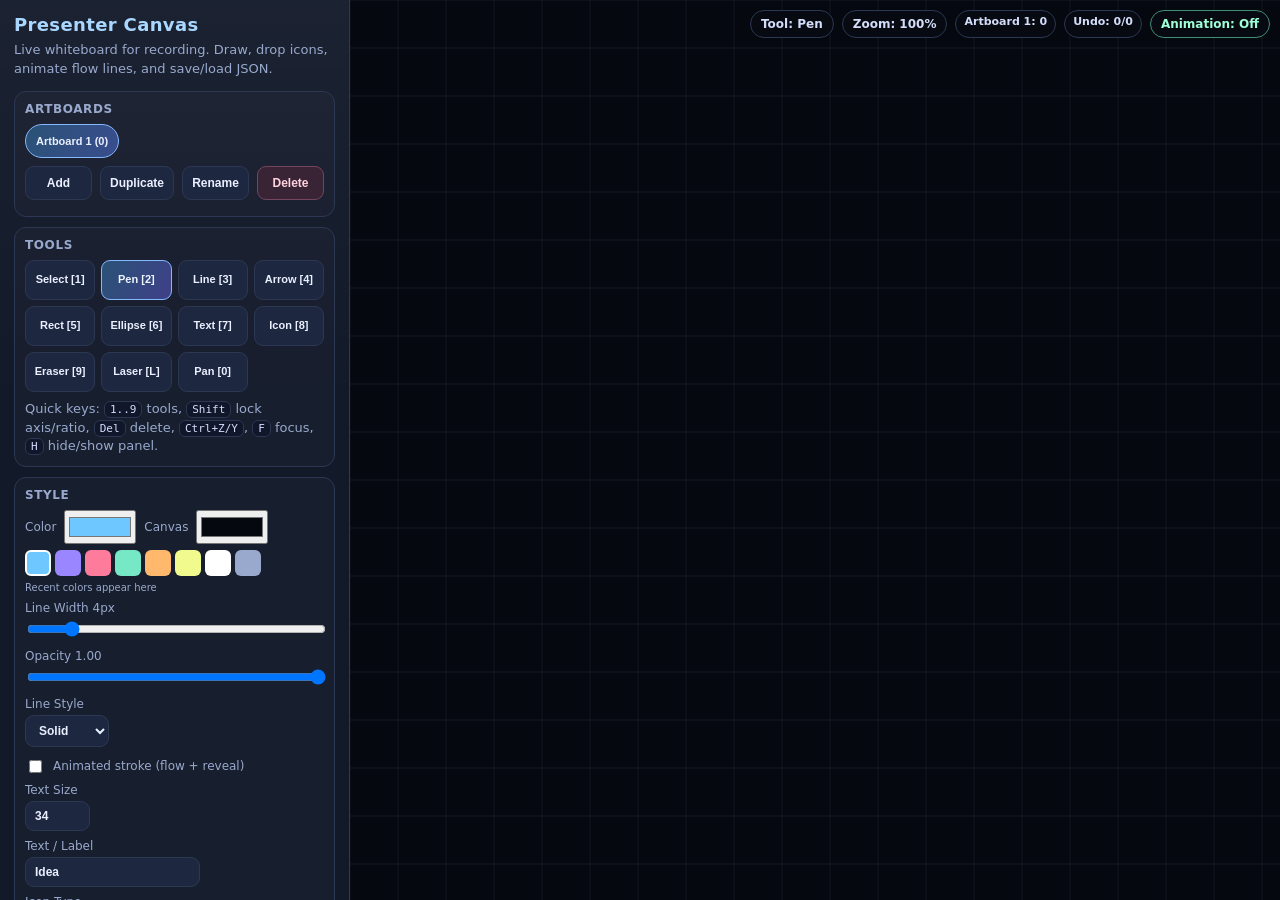
==== presenter_canvas.html @ 488d8e1f "feat(presenter-canvas): add point-handle editing and pathfinder guardrails Changed: - Added single-o" ====
<!doctype html>
<html lang="en">
<head>
  <meta charset="utf-8">
  <meta name="viewport" content="width=device-width, initial-scale=1">
  <title>LinuxUtilities Presenter Canvas</title>
  <style>
    :root {
      --bg: #0b0f17;
      --panel: #121929;
      --panel-2: #1a2336;
      --text: #eaf0ff;
      --muted: #99a9cd;
      --accent: #7ac7ff;
      --accent-2: #9a87ff;
      --border: #2c3853;
      --danger: #ff7b9c;
      --good: #76e8c6;
    }

    * { box-sizing: border-box; }

    body {
      margin: 0;
      min-height: 100vh;
      font-family: "Fira Sans", "Noto Sans", "DejaVu Sans", sans-serif;
      color: var(--text);
      background:
        radial-gradient(1200px 700px at -10% -20%, #273659 0%, transparent 55%),
        radial-gradient(1000px 700px at 115% -10%, #221a46 0%, transparent 55%),
        var(--bg);
      overflow: hidden;
    }

    .app {
      display: grid;
      grid-template-columns: 350px minmax(0, 1fr);
      height: 100vh;
      width: 100%;
    }

    .sidebar {
      border-right: 1px solid var(--border);
      background: linear-gradient(180deg, rgba(255, 255, 255, 0.04), transparent 45%), var(--panel);
      padding: 14px;
      overflow: auto;
    }

    .brand {
      margin: 0;
      font-size: 18px;
      font-weight: 800;
      letter-spacing: 0.02em;
      color: #a9d7ff;
    }

    .sub {
      margin: 6px 0 12px;
      color: var(--muted);
      font-size: 13px;
      line-height: 1.45;
    }

    .group {
      border: 1px solid var(--border);
      background: rgba(255, 255, 255, 0.02);
      border-radius: 12px;
      padding: 10px;
      margin-bottom: 10px;
    }

    .group h3 {
      margin: 0 0 8px;
      font-size: 12px;
      text-transform: uppercase;
      letter-spacing: 0.05em;
      color: var(--muted);
    }

    .tool-grid {
      display: grid;
      grid-template-columns: repeat(4, minmax(0, 1fr));
      gap: 6px;
    }

    button, select, input[type="number"], input[type="text"] {
      border: 1px solid var(--border);
      background: #1d2740;
      color: var(--text);
      border-radius: 9px;
      padding: 7px 9px;
      font-size: 12px;
      font-weight: 600;
    }

    button {
      cursor: pointer;
      min-height: 34px;
    }

    button:hover, select:hover, input[type="number"]:hover, input[type="text"]:hover {
      border-color: #8ebfff;
    }

    button.tool {
      min-height: 40px;
      font-size: 11px;
      padding: 6px;
      line-height: 1.15;
    }

    button.tool.active {
      background: linear-gradient(120deg, #2a5276, #404089);
      border-color: #84b8ff;
      color: #eef6ff;
    }

    button.primary {
      background: linear-gradient(120deg, #2f7a98, #3c5faa);
      border-color: #6ca7df;
    }

    button.warn {
      background: #392436;
      border-color: #74455e;
      color: #ffd2dd;
    }

    .row {
      display: flex;
      gap: 8px;
      align-items: center;
      flex-wrap: wrap;
      margin: 6px 0;
    }

    .row > * { flex: 1; }
    .row.tight > * { flex: initial; }

    .artboard-tabs {
      display: flex;
      gap: 6px;
      flex-wrap: wrap;
      margin-bottom: 8px;
    }

    .art-tab {
      border: 1px solid var(--border);
      background: #1a2440;
      color: var(--text);
      border-radius: 999px;
      padding: 6px 10px;
      font-size: 11px;
      font-weight: 700;
      cursor: pointer;
    }

    .art-tab.active {
      background: linear-gradient(120deg, #2a5276, #3a4d8e);
      border-color: #84b8ff;
    }

    .mini-grid {
      display: grid;
      grid-template-columns: repeat(3, minmax(0, 1fr));
      gap: 6px;
    }

    .mini-grid.cols-2 {
      grid-template-columns: repeat(2, minmax(0, 1fr));
    }

    label {
      font-size: 12px;
      color: var(--muted);
      display: block;
      margin-top: 8px;
      margin-bottom: 4px;
    }

    input[type="range"] { width: 100%; }

    input[type="checkbox"] {
      accent-color: #8ebfff;
      transform: translateY(1px);
    }

    .canvas-wrap {
      position: relative;
      background:
        radial-gradient(1200px 700px at 80% -30%, rgba(133, 107, 255, 0.16), transparent 60%),
        #05070d;
      overflow: hidden;
    }

    canvas {
      position: absolute;
      inset: 0;
      width: 100%;
      height: 100%;
      cursor: crosshair;
      touch-action: none;
    }

    .hud {
      position: absolute;
      top: 10px;
      right: 10px;
      z-index: 9;
      display: flex;
      gap: 8px;
      font-size: 12px;
    }

    .pill {
      border: 1px solid var(--border);
      border-radius: 999px;
      background: rgba(9, 12, 20, 0.82);
      padding: 6px 10px;
      color: #d4defa;
      font-weight: 700;
      backdrop-filter: blur(4px);
    }

    .pill.live {
      color: #9fffd6;
      border-color: #3f8f76;
    }

    .status {
      margin-top: 8px;
      color: var(--muted);
      font-size: 12px;
      line-height: 1.35;
      min-height: 34px;
    }

    .kbd {
      border: 1px solid var(--border);
      border-radius: 6px;
      background: #10172a;
      padding: 1px 5px;
      font-family: "JetBrains Mono", "Fira Mono", monospace;
      font-size: 11px;
      color: #d5defd;
    }

    .focus-toggle {
      position: absolute;
      left: 12px;
      bottom: 12px;
      z-index: 10;
      background: rgba(13, 18, 29, 0.86);
      border: 1px solid var(--border);
      border-radius: 999px;
      padding: 7px 11px;
      font-size: 12px;
      color: var(--text);
      display: none;
    }

    body.focus .app { grid-template-columns: 1fr; }
    body.focus .sidebar { display: none; }
    body.focus .focus-toggle { display: block; }

    @media (max-width: 1024px) {
      .app { grid-template-columns: 1fr; }
      .sidebar {
        position: absolute;
        z-index: 11;
        width: min(360px, 90vw);
        height: 100vh;
        transform: translateX(-100%);
        transition: transform 0.2s ease;
      }
      body.menu-open .sidebar { transform: translateX(0); }
      .menu-btn {
        display: inline-flex;
      }
    }

    .menu-btn { display: none; }

    /* ── Color palette ── */
    .palette { display: flex; gap: 4px; flex-wrap: wrap; margin: 6px 0; }
    .swatch {
      width: 26px; height: 26px; border-radius: 6px; border: 2px solid transparent;
      cursor: pointer; transition: border-color 0.15s, transform 0.1s;
    }
    .swatch:hover { transform: scale(1.15); }
    .swatch.active { border-color: #fff; }

    /* ── Recent colors ── */
    .recent-row { display: flex; gap: 3px; margin-top: 4px; }
    .recent-swatch {
      width: 18px; height: 18px; border-radius: 4px; border: 1px solid var(--border);
      cursor: pointer; transition: border-color 0.15s;
    }
    .recent-swatch:hover { border-color: #8ebfff; }

    /* ── Laser pointer ── */
    .laser-dot {
      position: absolute; pointer-events: none; z-index: 8;
      width: 18px; height: 18px; border-radius: 50%;
      background: radial-gradient(circle, #ff3b3b 0%, rgba(255,60,60,0.6) 40%, transparent 70%);
      box-shadow: 0 0 16px 6px rgba(255,50,50,0.45), 0 0 40px 12px rgba(255,50,50,0.18);
      transform: translate(-50%, -50%);
      opacity: 0; transition: opacity 0.12s;
    }
    .laser-dot.visible { opacity: 1; }
    .laser-trail {
      position: absolute; pointer-events: none; z-index: 7;
      border-radius: 50%;
      background: radial-gradient(circle, rgba(255,80,80,0.35), transparent 70%);
      transform: translate(-50%, -50%);
    }

    /* ── Shortcut overlay ── */
    .shortcut-overlay {
      position: fixed; inset: 0; z-index: 50;
      background: rgba(8,12,22,0.88); backdrop-filter: blur(6px);
      display: none; align-items: center; justify-content: center;
    }
    .shortcut-overlay.open { display: flex; }
    .shortcut-card {
      background: var(--panel); border: 1px solid var(--border); border-radius: 14px;
      padding: 24px 30px; max-width: 480px; width: 90vw;
      max-height: 80vh; overflow-y: auto;
    }
    .shortcut-card h2 { margin: 0 0 14px; font-size: 16px; color: var(--accent); }
    .shortcut-card table { width: 100%; border-collapse: collapse; font-size: 12px; }
    .shortcut-card td { padding: 4px 8px; border-bottom: 1px solid rgba(255,255,255,0.05); }
    .shortcut-card td:first-child { color: var(--muted); white-space: nowrap; }
    .shortcut-card .kbd {
      border: 1px solid var(--border); border-radius: 5px; background: #10172a;
      padding: 1px 5px; font-family: "JetBrains Mono", monospace; font-size: 11px; color: #d5defd;
    }

    /* ── Extra HUD pills ── */
    .pill-sm { font-size: 11px; padding: 4px 8px; }

    /* ── Snap indicator ── */
    .snap-badge {
      position: absolute; top: 10px; left: 10px; z-index: 9;
      font-size: 11px; font-weight: 700; color: var(--accent-2);
      background: rgba(9,12,20,0.82); border: 1px solid var(--border);
      border-radius: 999px; padding: 4px 10px; backdrop-filter: blur(4px);
      display: none;
    }
    .snap-badge.on { display: block; }
  </style>
</head>
<body>
  <div class="app">
    <aside class="sidebar">
      <h1 class="brand">Presenter Canvas</h1>
      <p class="sub">Live whiteboard for recording. Draw, drop icons, animate flow lines, and save/load JSON.</p>

      <section class="group">
        <h3>Artboards</h3>
        <div class="artboard-tabs" id="artboardTabs"></div>
        <div class="row">
          <button id="btnArtboardAdd">Add</button>
          <button id="btnArtboardDup">Duplicate</button>
          <button id="btnArtboardRename">Rename</button>
          <button id="btnArtboardDelete" class="warn">Delete</button>
        </div>
      </section>

      <section class="group">
        <h3>Tools</h3>
        <div class="tool-grid" id="toolGrid"></div>
        <p class="sub" style="margin:8px 0 0">Quick keys: <span class="kbd">1..9</span> tools, <span class="kbd">Shift</span> lock axis/ratio, <span class="kbd">Del</span> delete, <span class="kbd">Ctrl+Z/Y</span>, <span class="kbd">F</span> focus, <span class="kbd">H</span> hide/show panel.</p>
      </section>

      <section class="group">
        <h3>Style</h3>
        <div class="row tight">
          <label for="strokeColor" style="margin:0">Color</label>
          <input id="strokeColor" type="color" value="#6ec8ff" style="flex:initial;width:72px;padding:2px;height:34px">
          <label for="bgColor" style="margin:0">Canvas</label>
          <input id="bgColor" type="color" value="#06080f" style="flex:initial;width:72px;padding:2px;height:34px">
        </div>
        <div class="palette" id="palette"></div>
        <div class="recent-row" id="recentColors"></div>

        <label for="lineWidth">Line Width <span id="lineWidthValue"></span></label>
        <input id="lineWidth" type="range" min="1" max="24" value="4">

        <label for="opacity">Opacity <span id="opacityValue">1.00</span></label>
        <input id="opacity" type="range" min="0.1" max="1" step="0.05" value="1">

        <label for="lineStyle">Line Style</label>
        <select id="lineStyle">
          <option value="solid">Solid</option>
          <option value="dashed">Dashed</option>
          <option value="dotted">Dotted</option>
        </select>

        <div class="row tight" style="margin-top:9px">
          <input id="animated" type="checkbox">
          <label for="animated" style="margin:0">Animated stroke (flow + reveal)</label>
        </div>

        <label for="textSize">Text Size</label>
        <input id="textSize" type="number" min="12" max="128" value="34">

        <label for="textContent">Text / Label</label>
        <input id="textContent" type="text" value="Idea" maxlength="160">

        <label for="iconType">Icon Type</label>
        <select id="iconType">
          <option value="server">Server</option>
          <option value="database">Database</option>
          <option value="cloud">Cloud</option>
          <option value="user">User</option>
          <option value="api">API</option>
          <option value="dataset">Dataset</option>
          <option value="gpu">GPU</option>
          <option value="tensor">Tensor</option>
          <option value="gear">Gear</option>
          <option value="box">Box</option>
          <option value="check">Check</option>
        </select>

        <label for="iconSize">Icon Size</label>
        <input id="iconSize" type="number" min="20" max="240" value="88">
      </section>

      <section class="group">
        <h3>Canvas</h3>
        <div class="row">
          <button id="btnUndo">Undo</button>
          <button id="btnRedo">Redo</button>
          <button id="btnDelete" class="warn">Delete</button>
        </div>
        <div class="row">
          <button id="btnDuplicate">Duplicate</button>
          <button id="btnBringFwd">Bring Fwd</button>
          <button id="btnSendBack">Send Back</button>
        </div>
        <div class="row">
          <button id="btnClear" class="warn">Clear</button>
          <button id="btnCenter">Center View</button>
          <button id="btnFit">Fit Content</button>
        </div>
        <div class="row">
          <button id="btnGrid">Toggle Grid</button>
          <button id="btnSnap">Snap: Off</button>
          <button id="btnFocus">Focus Mode</button>
          <button id="btnFullscreen">Fullscreen</button>
        </div>
      </section>

      <section class="group">
        <h3>Selected Shape</h3>
        <div class="mini-grid">
          <button id="btnLineSolid">Solid</button>
          <button id="btnLineDashed">Dashed</button>
          <button id="btnLineDotted">Dotted</button>
        </div>
        <div class="row">
          <button id="btnToggleArrow">Line ↔ Arrow</button>
          <button id="btnRectRadius">Set Rect Radius</button>
        </div>
        <p class="sub" style="margin:8px 0 0">Tip: Shift+Click or drag to multi-select. Alt+drag subtracts. Select one line/rect to reveal editable points.</p>
      </section>

      <section class="group">
        <h3>Align</h3>
        <div class="mini-grid">
          <button id="btnAlignLeft">Left</button>
          <button id="btnAlignCenter">Center</button>
          <button id="btnAlignRight">Right</button>
          <button id="btnAlignTop">Top</button>
          <button id="btnAlignMiddle">Middle</button>
          <button id="btnAlignBottom">Bottom</button>
        </div>
        <div class="mini-grid cols-2" style="margin-top:6px">
          <button id="btnDistH">Distribute H</button>
          <button id="btnDistV">Distribute V</button>
        </div>
      </section>

      <section class="group">
        <h3>Pathfinder (Objects)</h3>
        <div class="mini-grid cols-2">
          <button id="btnPathUnion">Union</button>
          <button id="btnPathIntersect">Intersect</button>
          <button id="btnPathSubtract">Subtract</button>
        </div>
        <p class="sub" style="margin:8px 0 0">Select overlapping objects (bounds-based). Subtract uses the last selected object as primary; if more than two are selected, the last two are used.</p>
      </section>

      <section class="group">
        <h3>Save / Load</h3>
        <div class="row">
          <button id="btnSaveJson" class="primary">Save JSON</button>
          <button id="btnLoadJson">Load JSON</button>
          <button id="btnExportDsl">Export DSL Starter</button>
          <button id="btnExportPng">Export PNG</button>
        </div>
        <input id="fileLoader" type="file" accept="application/json" style="display:none">
        <p class="sub" style="margin:8px 0 0">Save canvas JSON for edits, or export a storyboard DSL starter for timeline animation in the Storyboard Player.</p>
      </section>

      <section class="group">
        <h3>Recording Notes</h3>
        <p class="sub" style="margin:0">Use this window full-screen on the feed you record. For system-wide overlay over terminal/browser, keep using Gromit-MPX.</p>
      </section>

      <div class="status" id="status"></div>
    </aside>

    <main class="canvas-wrap" id="canvasWrap">
      <button class="focus-toggle" id="focusToggleBtn">Press H to show controls</button>
      <button class="focus-toggle menu-btn" id="menuBtn" style="left:12px;bottom:52px">Menu</button>
      <canvas id="stage" aria-label="Presenter drawing canvas"></canvas>
      <div class="hud">
        <div class="pill" id="toolPill">Tool: Pen</div>
        <div class="pill" id="zoomPill">Zoom: 100%</div>
        <div class="pill pill-sm" id="shapesPill">0 shapes</div>
        <div class="pill pill-sm" id="undoPill">Undo: 0</div>
        <div class="pill live" id="animPill">Animation: Off</div>
      </div>
      <div class="snap-badge" id="snapBadge">▦ Snap to Grid</div>
      <div class="laser-dot" id="laserDot"></div>
    </main>
  </div>

  <!-- Shortcut overlay -->
  <div class="shortcut-overlay" id="shortcutOverlay">
    <div class="shortcut-card">
      <h2>Keyboard Shortcuts</h2>
      <table>
        <tr><td><span class="kbd">1</span>–<span class="kbd">9</span></td><td>Select tool (Select, Pen, Line…)</td></tr>
        <tr><td><span class="kbd">0</span></td><td>Pan tool</td></tr>
        <tr><td><span class="kbd">L</span></td><td>Laser pointer</td></tr>
        <tr><td><span class="kbd">Space</span> hold</td><td>Temporary pan</td></tr>
        <tr><td><span class="kbd">Del</span> / <span class="kbd">Backspace</span></td><td>Delete selected</td></tr>
        <tr><td><span class="kbd">Ctrl+D</span></td><td>Duplicate selected</td></tr>
        <tr><td><span class="kbd">Ctrl+Z</span></td><td>Undo</td></tr>
        <tr><td><span class="kbd">Ctrl+Shift+Z</span> / <span class="kbd">Ctrl+Y</span></td><td>Redo</td></tr>
        <tr><td><span class="kbd">Ctrl+S</span></td><td>Save JSON</td></tr>
        <tr><td><span class="kbd">Ctrl+Shift+S</span></td><td>Export DSL Starter</td></tr>
        <tr><td><span class="kbd">Ctrl+O</span></td><td>Load JSON</td></tr>
        <tr><td><span class="kbd">Drag</span> on empty</td><td>Marquee select shapes that overlap the box</td></tr>
        <tr><td><span class="kbd">Shift+Click</span> / <span class="kbd">Shift+Drag</span></td><td>Add to selection</td></tr>
        <tr><td><span class="kbd">Alt+Drag</span></td><td>Subtract overlapped shapes from selection</td></tr>
        <tr><td><span class="kbd">Drag point handles</span></td><td>Edit selected line/rectangle geometry</td></tr>
        <tr><td>Double-click rect</td><td>Set rectangle corner radius</td></tr>
        <tr><td><span class="kbd">F</span></td><td>Focus mode</td></tr>
        <tr><td><span class="kbd">H</span></td><td>Toggle sidebar</td></tr>
        <tr><td><span class="kbd">G</span></td><td>Toggle grid</td></tr>
        <tr><td><span class="kbd">S</span></td><td>Toggle snap-to-grid</td></tr>
        <tr><td><span class="kbd">+</span> / <span class="kbd">–</span></td><td>Zoom in / out</td></tr>
        <tr><td>Scroll wheel</td><td>Zoom at cursor</td></tr>
        <tr><td>Pinch gesture</td><td>Zoom (touch/trackpad)</td></tr>
        <tr><td><span class="kbd">?</span></td><td>This overlay</td></tr>
      </table>
      <p style="margin:12px 0 0;font-size:11px;color:var(--muted)">Press <span class="kbd">?</span> or click outside to close.</p>
    </div>
  </div>

  <script>
    (function () {
      'use strict';

      const TOOLS = [
        { id: 'select', label: 'Select', hotkey: '1' },
        { id: 'pen', label: 'Pen', hotkey: '2' },
        { id: 'line', label: 'Line', hotkey: '3' },
        { id: 'arrow', label: 'Arrow', hotkey: '4' },
        { id: 'rect', label: 'Rect', hotkey: '5' },
        { id: 'ellipse', label: 'Ellipse', hotkey: '6' },
        { id: 'text', label: 'Text', hotkey: '7' },
        { id: 'icon', label: 'Icon', hotkey: '8' },
        { id: 'eraser', label: 'Eraser', hotkey: '9' },
        { id: 'laser', label: 'Laser', hotkey: 'L' },
        { id: 'pan', label: 'Pan', hotkey: '0' }
      ];

      const STORAGE_KEY = 'linuxutilities.presenter_canvas.v1';

      const PALETTE = [
        '#6ec8ff', '#9a87ff', '#ff7b9c', '#76e8c6',
        '#ffb86c', '#f1fa8c', '#ffffff', '#99a9cd'
      ];

      const DEFAULT_BG = '#06080f';

      function makeArtboard(name, base) {
        const fallback = {
          name: name || 'Artboard',
          bgColor: DEFAULT_BG,
          camera: { x: 0, y: 0, scale: 1 },
          shapes: []
        };
        const source = base || fallback;
        return {
          id: uid(),
          name: source.name || name || 'Artboard',
          bgColor: source.bgColor || DEFAULT_BG,
          camera: source.camera ? {
            x: Number(source.camera.x) || 0,
            y: Number(source.camera.y) || 0,
            scale: clamp(Number(source.camera.scale) || 1, 0.15, 8)
          } : { x: 0, y: 0, scale: 1 },
          shapes: Array.isArray(source.shapes) ? JSON.parse(JSON.stringify(source.shapes)) : []
        };
      }

      const state = {
        tool: 'pen',
        lineWidth: 4,
        strokeColor: '#6ec8ff',
        lineStyle: 'solid',
        animated: false,
        textSize: 34,
        textContent: 'Idea',
        iconType: 'server',
        iconSize: 88,
        grid: true,
        artboards: [makeArtboard('Artboard 1')],
        activeArtboardId: null,
        selectedId: null,
        selectedIds: [],
        pointer: { down: false, drawing: false, start: null, current: null, temp: null, lastWorld: null, marquee: null, handleDrag: null },
        history: [],
        historyIndex: -1,
        dashTick: 0,
        drawAnimDurationMs: 420,
        opacity: 1,
        snapGrid: false,
        recentColors: [],
        laserTrails: []
      };

      const els = {
        stage: document.getElementById('stage'),
        canvasWrap: document.getElementById('canvasWrap'),
        artboardTabs: document.getElementById('artboardTabs'),
        btnArtboardAdd: document.getElementById('btnArtboardAdd'),
        btnArtboardDup: document.getElementById('btnArtboardDup'),
        btnArtboardRename: document.getElementById('btnArtboardRename'),
        btnArtboardDelete: document.getElementById('btnArtboardDelete'),
        toolGrid: document.getElementById('toolGrid'),
        strokeColor: document.getElementById('strokeColor'),
        bgColor: document.getElementById('bgColor'),
        lineWidth: document.getElementById('lineWidth'),
        lineWidthValue: document.getElementById('lineWidthValue'),
        lineStyle: document.getElementById('lineStyle'),
        animated: document.getElementById('animated'),
        textSize: document.getElementById('textSize'),
        textContent: document.getElementById('textContent'),
        iconType: document.getElementById('iconType'),
        iconSize: document.getElementById('iconSize'),
        btnUndo: document.getElementById('btnUndo'),
        btnRedo: document.getElementById('btnRedo'),
        btnDelete: document.getElementById('btnDelete'),
        btnClear: document.getElementById('btnClear'),
        btnCenter: document.getElementById('btnCenter'),
        btnFit: document.getElementById('btnFit'),
        btnGrid: document.getElementById('btnGrid'),
        btnFocus: document.getElementById('btnFocus'),
        btnFullscreen: document.getElementById('btnFullscreen'),
        btnSaveJson: document.getElementById('btnSaveJson'),
        btnLoadJson: document.getElementById('btnLoadJson'),
        btnExportDsl: document.getElementById('btnExportDsl'),
        btnExportPng: document.getElementById('btnExportPng'),
        fileLoader: document.getElementById('fileLoader'),
        status: document.getElementById('status'),
        toolPill: document.getElementById('toolPill'),
        zoomPill: document.getElementById('zoomPill'),
        animPill: document.getElementById('animPill'),
        shapesPill: document.getElementById('shapesPill'),
        undoPill: document.getElementById('undoPill'),
        snapBadge: document.getElementById('snapBadge'),
        laserDot: document.getElementById('laserDot'),
        palette: document.getElementById('palette'),
        recentColors: document.getElementById('recentColors'),
        opacity: document.getElementById('opacity'),
        opacityValue: document.getElementById('opacityValue'),
        btnDuplicate: document.getElementById('btnDuplicate'),
        btnBringFwd: document.getElementById('btnBringFwd'),
        btnSendBack: document.getElementById('btnSendBack'),
        btnSnap: document.getElementById('btnSnap'),
        btnLineSolid: document.getElementById('btnLineSolid'),
        btnLineDashed: document.getElementById('btnLineDashed'),
        btnLineDotted: document.getElementById('btnLineDotted'),
        btnToggleArrow: document.getElementById('btnToggleArrow'),
        btnRectRadius: document.getElementById('btnRectRadius'),
        btnAlignLeft: document.getElementById('btnAlignLeft'),
        btnAlignCenter: document.getElementById('btnAlignCenter'),
        btnAlignRight: document.getElementById('btnAlignRight'),
        btnAlignTop: document.getElementById('btnAlignTop'),
        btnAlignMiddle: document.getElementById('btnAlignMiddle'),
        btnAlignBottom: document.getElementById('btnAlignBottom'),
        btnDistH: document.getElementById('btnDistH'),
        btnDistV: document.getElementById('btnDistV'),
        btnPathUnion: document.getElementById('btnPathUnion'),
        btnPathIntersect: document.getElementById('btnPathIntersect'),
        btnPathSubtract: document.getElementById('btnPathSubtract'),
        shortcutOverlay: document.getElementById('shortcutOverlay'),
        focusToggleBtn: document.getElementById('focusToggleBtn'),
        menuBtn: document.getElementById('menuBtn')
      };

      const ctx = els.stage.getContext('2d');
      const DPR = Math.max(1, Math.min(2, window.devicePixelRatio || 1));

      state.activeArtboardId = state.artboards[0].id;

      function currentArtboard() {
        let board = state.artboards.find((a) => a.id === state.activeArtboardId);
        if (!board) {
          if (!state.artboards.length) {
            state.artboards.push(makeArtboard('Artboard 1'));
          }
          board = state.artboards[0];
          state.activeArtboardId = board.id;
        }
        return board;
      }

      Object.defineProperty(state, 'shapes', {
        configurable: true,
        enumerable: true,
        get() {
          return currentArtboard().shapes;
        },
        set(value) {
          currentArtboard().shapes = Array.isArray(value) ? value : [];
        }
      });

      Object.defineProperty(state, 'bgColor', {
        configurable: true,
        enumerable: true,
        get() {
          return currentArtboard().bgColor;
        },
        set(value) {
          currentArtboard().bgColor = value || DEFAULT_BG;
        }
      });

      Object.defineProperty(state, 'camera', {
        configurable: true,
        enumerable: true,
        get() {
          return currentArtboard().camera;
        },
        set(value) {
          const next = value || {};
          currentArtboard().camera = {
            x: Number(next.x) || 0,
            y: Number(next.y) || 0,
            scale: clamp(Number(next.scale) || 1, 0.15, 8)
          };
        }
      });

      function setStatus(msg) {
        els.status.textContent = msg;
      }

      function clamp(val, min, max) {
        return Math.max(min, Math.min(max, val));
      }

      function uid() {
        return `${Date.now()}-${Math.floor(Math.random() * 1e6)}`;
      }

      const GRID_SNAP = 48;

      function sanitizeArtboards(raw, fallback) {
        if (!Array.isArray(raw) || !raw.length) {
          return [makeArtboard('Artboard 1', fallback)];
        }
        const list = [];
        for (let i = 0; i < raw.length; i += 1) {
          const candidate = raw[i] || {};
          list.push({
            id: candidate.id || uid(),
            name: candidate.name || `Artboard ${i + 1}`,
            bgColor: candidate.bgColor || DEFAULT_BG,
            camera: {
              x: Number(candidate.camera && candidate.camera.x) || 0,
              y: Number(candidate.camera && candidate.camera.y) || 0,
              scale: clamp(Number(candidate.camera && candidate.camera.scale) || 1, 0.15, 8)
            },
            shapes: Array.isArray(candidate.shapes) ? candidate.shapes : []
          });
        }
        return list;
      }

      function setSelection(ids) {
        const safeIds = [];
        for (const id of ids || []) {
          if (!id || safeIds.includes(id)) continue;
          if (state.shapes.some((s) => s.id === id)) {
            safeIds.push(id);
          }
        }
        state.selectedIds = safeIds;
        state.selectedId = safeIds.length ? safeIds[safeIds.length - 1] : null;
      }

      function clearSelection() {
        state.selectedId = null;
        state.selectedIds = [];
      }

      function selectedShapeIds() {
        if (state.selectedIds && state.selectedIds.length) {
          return state.selectedIds.slice();
        }
        return state.selectedId ? [state.selectedId] : [];
      }

      function selectedShapes() {
        const ids = selectedShapeIds();
        return ids.map((id) => state.shapes.find((s) => s.id === id)).filter(Boolean);
      }

      function boxFromPoints(a, b) {
        if (!a || !b) {
          return null;
        }
        const x = Math.min(a.x, b.x);
        const y = Math.min(a.y, b.y);
        return { x, y, w: Math.abs(b.x - a.x), h: Math.abs(b.y - a.y) };
      }

      function boxesOverlap(a, b) {
        if (!a || !b) {
          return false;
        }
        return a.x <= b.x + b.w &&
               a.x + a.w >= b.x &&
               a.y <= b.y + b.h &&
               a.y + a.h >= b.y;
      }

      function selectedIdsInMarquee(box) {
        if (!box) {
          return [];
        }
        const ids = [];
        for (const shape of state.shapes) {
          const bounds = getBounds(shape);
          if (!bounds) {
            continue;
          }
          const pad = Math.max(6 / state.camera.scale, (shape.width || 2) * 0.5);
          const expanded = {
            x: bounds.x - pad,
            y: bounds.y - pad,
            w: bounds.w + pad * 2,
            h: bounds.h + pad * 2
          };
          if (boxesOverlap(expanded, box)) {
            ids.push(shape.id);
          }
        }
        return ids;
      }

      function finalizeMarqueeSelection() {
        const marquee = state.pointer.marquee;
        if (!marquee) {
          return;
        }
        const box = boxFromPoints(marquee.start, marquee.current);
        const clickThreshold = 4 / state.camera.scale;
        const isClick = !box || (box.w < clickThreshold && box.h < clickThreshold);
        const before = selectedShapeIds();
        let next = before.slice();
        let touched = [];

        if (isClick) {
          if (marquee.mode === 'replace') {
            next = [];
            setStatus('Selection cleared.');
          }
        } else {
          touched = selectedIdsInMarquee(box);
          if (marquee.mode === 'add') {
            for (const id of touched) {
              if (!next.includes(id)) {
                next.push(id);
              }
            }
          } else if (marquee.mode === 'subtract') {
            next = next.filter((id) => !touched.includes(id));
          } else {
            next = touched;
          }

          if (marquee.mode === 'add') {
            const added = Math.max(0, next.length - before.length);
            setStatus(`Marquee added ${added} shape(s).`);
          } else if (marquee.mode === 'subtract') {
            const removed = Math.max(0, before.length - next.length);
            setStatus(`Marquee removed ${removed} shape(s).`);
          } else {
            setStatus(`Marquee selected ${touched.length} shape(s).`);
          }
        }

        setSelection(next);
        state.pointer.marquee = null;
      }

      function drawMarqueeOverlay() {
        const marquee = state.pointer.marquee;
        if (!marquee) {
          return;
        }
        const box = boxFromPoints(marquee.start, marquee.current);
        if (!box) {
          return;
        }

        ctx.save();
        ctx.setLineDash([10 / state.camera.scale, 6 / state.camera.scale]);
        ctx.lineWidth = 1.4 / state.camera.scale;

        if (marquee.mode === 'subtract') {
          ctx.strokeStyle = 'rgba(255, 122, 122, 0.95)';
          ctx.fillStyle = 'rgba(255, 96, 96, 0.12)';
        } else if (marquee.mode === 'add') {
          ctx.strokeStyle = 'rgba(132, 214, 255, 0.95)';
          ctx.fillStyle = 'rgba(106, 194, 255, 0.12)';
        } else {
          ctx.strokeStyle = 'rgba(176, 204, 255, 0.95)';
          ctx.fillStyle = 'rgba(125, 166, 255, 0.1)';
        }

        ctx.fillRect(box.x, box.y, box.w, box.h);
        ctx.strokeRect(box.x, box.y, box.w, box.h);
        ctx.restore();
      }

      function activeEditableShape() {
        if (state.tool !== 'select') {
          return null;
        }
        const items = selectedShapes();
        if (items.length !== 1) {
          return null;
        }
        const shape = items[0];
        if (!shape) {
          return null;
        }
        if (shape.type === 'line' || shape.type === 'arrow' || shape.type === 'rect') {
          return shape;
        }
        return null;
      }

      function normalizedRectBounds(shape) {
        if (!shape || typeof shape.x1 !== 'number' || typeof shape.y1 !== 'number' || typeof shape.x2 !== 'number' || typeof shape.y2 !== 'number') {
          return null;
        }
        return {
          x1: Math.min(shape.x1, shape.x2),
          y1: Math.min(shape.y1, shape.y2),
          x2: Math.max(shape.x1, shape.x2),
          y2: Math.max(shape.y1, shape.y2)
        };
      }

      function clampRectRadiusToBounds(shape) {
        if (!shape || shape.type !== 'rect') {
          return;
        }
        const box = normalizedRectBounds(shape);
        if (!box) {
          return;
        }
        const maxRadius = Math.max(0, Math.min((box.x2 - box.x1) / 2, (box.y2 - box.y1) / 2));
        shape.radius = clamp(Number(shape.radius) || 0, 0, maxRadius);
      }

      function editHandlesForShape(shape) {
        if (!shape) {
          return [];
        }
        if (shape.type === 'line' || shape.type === 'arrow') {
          return [
            { id: 'start', kind: 'vertex', x: shape.x1, y: shape.y1 },
            { id: 'end', kind: 'vertex', x: shape.x2, y: shape.y2 }
          ];
        }
        if (shape.type === 'rect') {
          const box = normalizedRectBounds(shape);
          if (!box) {
            return [];
          }
          const maxRadius = Math.max(0, Math.min((box.x2 - box.x1) / 2, (box.y2 - box.y1) / 2));
          const radius = clamp(Number(shape.radius) || 0, 0, maxRadius);
          return [
            { id: 'nw', kind: 'vertex', x: box.x1, y: box.y1 },
            { id: 'ne', kind: 'vertex', x: box.x2, y: box.y1 },
            { id: 'se', kind: 'vertex', x: box.x2, y: box.y2 },
            { id: 'sw', kind: 'vertex', x: box.x1, y: box.y2 },
            { id: 'radius', kind: 'radius', x: box.x1 + radius, y: box.y1 - 16 / state.camera.scale }
          ];
        }
        return [];
      }

      function findEditHandleAt(x, y) {
        const shape = activeEditableShape();
        if (!shape) {
          return null;
        }
        const handles = editHandlesForShape(shape);
        const hitRadius = 10 / state.camera.scale;
        for (let i = handles.length - 1; i >= 0; i -= 1) {
          const handle = handles[i];
          if (Math.hypot(handle.x - x, handle.y - y) <= hitRadius) {
            return { shape, handle };
          }
        }
        return null;
      }

      function drawEditHandlesOverlay() {
        const shape = activeEditableShape();
        if (!shape) {
          return;
        }
        const handles = editHandlesForShape(shape);
        if (!handles.length) {
          return;
        }

        const box = shape.type === 'rect' ? normalizedRectBounds(shape) : null;
        const radiusHandle = handles.find((handle) => handle.id === 'radius');
        ctx.save();
        ctx.setLineDash([]);
        ctx.lineWidth = 1.2 / state.camera.scale;

        if (box && radiusHandle) {
          ctx.strokeStyle = 'rgba(157, 214, 255, 0.75)';
          ctx.beginPath();
          ctx.moveTo(box.x1, radiusHandle.y);
          ctx.lineTo(radiusHandle.x, radiusHandle.y);
          ctx.lineTo(radiusHandle.x, box.y1);
          ctx.stroke();
        }

        for (const handle of handles) {
          const isRadius = handle.kind === 'radius';
          const size = (isRadius ? 6.6 : 5.2) / state.camera.scale;
          ctx.fillStyle = isRadius ? 'rgba(90, 255, 191, 0.95)' : 'rgba(174, 211, 255, 0.95)';
          ctx.strokeStyle = 'rgba(13, 22, 42, 0.95)';
          ctx.beginPath();
          ctx.arc(handle.x, handle.y, size, 0, Math.PI * 2);
          ctx.fill();
          ctx.stroke();
        }
        ctx.restore();
      }

      function beginHandleDrag(hit) {
        if (!hit || !hit.shape || !hit.handle) {
          return;
        }
        const drag = {
          shapeId: hit.shape.id,
          shapeType: hit.shape.type,
          handleId: hit.handle.id,
          didMove: false
        };
        if (hit.shape.type === 'rect') {
          drag.baseBox = normalizedRectBounds(hit.shape);
        }
        state.pointer.handleDrag = drag;
      }

      function applyHandleDrag(world, shiftKey) {
        const drag = state.pointer.handleDrag;
        if (!drag) {
          return false;
        }
        const shape = state.shapes.find((item) => item.id === drag.shapeId);
        if (!shape) {
          state.pointer.handleDrag = null;
          return false;
        }

        if (drag.shapeType === 'line' || drag.shapeType === 'arrow') {
          const snapped = snapPoint(world);
          if (drag.handleId === 'start') {
            const constrained = constrainEndpoint({ type: shape.type, x1: shape.x2, y1: shape.y2 }, snapped, !!shiftKey);
            shape.x1 = constrained.x;
            shape.y1 = constrained.y;
            drag.didMove = true;
            return true;
          }
          if (drag.handleId === 'end') {
            const constrained = constrainEndpoint({ type: shape.type, x1: shape.x1, y1: shape.y1 }, snapped, !!shiftKey);
            shape.x2 = constrained.x;
            shape.y2 = constrained.y;
            drag.didMove = true;
            return true;
          }
          return false;
        }

        if (drag.shapeType === 'rect') {
          if (drag.handleId === 'radius') {
            const box = normalizedRectBounds(shape);
            if (!box) {
              return false;
            }
            const maxRadius = Math.max(0, Math.min((box.x2 - box.x1) / 2, (box.y2 - box.y1) / 2));
            shape.radius = clamp(world.x - box.x1, 0, maxRadius);
            drag.didMove = true;
            return true;
          }

          const base = drag.baseBox;
          if (!base) {
            return false;
          }
          const snapped = snapPoint(world);
          const cornerConfig = {
            nw: { ax: base.x2, ay: base.y2, sx: -1, sy: -1 },
            ne: { ax: base.x1, ay: base.y2, sx: 1, sy: -1 },
            sw: { ax: base.x2, ay: base.y1, sx: -1, sy: 1 },
            se: { ax: base.x1, ay: base.y1, sx: 1, sy: 1 }
          }[drag.handleId];
          if (!cornerConfig) {
            return false;
          }

          let cx = snapped.x;
          let cy = snapped.y;
          if (shiftKey) {
            const dx = cx - cornerConfig.ax;
            const dy = cy - cornerConfig.ay;
            const size = Math.max(Math.abs(dx), Math.abs(dy));
            const sx = Math.sign(dx) || cornerConfig.sx;
            const sy = Math.sign(dy) || cornerConfig.sy;
            cx = cornerConfig.ax + size * sx;
            cy = cornerConfig.ay + size * sy;
          }

          shape.x1 = Math.min(cornerConfig.ax, cx);
          shape.y1 = Math.min(cornerConfig.ay, cy);
          shape.x2 = Math.max(cornerConfig.ax, cx);
          shape.y2 = Math.max(cornerConfig.ay, cy);
          clampRectRadiusToBounds(shape);
          drag.didMove = true;
          return true;
        }

        return false;
      }

      function renderArtboardTabs() {
        if (!els.artboardTabs) return;
        els.artboardTabs.innerHTML = '';
        for (const board of state.artboards) {
          const btn = document.createElement('button');
          btn.type = 'button';
          btn.className = 'art-tab';
          btn.classList.toggle('active', board.id === state.activeArtboardId);
          btn.textContent = `${board.name} (${board.shapes.length})`;
          btn.addEventListener('click', () => switchArtboard(board.id));
          els.artboardTabs.appendChild(btn);
        }
      }

      function switchArtboard(id) {
        if (!id || id === state.activeArtboardId) {
          return;
        }
        const exists = state.artboards.some((a) => a.id === id);
        if (!exists) {
          return;
        }
        state.activeArtboardId = id;
        clearSelection();
        syncControls();
        renderArtboardTabs();
        render();
        saveToLocalStorage();
        setStatus(`Switched to ${currentArtboard().name}.`);
      }

      function addArtboard() {
        const nextNum = state.artboards.length + 1;
        const board = makeArtboard(`Artboard ${nextNum}`);
        state.artboards.push(board);
        state.activeArtboardId = board.id;
        clearSelection();
        pushHistory();
        syncControls();
        renderArtboardTabs();
        render();
        setStatus(`Added ${board.name}.`);
      }

      function duplicateArtboard() {
        const src = currentArtboard();
        const copy = makeArtboard(`${src.name} Copy`, src);
        copy.shapes = copy.shapes.map((shape) => {
          const next = JSON.parse(JSON.stringify(shape));
          next.id = uid();
          return next;
        });
        state.artboards.push(copy);
        state.activeArtboardId = copy.id;
        clearSelection();
        pushHistory();
        syncControls();
        renderArtboardTabs();
        render();
        setStatus(`Duplicated ${src.name}.`);
      }

      function renameArtboard() {
        const board = currentArtboard();
        const raw = window.prompt('Artboard name:', board.name);
        if (raw === null) return;
        const name = raw.trim();
        if (!name) {
          setStatus('Artboard name cannot be empty.');
          return;
        }
        board.name = name;
        pushHistory();
        renderArtboardTabs();
        setStatus('Artboard renamed.');
      }

      function deleteArtboard() {
        if (state.artboards.length <= 1) {
          setStatus('At least one artboard is required.');
          return;
        }
        const idx = state.artboards.findIndex((a) => a.id === state.activeArtboardId);
        if (idx < 0) return;
        const removed = state.artboards[idx];
        state.artboards.splice(idx, 1);
        const nextIdx = Math.max(0, idx - 1);
        state.activeArtboardId = state.artboards[nextIdx].id;
        clearSelection();
        pushHistory();
        syncControls();
        renderArtboardTabs();
        render();
        setStatus(`Deleted ${removed.name}.`);
      }

      function snapPoint(p) {
        if (!state.snapGrid) return p;
        return {
          x: Math.round(p.x / GRID_SNAP) * GRID_SNAP,
          y: Math.round(p.y / GRID_SNAP) * GRID_SNAP
        };
      }

      function toWorld(px, py) {
        const rect = els.stage.getBoundingClientRect();
        const x = (px - rect.left) / state.camera.scale + state.camera.x;
        const y = (py - rect.top) / state.camera.scale + state.camera.y;
        return { x, y };
      }

      function toScreen(x, y) {
        return {
          x: (x - state.camera.x) * state.camera.scale,
          y: (y - state.camera.y) * state.camera.scale
        };
      }

      function styleFromControls() {
        return {
          color: state.strokeColor,
          width: state.lineWidth,
          style: state.lineStyle,
          animated: state.animated,
          opacity: state.opacity
        };
      }

      function getDashPattern(shape) {
        const mode = shape.style || 'solid';
        const width = Math.max(1, shape.width || 2);
        if (mode === 'dashed') {
          return [width * 2.6, width * 1.6];
        }
        if (mode === 'dotted') {
          return [width * 0.5, width * 1.55];
        }
        return [];
      }

      function getRevealProgress(shape) {
        if (!shape || !shape.animated) {
          return 1;
        }
        if (typeof shape.revealStartMs !== 'number' || typeof shape.revealDurationMs !== 'number' || shape.revealDurationMs <= 0) {
          return 1;
        }
        const progress = clamp((Date.now() - shape.revealStartMs) / shape.revealDurationMs, 0, 1);
        if (progress >= 1) {
          delete shape.revealStartMs;
          delete shape.revealDurationMs;
          return 1;
        }
        return progress;
      }

      function constrainEndpoint(tempShape, world, shiftKey) {
        let x = world.x;
        let y = world.y;
        if (!shiftKey || !tempShape) {
          return { x, y };
        }

        const dx = x - tempShape.x1;
        const dy = y - tempShape.y1;
        if (tempShape.type === 'line' || tempShape.type === 'arrow') {
          if (Math.abs(dx) >= Math.abs(dy)) {
            y = tempShape.y1;
          } else {
            x = tempShape.x1;
          }
          return { x, y };
        }

        if (tempShape.type === 'rect' || tempShape.type === 'ellipse') {
          const prevX2 = typeof tempShape.x2 === 'number' ? tempShape.x2 : tempShape.x1;
          const prevY2 = typeof tempShape.y2 === 'number' ? tempShape.y2 : tempShape.y1;
          const prevDx = prevX2 - tempShape.x1;
          const prevDy = prevY2 - tempShape.y1;
          const size = Math.max(Math.abs(dx), Math.abs(dy));
          const sx = Math.sign(dx) || Math.sign(prevDx) || 1;
          const sy = Math.sign(dy) || Math.sign(prevDy) || 1;
          x = tempShape.x1 + size * sx;
          y = tempShape.y1 + size * sy;
          return { x, y };
        }
        return { x, y };
      }

      function shouldRevealShape(shape) {
        if (!shape || !shape.animated) {
          return false;
        }
        return shape.type === 'line' || shape.type === 'arrow' || shape.type === 'rect' || shape.type === 'ellipse';
      }

      function pushHistory() {
        const snapshot = JSON.stringify({
          artboards: state.artboards,
          activeArtboardId: state.activeArtboardId,
          grid: state.grid
        });
        state.history = state.history.slice(0, state.historyIndex + 1);
        state.history.push(snapshot);
        if (state.history.length > 120) {
          state.history.shift();
        }
        state.historyIndex = state.history.length - 1;
        renderArtboardTabs();
        saveToLocalStorage();
      }

      function restoreHistory(index) {
        const snap = state.history[index];
        if (!snap) {
          return;
        }
        try {
          const parsed = JSON.parse(snap);
          if (Array.isArray(parsed.artboards)) {
            state.artboards = sanitizeArtboards(parsed.artboards);
            state.activeArtboardId = parsed.activeArtboardId || state.artboards[0].id;
          } else {
            state.artboards = sanitizeArtboards(null, {
              name: 'Artboard 1',
              bgColor: parsed.bgColor || DEFAULT_BG,
              camera: parsed.camera || { x: 0, y: 0, scale: 1 },
              shapes: Array.isArray(parsed.shapes) ? parsed.shapes : []
            });
            state.activeArtboardId = state.artboards[0].id;
          }
          state.grid = parsed.grid !== false;
          clearSelection();
          renderArtboardTabs();
          render();
          syncControls();
          saveToLocalStorage();
        } catch (err) {
          setStatus('Unable to restore history snapshot.');
        }
      }

      function undo() {
        if (state.historyIndex <= 0) {
          return;
        }
        state.historyIndex -= 1;
        restoreHistory(state.historyIndex);
        setStatus('Undo');
      }

      function redo() {
        if (state.historyIndex >= state.history.length - 1) {
          return;
        }
        state.historyIndex += 1;
        restoreHistory(state.historyIndex);
        setStatus('Redo');
      }

      function drawGrid() {
        if (!state.grid) {
          return;
        }
        const spacing = 48;
        const left = state.camera.x;
        const top = state.camera.y;
        const right = left + els.stage.width / DPR / state.camera.scale;
        const bottom = top + els.stage.height / DPR / state.camera.scale;

        const startX = Math.floor(left / spacing) * spacing;
        const startY = Math.floor(top / spacing) * spacing;

        ctx.save();
        ctx.strokeStyle = 'rgba(190, 206, 255, 0.08)';
        ctx.lineWidth = 1 / state.camera.scale;
        ctx.setLineDash([]);

        for (let x = startX; x < right; x += spacing) {
          ctx.beginPath();
          ctx.moveTo(x, top);
          ctx.lineTo(x, bottom);
          ctx.stroke();
        }
        for (let y = startY; y < bottom; y += spacing) {
          ctx.beginPath();
          ctx.moveTo(left, y);
          ctx.lineTo(right, y);
          ctx.stroke();
        }

        ctx.restore();
      }

      function drawArrowHead(x1, y1, x2, y2, color, width) {
        const angle = Math.atan2(y2 - y1, x2 - x1);
        const size = Math.max(10, width * 3.5);
        const spread = Math.PI / 7;
        ctx.save();
        ctx.fillStyle = color;
        ctx.beginPath();
        ctx.moveTo(x2, y2);
        ctx.lineTo(x2 - size * Math.cos(angle - spread), y2 - size * Math.sin(angle - spread));
        ctx.lineTo(x2 - size * Math.cos(angle + spread), y2 - size * Math.sin(angle + spread));
        ctx.closePath();
        ctx.fill();
        ctx.restore();
      }

      function drawIconShape(shape) {
        const x = shape.x;
        const y = shape.y;
        const size = Math.max(20, shape.size || 80);
        const color = shape.color || '#9fd3ff';
        const w = size;
        const h = size;
        const sx = x - w / 2;
        const sy = y - h / 2;

        ctx.save();
        ctx.strokeStyle = color;
        ctx.fillStyle = 'rgba(126, 186, 255, 0.12)';
        ctx.lineWidth = Math.max(2, size / 18);
        ctx.lineJoin = 'round';
        ctx.lineCap = 'round';

        switch (shape.icon) {
          case 'server': {
            const unitH = h / 3.4;
            for (let i = 0; i < 3; i += 1) {
              const yy = sy + i * (unitH + h * 0.04);
              roundRect(sx + w * 0.12, yy, w * 0.76, unitH, w * 0.08, true, true);
              ctx.fillStyle = color;
              ctx.beginPath();
              ctx.arc(sx + w * 0.22, yy + unitH / 2, Math.max(2, size / 26), 0, Math.PI * 2);
              ctx.fill();
              ctx.fillStyle = 'rgba(126, 186, 255, 0.12)';
            }
            break;
          }
          case 'database': {
            const rx = w * 0.34;
            const ry = h * 0.11;
            const cx = x;
            let cy = sy + h * 0.22;
            for (let i = 0; i < 3; i += 1) {
              ctx.beginPath();
              ctx.ellipse(cx, cy, rx, ry, 0, 0, Math.PI * 2);
              ctx.stroke();
              ctx.beginPath();
              ctx.moveTo(cx - rx, cy);
              ctx.lineTo(cx - rx, cy + h * 0.18);
              ctx.moveTo(cx + rx, cy);
              ctx.lineTo(cx + rx, cy + h * 0.18);
              ctx.stroke();
              cy += h * 0.2;
            }
            ctx.beginPath();
            ctx.ellipse(cx, sy + h * 0.82, rx, ry, 0, 0, Math.PI);
            ctx.stroke();
            break;
          }
          case 'cloud': {
            ctx.beginPath();
            ctx.arc(x - w * 0.16, y + h * 0.03, w * 0.16, Math.PI * 0.9, Math.PI * 1.95);
            ctx.arc(x + w * 0.05, y - h * 0.06, w * 0.2, Math.PI, Math.PI * 2.02);
            ctx.arc(x + w * 0.27, y + h * 0.05, w * 0.14, Math.PI * 1.15, Math.PI * 2.02);
            ctx.lineTo(x + w * 0.3, y + h * 0.23);
            ctx.lineTo(x - w * 0.31, y + h * 0.23);
            ctx.closePath();
            ctx.fill();
            ctx.stroke();
            break;
          }
          case 'user': {
            ctx.beginPath();
            ctx.arc(x, y - h * 0.17, w * 0.15, 0, Math.PI * 2);
            ctx.stroke();
            ctx.beginPath();
            ctx.arc(x, y + h * 0.2, w * 0.28, Math.PI, 0);
            ctx.stroke();
            break;
          }
          case 'api': {
            roundRect(sx + w * 0.08, sy + h * 0.12, w * 0.84, h * 0.72, w * 0.08, true, true);
            ctx.fillStyle = color;
            ctx.font = `${Math.max(12, Math.floor(size * 0.22))}px "JetBrains Mono", monospace`;
            ctx.textAlign = 'center';
            ctx.textBaseline = 'middle';
            ctx.fillText('API', x, y);
            break;
          }
          case 'dataset': {
            for (let i = 0; i < 3; i += 1) {
              const yy = sy + h * (0.18 + i * 0.18);
              roundRect(sx + w * 0.18, yy, w * 0.64, h * 0.15, w * 0.04, true, true);
            }
            break;
          }
          case 'gpu': {
            roundRect(sx + w * 0.16, sy + h * 0.16, w * 0.68, h * 0.68, w * 0.07, true, true);
            for (let i = 0; i < 5; i += 1) {
              const xx = sx + w * (0.1 + i * 0.16);
              ctx.beginPath();
              ctx.moveTo(xx, sy + h * 0.09);
              ctx.lineTo(xx, sy + h * 0.16);
              ctx.moveTo(xx, sy + h * 0.84);
              ctx.lineTo(xx, sy + h * 0.91);
              ctx.stroke();
            }
            ctx.fillStyle = color;
            ctx.font = `${Math.max(10, Math.floor(size * 0.17))}px "JetBrains Mono", monospace`;
            ctx.textAlign = 'center';
            ctx.textBaseline = 'middle';
            ctx.fillText('GPU', x, y);
            break;
          }
          case 'tensor': {
            roundRect(sx + w * 0.18, sy + h * 0.18, w * 0.64, h * 0.64, w * 0.06, false, true);
            for (let i = 1; i <= 3; i += 1) {
              const xx = sx + w * (0.18 + i * 0.16);
              const yy = sy + h * (0.18 + i * 0.16);
              ctx.beginPath();
              ctx.moveTo(xx, sy + h * 0.18);
              ctx.lineTo(xx, sy + h * 0.82);
              ctx.moveTo(sx + w * 0.18, yy);
              ctx.lineTo(sx + w * 0.82, yy);
              ctx.stroke();
            }
            break;
          }
          case 'gear': {
            const cx = x;
            const cy = y;
            const r1 = w * 0.2;
            const r2 = w * 0.34;
            const teeth = 10;
            ctx.beginPath();
            for (let i = 0; i < teeth * 2; i += 1) {
              const a = (Math.PI * i) / teeth;
              const r = i % 2 === 0 ? r2 : r1;
              const px = cx + Math.cos(a) * r;
              const py = cy + Math.sin(a) * r;
              if (i === 0) {
                ctx.moveTo(px, py);
              } else {
                ctx.lineTo(px, py);
              }
            }
            ctx.closePath();
            ctx.stroke();
            ctx.beginPath();
            ctx.arc(cx, cy, w * 0.1, 0, Math.PI * 2);
            ctx.stroke();
            break;
          }
          case 'box': {
            roundRect(sx + w * 0.12, sy + h * 0.12, w * 0.76, h * 0.76, w * 0.06, true, true);
            break;
          }
          case 'check': {
            ctx.beginPath();
            ctx.moveTo(sx + w * 0.2, sy + h * 0.56);
            ctx.lineTo(sx + w * 0.44, sy + h * 0.76);
            ctx.lineTo(sx + w * 0.82, sy + h * 0.28);
            ctx.stroke();
            break;
          }
          default:
            roundRect(sx + w * 0.12, sy + h * 0.12, w * 0.76, h * 0.76, w * 0.06, true, true);
        }
        ctx.restore();
      }

      function roundRect(x, y, width, height, radius, fill, stroke) {
        const r = Math.min(radius, width / 2, height / 2);
        ctx.beginPath();
        ctx.moveTo(x + r, y);
        ctx.arcTo(x + width, y, x + width, y + height, r);
        ctx.arcTo(x + width, y + height, x, y + height, r);
        ctx.arcTo(x, y + height, x, y, r);
        ctx.arcTo(x, y, x + width, y, r);
        ctx.closePath();
        if (fill) {
          ctx.fill();
        }
        if (stroke) {
          ctx.stroke();
        }
      }

      function drawShape(shape, highlight) {
        ctx.save();
        ctx.lineCap = 'round';
        ctx.lineJoin = 'round';
        ctx.globalAlpha = typeof shape.opacity === 'number' ? shape.opacity : 1;
        const color = shape.color || '#7ec8ff';
        const width = Math.max(1, shape.width || 2);
        const dash = getDashPattern(shape);
        const animated = !!shape.animated && dash.length > 0;
        const revealProgress = getRevealProgress(shape);

        ctx.strokeStyle = color;
        ctx.fillStyle = color;
        ctx.lineWidth = width;
        ctx.setLineDash(dash);
        if (animated) {
          ctx.lineDashOffset = -state.dashTick * 1.5;
        }

        if (shape.type === 'pen') {
          const pts = shape.points || [];
          if (pts.length > 1) {
            ctx.beginPath();
            ctx.moveTo(pts[0].x, pts[0].y);
            for (let i = 1; i < pts.length; i += 1) {
              ctx.lineTo(pts[i].x, pts[i].y);
            }
            ctx.stroke();
          }
        } else if (shape.type === 'line' || shape.type === 'arrow') {
          const ex = shape.x1 + (shape.x2 - shape.x1) * revealProgress;
          const ey = shape.y1 + (shape.y2 - shape.y1) * revealProgress;
          ctx.beginPath();
          ctx.moveTo(shape.x1, shape.y1);
          ctx.lineTo(ex, ey);
          ctx.stroke();
          if (shape.type === 'arrow' && Math.hypot(ex - shape.x1, ey - shape.y1) > 0.5 / state.camera.scale) {
            drawArrowHead(shape.x1, shape.y1, ex, ey, color, width);
          }
        } else if (shape.type === 'rect') {
          const x2 = shape.x1 + (shape.x2 - shape.x1) * revealProgress;
          const y2 = shape.y1 + (shape.y2 - shape.y1) * revealProgress;
          const x = Math.min(shape.x1, x2);
          const y = Math.min(shape.y1, y2);
          const w = Math.abs(x2 - shape.x1);
          const h = Math.abs(y2 - shape.y1);
          const radius = Math.max(0, Number(shape.radius) || 0);
          if (radius > 0.1 && w > 0.5 && h > 0.5) {
            roundRect(x, y, w, h, radius, false, true);
          } else {
            ctx.strokeRect(x, y, w, h);
          }
        } else if (shape.type === 'ellipse') {
          const x2 = shape.x1 + (shape.x2 - shape.x1) * revealProgress;
          const y2 = shape.y1 + (shape.y2 - shape.y1) * revealProgress;
          const cx = (shape.x1 + x2) / 2;
          const cy = (shape.y1 + y2) / 2;
          const rx = Math.abs(x2 - shape.x1) / 2;
          const ry = Math.abs(y2 - shape.y1) / 2;
          ctx.beginPath();
          ctx.ellipse(cx, cy, rx, ry, 0, 0, Math.PI * 2);
          ctx.stroke();
        } else if (shape.type === 'text') {
          ctx.setLineDash([]);
          ctx.fillStyle = color;
          ctx.font = `${Math.max(12, shape.size || 28)}px "Fira Sans", "Noto Sans", sans-serif`;
          ctx.textAlign = 'left';
          ctx.textBaseline = 'middle';
          const lines = String(shape.text || 'Text').split('\n');
          const step = Math.max(14, (shape.size || 28) * 1.24);
          for (let i = 0; i < lines.length; i += 1) {
            ctx.fillText(lines[i], shape.x, shape.y + i * step);
          }
        } else if (shape.type === 'icon') {
          drawIconShape(shape);
        }

        if (highlight) {
          const box = getBounds(shape);
          if (box) {
            ctx.setLineDash([8 / state.camera.scale, 6 / state.camera.scale]);
            ctx.lineWidth = 1.4 / state.camera.scale;
            ctx.strokeStyle = 'rgba(176, 204, 255, 0.9)';
            ctx.strokeRect(box.x - 8 / state.camera.scale, box.y - 8 / state.camera.scale, box.w + 16 / state.camera.scale, box.h + 16 / state.camera.scale);
          }
        }

        ctx.restore();
      }

      function getBounds(shape) {
        if (!shape) {
          return null;
        }
        if (shape.type === 'pen') {
          const pts = shape.points || [];
          if (!pts.length) {
            return null;
          }
          let minX = pts[0].x;
          let maxX = pts[0].x;
          let minY = pts[0].y;
          let maxY = pts[0].y;
          for (const p of pts) {
            minX = Math.min(minX, p.x);
            maxX = Math.max(maxX, p.x);
            minY = Math.min(minY, p.y);
            maxY = Math.max(maxY, p.y);
          }
          return { x: minX, y: minY, w: maxX - minX, h: maxY - minY };
        }
        if (shape.type === 'line' || shape.type === 'arrow' || shape.type === 'rect' || shape.type === 'ellipse') {
          const minX = Math.min(shape.x1, shape.x2);
          const minY = Math.min(shape.y1, shape.y2);
          return {
            x: minX,
            y: minY,
            w: Math.abs(shape.x2 - shape.x1),
            h: Math.abs(shape.y2 - shape.y1)
          };
        }
        if (shape.type === 'text') {
          const fontSize = Math.max(12, shape.size || 28);
          const text = String(shape.text || 'Text');
          const lines = text.split('\n');
          ctx.save();
          ctx.font = `${fontSize}px "Fira Sans", "Noto Sans", sans-serif`;
          let maxW = 0;
          for (const line of lines) {
            maxW = Math.max(maxW, ctx.measureText(line).width);
          }
          ctx.restore();
          return { x: shape.x, y: shape.y - fontSize * 0.55, w: maxW, h: lines.length * fontSize * 1.24 };
        }
        if (shape.type === 'icon') {
          const size = Math.max(20, shape.size || 80);
          return { x: shape.x - size / 2, y: shape.y - size / 2, w: size, h: size };
        }
        return null;
      }

      function distToSegment(px, py, x1, y1, x2, y2) {
        const dx = x2 - x1;
        const dy = y2 - y1;
        if (dx === 0 && dy === 0) {
          return Math.hypot(px - x1, py - y1);
        }
        const t = ((px - x1) * dx + (py - y1) * dy) / (dx * dx + dy * dy);
        const clamped = clamp(t, 0, 1);
        const x = x1 + clamped * dx;
        const y = y1 + clamped * dy;
        return Math.hypot(px - x, py - y);
      }

      function hitShape(shape, x, y) {
        const tol = Math.max(8 / state.camera.scale, (shape.width || 3) + 3);
        if (shape.type === 'pen') {
          const pts = shape.points || [];
          for (let i = 1; i < pts.length; i += 1) {
            if (distToSegment(x, y, pts[i - 1].x, pts[i - 1].y, pts[i].x, pts[i].y) <= tol) {
              return true;
            }
          }
          return false;
        }

        if (shape.type === 'line' || shape.type === 'arrow') {
          return distToSegment(x, y, shape.x1, shape.y1, shape.x2, shape.y2) <= tol;
        }

        if (shape.type === 'rect' || shape.type === 'ellipse' || shape.type === 'text' || shape.type === 'icon') {
          const box = getBounds(shape);
          if (!box) {
            return false;
          }
          return x >= box.x - tol && x <= box.x + box.w + tol && y >= box.y - tol && y <= box.y + box.h + tol;
        }
        return false;
      }

      function findShapeAt(x, y) {
        for (let i = state.shapes.length - 1; i >= 0; i -= 1) {
          const shape = state.shapes[i];
          if (hitShape(shape, x, y)) {
            return shape;
          }
        }
        return null;
      }

      function moveShape(shape, dx, dy) {
        if (shape.type === 'pen') {
          for (const p of shape.points || []) {
            p.x += dx;
            p.y += dy;
          }
          return;
        }
        if (shape.type === 'text' || shape.type === 'icon') {
          shape.x += dx;
          shape.y += dy;
          return;
        }
        if (typeof shape.x1 === 'number') {
          shape.x1 += dx;
          shape.y1 += dy;
          shape.x2 += dx;
          shape.y2 += dy;
        }
      }

      function beginDraw(world) {
        const style = styleFromControls();
        const tool = state.tool;
        state.pointer.temp = null;
        const w = snapPoint(world);

        if (tool === 'laser') {
          state.pointer.drawing = false;
          return;
        }

        if (tool === 'pen') {
          state.pointer.temp = {
            id: uid(),
            type: 'pen',
            points: [{ x: w.x, y: w.y }],
            color: style.color,
            width: style.width,
            style: style.style,
            animated: style.animated,
            opacity: style.opacity
          };
          state.pointer.drawing = true;
          return;
        }

        if (tool === 'line' || tool === 'arrow' || tool === 'rect' || tool === 'ellipse') {
          const temp = {
            id: uid(),
            type: tool,
            x1: w.x,
            y1: w.y,
            x2: w.x,
            y2: w.y,
            color: style.color,
            width: style.width,
            style: style.style,
            animated: style.animated,
            opacity: style.opacity
          };
          if (tool === 'rect') {
            temp.radius = 0;
          }
          state.pointer.temp = temp;
          state.pointer.drawing = true;
          return;
        }

        if (tool === 'text') {
          const rawText = (state.textContent || 'Text').trim();
          const payload = rawText ? rawText : 'Text';
          const id = uid();
          state.shapes.push({
            id,
            type: 'text',
            x: w.x,
            y: w.y,
            text: payload,
            size: state.textSize,
            color: style.color,
            opacity: style.opacity
          });
          trackRecentColor(style.color);
          pushHistory();
          setSelection([id]);
          setStatus('Text placed.');
          return;
        }

        if (tool === 'icon') {
          const id = uid();
          state.shapes.push({
            id,
            type: 'icon',
            x: w.x,
            y: w.y,
            size: state.iconSize,
            icon: state.iconType,
            color: style.color,
            opacity: style.opacity
          });
          trackRecentColor(style.color);
          pushHistory();
          setSelection([id]);
          setStatus('Icon placed.');
          return;
        }

        if (tool === 'eraser') {
          const hit = findShapeAt(world.x, world.y);
          if (hit) {
            state.shapes = state.shapes.filter((s) => s.id !== hit.id);
            clearSelection();
            pushHistory();
            setStatus('Shape erased.');
          }
          return;
        }

        if (tool === 'select') {
          const hit = findShapeAt(world.x, world.y);
          setSelection(hit ? [hit.id] : []);
          state.pointer.drawing = false;
          setStatus(hit ? 'Shape selected. Drag to move.' : 'Selection cleared.');
          return;
        }

        if (tool === 'pan') {
          state.pointer.drawing = false;
          return;
        }
      }

      function continueDraw(world, shiftKey) {
        if (!state.pointer.temp) {
          return;
        }
        const t = state.pointer.temp;
        if (t.type === 'pen') {
          const pts = t.points;
          const last = pts[pts.length - 1];
          const d = Math.hypot(world.x - last.x, world.y - last.y);
          if (d > 1.2 / state.camera.scale) {
            pts.push({ x: world.x, y: world.y });
          }
          return;
        }
        const snapped = snapPoint(world);
        const constrained = constrainEndpoint(t, snapped, shiftKey);
        t.x2 = constrained.x;
        t.y2 = constrained.y;
      }

      function finishDraw() {
        if (!state.pointer.temp) {
          return;
        }
        const t = state.pointer.temp;
        state.pointer.temp = null;
        state.pointer.drawing = false;

        if (t.type === 'pen' && (t.points || []).length < 2) {
          return;
        }

        if ((t.type === 'line' || t.type === 'arrow' || t.type === 'rect' || t.type === 'ellipse') &&
            Math.hypot(t.x2 - t.x1, t.y2 - t.y1) < 2 / state.camera.scale) {
          return;
        }

        if (shouldRevealShape(t)) {
          t.revealStartMs = Date.now();
          t.revealDurationMs = state.drawAnimDurationMs;
        }

        state.shapes.push(t);
        setSelection([t.id]);
        trackRecentColor(t.color);
        pushHistory();
      }

      function deleteSelected() {
        const ids = selectedShapeIds();
        if (!ids.length) {
          return;
        }
        const countBefore = state.shapes.length;
        state.shapes = state.shapes.filter((s) => !ids.includes(s.id));
        clearSelection();
        if (state.shapes.length !== countBefore) {
          pushHistory();
          setStatus('Deleted selected shape(s).');
        }
      }

      function clearAll() {
        state.shapes = [];
        clearSelection();
        pushHistory();
        setStatus('Artboard cleared.');
      }

      function saveToLocalStorage() {
        try {
          const payload = {
            version: 2,
            artboards: state.artboards,
            activeArtboardId: state.activeArtboardId,
            grid: state.grid,
            ui: {
              lineWidth: state.lineWidth,
              strokeColor: state.strokeColor,
              lineStyle: state.lineStyle,
              animated: state.animated,
              opacity: state.opacity,
              textSize: state.textSize,
              textContent: state.textContent,
              iconType: state.iconType,
              iconSize: state.iconSize,
              tool: state.tool,
              snapGrid: state.snapGrid,
              recentColors: state.recentColors
            }
          };
          localStorage.setItem(STORAGE_KEY, JSON.stringify(payload));
        } catch (_err) {
        }
      }

      function loadFromLocalStorage() {
        try {
          const raw = localStorage.getItem(STORAGE_KEY);
          if (!raw) {
            return false;
          }
          const payload = JSON.parse(raw);
          if (Array.isArray(payload.artboards) && payload.artboards.length) {
            state.artboards = sanitizeArtboards(payload.artboards);
            state.activeArtboardId = payload.activeArtboardId || state.artboards[0].id;
          } else {
            state.artboards = sanitizeArtboards(null, {
              name: 'Artboard 1',
              bgColor: payload.bgColor || DEFAULT_BG,
              camera: payload.camera || { x: 0, y: 0, scale: 1 },
              shapes: Array.isArray(payload.shapes) ? payload.shapes : []
            });
            state.activeArtboardId = state.artboards[0].id;
          }
          state.grid = payload.grid !== false;
          if (payload.ui) {
            state.lineWidth = payload.ui.lineWidth || state.lineWidth;
            state.strokeColor = payload.ui.strokeColor || state.strokeColor;
            state.lineStyle = payload.ui.lineStyle || state.lineStyle;
            state.animated = !!payload.ui.animated;
            state.textSize = payload.ui.textSize || state.textSize;
            state.textContent = payload.ui.textContent || state.textContent;
            state.iconType = payload.ui.iconType || state.iconType;
            state.iconSize = payload.ui.iconSize || state.iconSize;
            state.tool = payload.ui.tool || state.tool;
            state.opacity = typeof payload.ui.opacity === 'number' ? payload.ui.opacity : 1;
            state.snapGrid = !!payload.ui.snapGrid;
            state.recentColors = Array.isArray(payload.ui.recentColors) ? payload.ui.recentColors : [];
          }
          clearSelection();
          renderArtboardTabs();
          pushHistory();
          setStatus('Restored autosaved canvas.');
          return true;
        } catch (_err) {
          return false;
        }
      }

      function exportJson() {
        const board = currentArtboard();
        const payload = {
          version: 2,
          createdAt: new Date().toISOString(),
          activeArtboardId: state.activeArtboardId,
          artboards: state.artboards,
          bgColor: board.bgColor,
          grid: state.grid,
          camera: board.camera,
          shapes: board.shapes
        };
        const blob = new Blob([JSON.stringify(payload, null, 2)], { type: 'application/json' });
        const url = URL.createObjectURL(blob);
        const a = document.createElement('a');
        a.href = url;
        a.download = `presenter-canvas-${Date.now()}.json`;
        document.body.appendChild(a);
        a.click();
        a.remove();
        URL.revokeObjectURL(url);
        setStatus('Saved JSON.');
      }

      function exportDslStarter() {
        const primitives = state.shapes.map((shape, idx) => {
          const copy = JSON.parse(JSON.stringify(shape));
          if (!copy.id) {
            copy.id = `shape-${idx + 1}`;
          }
          return copy;
        });

        const hasEdges = primitives.some((p) => p.type === 'line' || p.type === 'arrow' || p.type === 'pen');
        const hasIcons = primitives.some((p) => p.type === 'icon');

        const timeline = [
          { at: 0.0, do: 'hide', targets: '*', duration: 0 },
          { at: 0.1, do: 'show', targets: ['type:node', 'type:icon'], duration: 0.55, ease: 'easeOutCubic' }
        ];

        if (hasEdges) {
          timeline.push({ at: 0.85, do: 'draw', targets: 'type:edge', duration: 0.95, ease: 'easeInOutCubic' });
        }
        if (hasIcons) {
          timeline.push({ at: 2.0, do: 'pulse', targets: 'type:icon', duration: 0.75, scale: 1.12, ease: 'easeInOutCubic' });
        }

        timeline.push({ at: 3.0, do: 'zoom', duration: 0.65, to: 1.15, ease: 'easeInOutCubic' });
        timeline.push({ at: 3.8, do: 'pan', duration: 0.65, x: state.camera.x - 80, y: state.camera.y - 20, ease: 'easeInOutCubic' });

        const payload = {
          version: 1,
          meta: {
            title: `${currentArtboard().name} Storyboard`,
            bg: state.bgColor,
            duration: 5.5,
            camera: {
              x: state.camera.x,
              y: state.camera.y,
              scale: state.camera.scale
            }
          },
          scene: { primitives },
          timeline
        };

        const blob = new Blob([JSON.stringify(payload, null, 2)], { type: 'application/json' });
        const url = URL.createObjectURL(blob);
        const a = document.createElement('a');
        a.href = url;
        a.download = `storyboard-starter-${Date.now()}.json`;
        document.body.appendChild(a);
        a.click();
        a.remove();
        URL.revokeObjectURL(url);
        setStatus('Exported DSL starter JSON.');
      }

      function importJson(file) {
        if (!file) {
          return;
        }
        const reader = new FileReader();
        reader.onload = () => {
          try {
            const payload = JSON.parse(String(reader.result || '{}'));
            if (Array.isArray(payload.artboards) && payload.artboards.length) {
              state.artboards = sanitizeArtboards(payload.artboards);
              state.activeArtboardId = payload.activeArtboardId || state.artboards[0].id;
            } else if (Array.isArray(payload.shapes)) {
              state.artboards = sanitizeArtboards(null, {
                name: 'Artboard 1',
                bgColor: payload.bgColor || DEFAULT_BG,
                camera: payload.camera || { x: 0, y: 0, scale: 1 },
                shapes: payload.shapes
              });
              state.activeArtboardId = state.artboards[0].id;
            } else {
              throw new Error('Missing shapes/artboards');
            }
            state.grid = payload.grid !== false;
            clearSelection();
            pushHistory();
            renderArtboardTabs();
            syncControls();
            setStatus(`Loaded ${state.shapes.length} shapes in ${currentArtboard().name}.`);
          } catch (err) {
            setStatus('Invalid JSON file.');
          }
        };
        reader.readAsText(file);
      }

      function exportPng() {
        const previousIds = selectedShapeIds();
        clearSelection();
        render();
        const url = els.stage.toDataURL('image/png');
        const a = document.createElement('a');
        a.href = url;
        a.download = `presenter-canvas-${Date.now()}.png`;
        document.body.appendChild(a);
        a.click();
        a.remove();
        setSelection(previousIds);
        render();
        setStatus('Exported PNG.');
      }

      function centerView() {
        state.camera.x = 0;
        state.camera.y = 0;
        state.camera.scale = 1;
        saveToLocalStorage();
        render();
        setStatus('View reset to center.');
      }

      function fitContent() {
        if (!state.shapes.length) {
          centerView();
          return;
        }
        let minX = Infinity;
        let minY = Infinity;
        let maxX = -Infinity;
        let maxY = -Infinity;

        for (const shape of state.shapes) {
          const b = getBounds(shape);
          if (!b) {
            continue;
          }
          minX = Math.min(minX, b.x);
          minY = Math.min(minY, b.y);
          maxX = Math.max(maxX, b.x + b.w);
          maxY = Math.max(maxY, b.y + b.h);
        }

        if (!isFinite(minX)) {
          centerView();
          return;
        }

        const padding = 80;
        minX -= padding;
        minY -= padding;
        maxX += padding;
        maxY += padding;

        const worldW = Math.max(1, maxX - minX);
        const worldH = Math.max(1, maxY - minY);
        const screenW = els.stage.width / DPR;
        const screenH = els.stage.height / DPR;

        const scale = clamp(Math.min(screenW / worldW, screenH / worldH), 0.2, 5);
        state.camera.scale = scale;
        state.camera.x = minX - (screenW / scale - worldW) / 2;
        state.camera.y = minY - (screenH / scale - worldH) / 2;
        render();
        saveToLocalStorage();
        setStatus('Fitted content to viewport.');
      }

      function applyPointerDown(event) {
        const isMiddle = event.button === 1;
        const panWithSpace = state.spacePan;
        const shouldPan = isMiddle || panWithSpace || state.tool === 'pan';

        state.pointer.down = true;
        state.pointer.start = { x: event.clientX, y: event.clientY };
        state.pointer.current = { x: event.clientX, y: event.clientY };

        const world = toWorld(event.clientX, event.clientY);

        if (state.tool === 'select' && !shouldPan) {
          const handleHit = findEditHandleAt(world.x, world.y);
          if (handleHit) {
            setSelection([handleHit.shape.id]);
            state.draggingSelected = false;
            state.pointer.lastWorld = null;
            state.pointer.marquee = null;
            beginHandleDrag(handleHit);
            render();
            return;
          }
          state.pointer.handleDrag = null;

          const hit = findShapeAt(world.x, world.y);
          const shift = !!event.shiftKey;
          const alt = !!event.altKey;
          if (hit) {
            const selected = selectedShapeIds();
            if (shift) {
              if (selected.includes(hit.id)) {
                setSelection(selected.filter((id) => id !== hit.id));
              } else {
                setSelection(selected.concat(hit.id));
              }
            } else if (alt) {
              if (selected.includes(hit.id)) {
                setSelection(selected.filter((id) => id !== hit.id));
              }
            } else {
              setSelection([hit.id]);
            }

            if (selectedShapeIds().includes(hit.id) && !alt) {
              state.draggingSelected = true;
              state.pointer.lastWorld = world;
            } else {
              state.draggingSelected = false;
              state.pointer.lastWorld = null;
            }

            state.pointer.marquee = null;
          } else {
            state.draggingSelected = false;
            state.pointer.lastWorld = null;
            state.pointer.marquee = {
              start: world,
              current: world,
              mode: alt ? 'subtract' : shift ? 'add' : 'replace'
            };
            if (!shift && !alt) {
              clearSelection();
            }
          }
          render();
          return;
        }

        if (shouldPan) {
          state.pointer.handleDrag = null;
          state.panning = true;
          els.stage.style.cursor = 'grabbing';
          return;
        }

        state.pointer.handleDrag = null;
        beginDraw(world);
        render();
      }

      function applyPointerMove(event) {
        // Laser pointer: always track, even when not "down"
        if (state.tool === 'laser') {
          showLaser(event.clientX, event.clientY);
        }

        if (!state.pointer.down) {
          return;
        }

        const dxScreen = event.clientX - state.pointer.current.x;
        const dyScreen = event.clientY - state.pointer.current.y;
        state.pointer.current = { x: event.clientX, y: event.clientY };

        if (state.panning) {
          state.camera.x -= dxScreen / state.camera.scale;
          state.camera.y -= dyScreen / state.camera.scale;
          render();
          return;
        }

        const world = toWorld(event.clientX, event.clientY);

        if (state.pointer.handleDrag) {
          applyHandleDrag(world, event.shiftKey);
          render();
          return;
        }

        if (state.pointer.marquee) {
          state.pointer.marquee.current = world;
          render();
          return;
        }

        if (state.draggingSelected && selectedShapeIds().length) {
          const selected = selectedShapes();
          if (selected.length && state.pointer.lastWorld) {
            const dx = world.x - state.pointer.lastWorld.x;
            const dy = world.y - state.pointer.lastWorld.y;
            for (const shape of selected) {
              moveShape(shape, dx, dy);
            }
            state.pointer.lastWorld = world;
            render();
            return;
          }
        }

        continueDraw(world, event.shiftKey);
        render();
      }

      function applyPointerUp() {
        if (!state.pointer.down) {
          return;
        }

        if (state.pointer.marquee) {
          finalizeMarqueeSelection();
        }

        if (state.pointer.handleDrag) {
          const drag = state.pointer.handleDrag;
          state.pointer.handleDrag = null;
          if (drag.didMove) {
            pushHistory();
            if (drag.handleId === 'radius') {
              setStatus('Adjusted rectangle corner radius.');
            } else {
              setStatus('Edited selected shape points.');
            }
          }
        }

        if (state.draggingSelected && selectedShapeIds().length) {
          state.draggingSelected = false;
          pushHistory();
          setStatus('Moved selected shape(s).');
        }

        finishDraw();

        state.pointer.down = false;
        state.panning = false;
        state.draggingSelected = false;
        state.pointer.start = null;
        state.pointer.current = null;
        state.pointer.lastWorld = null;
        state.pointer.marquee = null;
        state.pointer.handleDrag = null;
        if (state.tool === 'pan') {
          els.stage.style.cursor = 'grab';
        } else if (state.tool === 'select') {
          els.stage.style.cursor = 'default';
        } else if (state.tool === 'eraser') {
          els.stage.style.cursor = 'not-allowed';
        } else if (state.tool === 'laser') {
          els.stage.style.cursor = 'none';
        } else {
          els.stage.style.cursor = 'crosshair';
        }
        render();
      }

      function resizeCanvas() {
        const rect = els.canvasWrap.getBoundingClientRect();
        els.stage.width = Math.max(1, Math.floor(rect.width * DPR));
        els.stage.height = Math.max(1, Math.floor(rect.height * DPR));
        ctx.setTransform(DPR, 0, 0, DPR, 0, 0);
        render();
      }

      function render() {
        const width = els.stage.width / DPR;
        const height = els.stage.height / DPR;

        ctx.save();
        ctx.setTransform(DPR, 0, 0, DPR, 0, 0);
        ctx.clearRect(0, 0, width, height);
        ctx.fillStyle = state.bgColor;
        ctx.fillRect(0, 0, width, height);

        ctx.translate(-state.camera.x * state.camera.scale, -state.camera.y * state.camera.scale);
        ctx.scale(state.camera.scale, state.camera.scale);

        drawGrid();

        const selected = new Set(selectedShapeIds());
        for (const shape of state.shapes) {
          drawShape(shape, selected.has(shape.id));
        }
        if (state.pointer.temp) {
          drawShape(state.pointer.temp, false);
        }
        drawMarqueeOverlay();
        drawEditHandlesOverlay();

        ctx.restore();

        const activeTool = TOOLS.find((t) => t.id === state.tool);
        const board = currentArtboard();
        els.toolPill.textContent = `Tool: ${activeTool ? activeTool.label : state.tool}`;
        els.zoomPill.textContent = `Zoom: ${Math.round(state.camera.scale * 100)}%`;
        els.animPill.textContent = `Animation: ${state.animated ? 'On' : 'Off'}`;
        els.shapesPill.textContent = `${board.name}: ${state.shapes.length}`;
        els.undoPill.textContent = `Undo: ${state.historyIndex}/${state.history.length - 1}`;
        els.snapBadge.classList.toggle('on', state.snapGrid);
      }

      function setTool(tool) {
        state.tool = tool;
        if (tool === 'pan') {
          els.stage.style.cursor = 'grab';
        } else if (tool === 'select') {
          els.stage.style.cursor = 'default';
        } else if (tool === 'eraser') {
          els.stage.style.cursor = 'not-allowed';
        } else if (tool === 'laser') {
          els.stage.style.cursor = 'none';
        } else {
          els.stage.style.cursor = 'crosshair';
        }

        // Hide laser dot when switching away from laser
        if (tool !== 'laser' && els.laserDot) {
          els.laserDot.classList.remove('visible');
        }

        for (const btn of els.toolGrid.querySelectorAll('button.tool')) {
          btn.classList.toggle('active', btn.dataset.tool === tool);
        }
        saveToLocalStorage();
        render();
      }

      function toggleFocusMode(force) {
        const willFocus = typeof force === 'boolean' ? force : !document.body.classList.contains('focus');
        document.body.classList.toggle('focus', willFocus);
        if (!willFocus) {
          document.body.classList.remove('menu-open');
        }
      }

      function toggleFullscreen() {
        if (!document.fullscreenElement) {
          document.documentElement.requestFullscreen().catch(() => {});
        } else {
          document.exitFullscreen().catch(() => {});
        }
      }

      function initTools() {
        for (const tool of TOOLS) {
          const btn = document.createElement('button');
          btn.type = 'button';
          btn.className = 'tool';
          btn.dataset.tool = tool.id;
          btn.textContent = `${tool.label}\n[${tool.hotkey}]`;
          btn.addEventListener('click', () => setTool(tool.id));
          els.toolGrid.appendChild(btn);
        }
      }

      function syncControls() {
        els.strokeColor.value = state.strokeColor;
        els.bgColor.value = state.bgColor;
        els.lineWidth.value = String(state.lineWidth);
        els.lineWidthValue.textContent = `${state.lineWidth}px`;
        els.lineStyle.value = state.lineStyle;
        els.animated.checked = state.animated;
        els.opacity.value = String(state.opacity);
        els.opacityValue.textContent = state.opacity.toFixed(2);
        els.textSize.value = String(state.textSize);
        els.textContent.value = state.textContent;
        els.iconType.value = state.iconType;
        els.iconSize.value = String(state.iconSize);
        els.btnSnap.textContent = state.snapGrid ? 'Snap: On' : 'Snap: Off';
        renderArtboardTabs();
        updatePalette();
        renderRecentColors();
        setTool(state.tool);
      }

      function animate() {
        state.dashTick += 1;
        render();
        requestAnimationFrame(animate);
      }

      function setupBindings() {
        els.strokeColor.addEventListener('input', () => {
          state.strokeColor = els.strokeColor.value;
          saveToLocalStorage();
        });
        els.bgColor.addEventListener('input', () => {
          state.bgColor = els.bgColor.value;
          saveToLocalStorage();
          render();
        });
        els.lineWidth.addEventListener('input', () => {
          state.lineWidth = Number(els.lineWidth.value) || 4;
          els.lineWidthValue.textContent = `${state.lineWidth}px`;
          saveToLocalStorage();
        });
        els.lineStyle.addEventListener('change', () => {
          state.lineStyle = els.lineStyle.value;
          saveToLocalStorage();
        });
        els.animated.addEventListener('change', () => {
          state.animated = els.animated.checked;
          saveToLocalStorage();
          render();
        });
        els.textSize.addEventListener('change', () => {
          state.textSize = clamp(Number(els.textSize.value) || 32, 12, 128);
          els.textSize.value = String(state.textSize);
          saveToLocalStorage();
        });
        els.textContent.addEventListener('change', () => {
          state.textContent = els.textContent.value || 'Idea';
          saveToLocalStorage();
        });
        els.iconType.addEventListener('change', () => {
          state.iconType = els.iconType.value;
          saveToLocalStorage();
        });
        els.iconSize.addEventListener('change', () => {
          state.iconSize = clamp(Number(els.iconSize.value) || 88, 20, 240);
          els.iconSize.value = String(state.iconSize);
          saveToLocalStorage();
        });

        els.btnUndo.addEventListener('click', undo);
        els.btnRedo.addEventListener('click', redo);
        els.btnDelete.addEventListener('click', deleteSelected);
        els.btnClear.addEventListener('click', clearAll);
        els.btnCenter.addEventListener('click', centerView);
        els.btnFit.addEventListener('click', fitContent);
        els.btnArtboardAdd.addEventListener('click', addArtboard);
        els.btnArtboardDup.addEventListener('click', duplicateArtboard);
        els.btnArtboardRename.addEventListener('click', renameArtboard);
        els.btnArtboardDelete.addEventListener('click', deleteArtboard);
        els.btnGrid.addEventListener('click', () => {
          state.grid = !state.grid;
          saveToLocalStorage();
          render();
          setStatus(state.grid ? 'Grid enabled.' : 'Grid hidden.');
        });
        els.btnFocus.addEventListener('click', () => toggleFocusMode());
        els.btnFullscreen.addEventListener('click', toggleFullscreen);
        els.focusToggleBtn.addEventListener('click', () => toggleFocusMode(false));
        els.menuBtn.addEventListener('click', () => {
          document.body.classList.toggle('menu-open');
        });

        els.btnSaveJson.addEventListener('click', exportJson);
        els.btnLoadJson.addEventListener('click', () => els.fileLoader.click());
        els.fileLoader.addEventListener('change', () => {
          importJson(els.fileLoader.files[0]);
          els.fileLoader.value = '';
        });
        els.btnExportDsl.addEventListener('click', exportDslStarter);
        els.btnExportPng.addEventListener('click', exportPng);

        // Opacity slider
        els.opacity.addEventListener('input', () => {
          state.opacity = parseFloat(els.opacity.value) || 1;
          els.opacityValue.textContent = state.opacity.toFixed(2);
          saveToLocalStorage();
        });

        // Duplicate
        els.btnDuplicate.addEventListener('click', duplicateSelected);

        // Z-order
        els.btnBringFwd.addEventListener('click', bringForward);
        els.btnSendBack.addEventListener('click', sendBackward);

        // Selected-shape quick style edits
        els.btnLineSolid.addEventListener('click', () => setSelectedLineStyle('solid'));
        els.btnLineDashed.addEventListener('click', () => setSelectedLineStyle('dashed'));
        els.btnLineDotted.addEventListener('click', () => setSelectedLineStyle('dotted'));
        els.btnToggleArrow.addEventListener('click', toggleLineArrowSelection);
        els.btnRectRadius.addEventListener('click', editSelectedRectRadius);

        // Alignment
        els.btnAlignLeft.addEventListener('click', () => alignSelected('left'));
        els.btnAlignCenter.addEventListener('click', () => alignSelected('center'));
        els.btnAlignRight.addEventListener('click', () => alignSelected('right'));
        els.btnAlignTop.addEventListener('click', () => alignSelected('top'));
        els.btnAlignMiddle.addEventListener('click', () => alignSelected('middle'));
        els.btnAlignBottom.addEventListener('click', () => alignSelected('bottom'));
        els.btnDistH.addEventListener('click', () => distributeSelected('x'));
        els.btnDistV.addEventListener('click', () => distributeSelected('y'));

        // Pathfinder
        els.btnPathUnion.addEventListener('click', () => applyPathfinder('union'));
        els.btnPathIntersect.addEventListener('click', () => applyPathfinder('intersect'));
        els.btnPathSubtract.addEventListener('click', () => applyPathfinder('subtract'));

        // Snap toggle
        els.btnSnap.addEventListener('click', () => {
          state.snapGrid = !state.snapGrid;
          els.btnSnap.textContent = state.snapGrid ? 'Snap: On' : 'Snap: Off';
          saveToLocalStorage();
          render();
          setStatus(state.snapGrid ? 'Snap to grid enabled.' : 'Snap to grid disabled.');
        });

        // Shortcut overlay
        els.shortcutOverlay.addEventListener('click', (e) => {
          if (e.target === els.shortcutOverlay) toggleShortcutOverlay(false);
        });

        els.stage.addEventListener('pointerdown', (event) => {
          event.preventDefault();
          els.stage.setPointerCapture(event.pointerId);
          applyPointerDown(event);
        });
        els.stage.addEventListener('pointermove', (event) => {
          event.preventDefault();
          applyPointerMove(event);
        });
        els.stage.addEventListener('pointerup', (event) => {
          event.preventDefault();
          applyPointerUp();
          if (els.stage.hasPointerCapture(event.pointerId)) {
            els.stage.releasePointerCapture(event.pointerId);
          }
        });
        els.stage.addEventListener('pointercancel', applyPointerUp);
        els.stage.addEventListener('dblclick', (event) => {
          const world = toWorld(event.clientX, event.clientY);
          const hit = findShapeAt(world.x, world.y);
          if (!hit || hit.type !== 'rect') {
            return;
          }
          setSelection([hit.id]);
          editRectRadiusForShape(hit);
        });

        els.stage.addEventListener('wheel', (event) => {
          event.preventDefault();
          const factor = event.deltaY < 0 ? 1.1 : 0.9;
          const oldScale = state.camera.scale;
          const newScale = clamp(oldScale * factor, 0.15, 8);
          if (Math.abs(newScale - oldScale) < 0.0001) {
            return;
          }

          const worldBefore = toWorld(event.clientX, event.clientY);
          state.camera.scale = newScale;
          const worldAfter = toWorld(event.clientX, event.clientY);
          state.camera.x += worldBefore.x - worldAfter.x;
          state.camera.y += worldBefore.y - worldAfter.y;
          saveToLocalStorage();
          render();
        }, { passive: false });

        window.addEventListener('resize', resizeCanvas);
        window.addEventListener('keydown', (event) => {
          if ((event.ctrlKey || event.metaKey) && event.key.toLowerCase() === 'z') {
            event.preventDefault();
            if (event.shiftKey) {
              redo();
            } else {
              undo();
            }
            return;
          }
          if ((event.ctrlKey || event.metaKey) && event.key.toLowerCase() === 'y') {
            event.preventDefault();
            redo();
            return;
          }
          if ((event.ctrlKey || event.metaKey) && event.shiftKey && event.key.toLowerCase() === 's') {
            event.preventDefault();
            exportDslStarter();
            return;
          }
          if ((event.ctrlKey || event.metaKey) && event.key.toLowerCase() === 's') {
            event.preventDefault();
            exportJson();
            return;
          }
          if ((event.ctrlKey || event.metaKey) && event.key.toLowerCase() === 'o') {
            event.preventDefault();
            els.fileLoader.click();
            return;
          }
          if ((event.ctrlKey || event.metaKey) && event.key.toLowerCase() === 'd') {
            event.preventDefault();
            duplicateSelected();
            return;
          }

          if (event.key === 'Delete' || event.key === 'Backspace') {
            if (event.target && (event.target.tagName === 'INPUT' || event.target.tagName === 'TEXTAREA')) {
              return;
            }
            event.preventDefault();
            deleteSelected();
            return;
          }

          if (event.key === ' ') {
            if (!event.repeat) {
              state.spacePan = true;
              if (!state.pointer.down) {
                els.stage.style.cursor = 'grab';
              }
            }
            return;
          }

          if (event.key.toLowerCase() === 'f') {
            if (event.target && (event.target.tagName === 'INPUT' || event.target.tagName === 'TEXTAREA' || event.target.tagName === 'SELECT')) {
              return;
            }
            event.preventDefault();
            toggleFocusMode();
            return;
          }

          if (event.key.toLowerCase() === 'h') {
            if (event.target && (event.target.tagName === 'INPUT' || event.target.tagName === 'TEXTAREA' || event.target.tagName === 'SELECT')) {
              return;
            }
            event.preventDefault();
            if (window.matchMedia('(max-width: 1024px)').matches) {
              document.body.classList.toggle('menu-open');
            } else {
              toggleFocusMode();
            }
            return;
          }

          if (event.key.toLowerCase() === 'g') {
            event.preventDefault();
            state.grid = !state.grid;
            saveToLocalStorage();
            render();
            return;
          }

          if (event.key.toLowerCase() === 's') {
            if (event.target && (event.target.tagName === 'INPUT' || event.target.tagName === 'TEXTAREA' || event.target.tagName === 'SELECT')) return;
            event.preventDefault();
            state.snapGrid = !state.snapGrid;
            els.btnSnap.textContent = state.snapGrid ? 'Snap: On' : 'Snap: Off';
            saveToLocalStorage();
            render();
            setStatus(state.snapGrid ? 'Snap enabled.' : 'Snap disabled.');
            return;
          }

          if (event.key.toLowerCase() === 'l') {
            if (event.target && (event.target.tagName === 'INPUT' || event.target.tagName === 'TEXTAREA' || event.target.tagName === 'SELECT')) return;
            event.preventDefault();
            setTool('laser');
            return;
          }

          if (event.key === '?') {
            event.preventDefault();
            toggleShortcutOverlay();
            return;
          }

          if (event.key === '+' || event.key === '=') {
            state.camera.scale = clamp(state.camera.scale * 1.1, 0.15, 8);
            render();
            saveToLocalStorage();
            return;
          }

          if (event.key === '-') {
            state.camera.scale = clamp(state.camera.scale * 0.9, 0.15, 8);
            render();
            saveToLocalStorage();
            return;
          }

          if (event.key === '0') {
            setTool('pan');
            return;
          }

          const numeric = Number(event.key);
          if (!Number.isNaN(numeric) && numeric >= 1 && numeric <= 9) {
            const tool = TOOLS[numeric - 1];
            if (tool) {
              setTool(tool.id);
            }
          }
        });

        window.addEventListener('keyup', (event) => {
          if (event.key === ' ') {
            state.spacePan = false;
            if (!state.pointer.down) {
              setTool(state.tool);
            }
          }
        });

        // Pinch-to-zoom (trackpad / touch)
        let lastPinchDist = 0;
        els.stage.addEventListener('touchstart', (e) => {
          if (e.touches.length === 2) {
            lastPinchDist = Math.hypot(
              e.touches[0].clientX - e.touches[1].clientX,
              e.touches[0].clientY - e.touches[1].clientY
            );
          }
        }, { passive: true });
        els.stage.addEventListener('touchmove', (e) => {
          if (e.touches.length === 2) {
            e.preventDefault();
            const dist = Math.hypot(
              e.touches[0].clientX - e.touches[1].clientX,
              e.touches[0].clientY - e.touches[1].clientY
            );
            if (lastPinchDist > 0) {
              const factor = dist / lastPinchDist;
              const midX = (e.touches[0].clientX + e.touches[1].clientX) / 2;
              const midY = (e.touches[0].clientY + e.touches[1].clientY) / 2;
              const worldBefore = toWorld(midX, midY);
              state.camera.scale = clamp(state.camera.scale * factor, 0.15, 8);
              const worldAfter = toWorld(midX, midY);
              state.camera.x += worldBefore.x - worldAfter.x;
              state.camera.y += worldBefore.y - worldAfter.y;
              render();
            }
            lastPinchDist = dist;
          }
        }, { passive: false });
        els.stage.addEventListener('touchend', () => { lastPinchDist = 0; }, { passive: true });

        // Canvas leave — hide laser
        els.canvasWrap.addEventListener('mouseleave', () => {
          if (els.laserDot) els.laserDot.classList.remove('visible');
        });
      }

      /* ═══════════════════════════════
         New feature functions
         ═══════════════════════════════ */

      // ── Color palette ──
      function initPalette() {
        els.palette.innerHTML = '';
        PALETTE.forEach((c) => {
          const s = document.createElement('div');
          s.className = 'swatch';
          s.style.background = c;
          s.dataset.color = c;
          if (c === state.strokeColor) s.classList.add('active');
          s.addEventListener('click', () => {
            state.strokeColor = c;
            els.strokeColor.value = c;
            updatePalette();
            saveToLocalStorage();
          });
          els.palette.appendChild(s);
        });
      }

      function updatePalette() {
        els.palette.querySelectorAll('.swatch').forEach((s) => {
          s.classList.toggle('active', s.dataset.color === state.strokeColor);
        });
      }

      // ── Recent colors ──
      function initRecentColors() {
        renderRecentColors();
      }

      function trackRecentColor(color) {
        if (!color) return;
        state.recentColors = state.recentColors.filter((c) => c !== color);
        state.recentColors.unshift(color);
        if (state.recentColors.length > 6) state.recentColors.length = 6;
        renderRecentColors();
        saveToLocalStorage();
      }

      function renderRecentColors() {
        if (!els.recentColors) return;
        els.recentColors.innerHTML = '';
        if (!state.recentColors.length) {
          els.recentColors.innerHTML = '<span style="font-size:10px;color:var(--muted)">Recent colors appear here</span>';
          return;
        }
        state.recentColors.forEach((c) => {
          const s = document.createElement('div');
          s.className = 'recent-swatch';
          s.style.background = c;
          s.title = c;
          s.addEventListener('click', () => {
            state.strokeColor = c;
            els.strokeColor.value = c;
            updatePalette();
            saveToLocalStorage();
          });
          els.recentColors.appendChild(s);
        });
      }

      function setSelectedLineStyle(style) {
        const targets = selectedShapes().filter((shape) => shape.type === 'line' || shape.type === 'arrow');
        if (!targets.length) {
          setStatus('Select at least one line/arrow first.');
          return;
        }
        for (const shape of targets) {
          shape.style = style;
        }
        pushHistory();
        render();
        setStatus(`Applied ${style} style.`);
      }

      function toggleLineArrowSelection() {
        const targets = selectedShapes().filter((shape) => shape.type === 'line' || shape.type === 'arrow');
        if (!targets.length) {
          setStatus('Select at least one line/arrow first.');
          return;
        }
        for (const shape of targets) {
          shape.type = shape.type === 'line' ? 'arrow' : 'line';
        }
        pushHistory();
        render();
        setStatus('Toggled line/arrow style.');
      }

      function editRectRadiusForShape(shape) {
        if (!shape || shape.type !== 'rect') {
          setStatus('Select a rectangle first.');
          return;
        }
        const current = Math.max(0, Number(shape.radius) || 0);
        const raw = window.prompt('Rectangle corner radius (px):', String(Math.round(current)));
        if (raw === null) {
          return;
        }
        const value = Number(raw);
        if (!Number.isFinite(value) || value < 0) {
          setStatus('Radius must be a number >= 0.');
          return;
        }
        shape.radius = clamp(value, 0, 2000);
        clampRectRadiusToBounds(shape);
        pushHistory();
        render();
        setStatus(`Rectangle radius set to ${Math.round(shape.radius)}px.`);
      }

      function editSelectedRectRadius() {
        const rect = selectedShapes().find((shape) => shape.type === 'rect');
        editRectRadiusForShape(rect || null);
      }

      function alignSelected(mode) {
        const validModes = new Set(['left', 'center', 'right', 'top', 'middle', 'bottom']);
        if (!validModes.has(mode)) {
          setStatus('Unknown align mode.');
          return;
        }

        const items = selectedShapes();
        if (items.length < 2) {
          setStatus('Select at least two shapes to align.');
          return;
        }

        const records = items.map((shape) => ({ shape, bounds: getBounds(shape) })).filter((r) => r.bounds);
        if (records.length < 2) {
          setStatus('Selected shapes are not alignable.');
          return;
        }

        const minX = Math.min(...records.map((r) => r.bounds.x));
        const minY = Math.min(...records.map((r) => r.bounds.y));
        const maxX = Math.max(...records.map((r) => r.bounds.x + r.bounds.w));
        const maxY = Math.max(...records.map((r) => r.bounds.y + r.bounds.h));
        const centerX = (minX + maxX) / 2;
        const centerY = (minY + maxY) / 2;

        for (const rec of records) {
          let dx = 0;
          let dy = 0;
          if (mode === 'left') dx = minX - rec.bounds.x;
          if (mode === 'center') dx = centerX - (rec.bounds.x + rec.bounds.w / 2);
          if (mode === 'right') dx = maxX - (rec.bounds.x + rec.bounds.w);
          if (mode === 'top') dy = minY - rec.bounds.y;
          if (mode === 'middle') dy = centerY - (rec.bounds.y + rec.bounds.h / 2);
          if (mode === 'bottom') dy = maxY - (rec.bounds.y + rec.bounds.h);
          moveShape(rec.shape, dx, dy);
        }

        pushHistory();
        render();
        const skipped = items.length - records.length;
        setStatus(skipped > 0
          ? `Aligned ${records.length} shape(s), skipped ${skipped}.`
          : `Aligned ${records.length} shapes (${mode}).`);
      }

      function distributeSelected(axis) {
        if (axis !== 'x' && axis !== 'y') {
          setStatus('Unknown distribute axis.');
          return;
        }

        const items = selectedShapes();
        if (items.length < 3) {
          setStatus('Select at least three shapes to distribute.');
          return;
        }

        const records = items.map((shape) => ({ shape, bounds: getBounds(shape) })).filter((r) => r.bounds);
        if (records.length < 3) {
          setStatus('Selected shapes are not distributable.');
          return;
        }

        if (axis === 'x') {
          records.sort((a, b) => (a.bounds.x + a.bounds.w / 2) - (b.bounds.x + b.bounds.w / 2));
        } else {
          records.sort((a, b) => (a.bounds.y + a.bounds.h / 2) - (b.bounds.y + b.bounds.h / 2));
        }

        const first = records[0].bounds;
        const last = records[records.length - 1].bounds;
        const firstCenter = axis === 'x' ? first.x + first.w / 2 : first.y + first.h / 2;
        const lastCenter = axis === 'x' ? last.x + last.w / 2 : last.y + last.h / 2;
        const step = (lastCenter - firstCenter) / (records.length - 1);

        for (let i = 1; i < records.length - 1; i += 1) {
          const rec = records[i];
          const center = axis === 'x' ? rec.bounds.x + rec.bounds.w / 2 : rec.bounds.y + rec.bounds.h / 2;
          const target = firstCenter + step * i;
          const delta = target - center;
          moveShape(rec.shape, axis === 'x' ? delta : 0, axis === 'y' ? delta : 0);
        }

        pushHistory();
        render();
        const skipped = items.length - records.length;
        const base = axis === 'x' ? 'Distributed horizontally.' : 'Distributed vertically.';
        setStatus(skipped > 0 ? `${base} Skipped ${skipped} shape(s).` : base);
      }

      function normalizeRectFromShape(shape) {
        if (!shape || shape.type !== 'rect') return null;
        const x1 = Math.min(shape.x1, shape.x2);
        const y1 = Math.min(shape.y1, shape.y2);
        const x2 = Math.max(shape.x1, shape.x2);
        const y2 = Math.max(shape.y1, shape.y2);
        return { x1, y1, x2, y2 };
      }

      function pathfinderBoxFromShape(shape) {
        if (!shape) {
          return null;
        }
        if (shape.type === 'rect') {
          return normalizeRectFromShape(shape);
        }
        const bounds = getBounds(shape);
        if (!bounds) {
          return null;
        }
        const strokePad = Math.max(0.5, (shape.width || 1) * 0.5);
        return {
          x1: bounds.x - strokePad,
          y1: bounds.y - strokePad,
          x2: bounds.x + bounds.w + strokePad,
          y2: bounds.y + bounds.h + strokePad
        };
      }

      function rectArea(box) {
        return Math.max(0, box.x2 - box.x1) * Math.max(0, box.y2 - box.y1);
      }

      function makeRectFromBox(box, styleSource, options) {
        const opts = options || {};
        return {
          id: uid(),
          type: 'rect',
          x1: box.x1,
          y1: box.y1,
          x2: box.x2,
          y2: box.y2,
          color: styleSource.color || state.strokeColor,
          width: styleSource.width || state.lineWidth,
          style: styleSource.style || state.lineStyle,
          animated: !!styleSource.animated,
          opacity: typeof styleSource.opacity === 'number' ? styleSource.opacity : 1,
          radius: opts.keepRadius ? Number(styleSource.radius) || 0 : 0
        };
      }

      function selectedPathfinderPair() {
        const ids = selectedShapeIds();
        if (ids.length < 2) {
          return { error: 'Select two objects first.' };
        }
        const existing = ids.filter((id) => state.shapes.some((shape) => shape.id === id));
        if (existing.length < 2) {
          return { error: 'Select two objects first.' };
        }

        const preferredPrimaryId = existing.includes(state.selectedId) ? state.selectedId : existing[existing.length - 1];
        let secondaryId = null;
        for (let i = existing.length - 1; i >= 0; i -= 1) {
          if (existing[i] !== preferredPrimaryId) {
            secondaryId = existing[i];
            break;
          }
        }
        if (!secondaryId) {
          return { error: 'Select two different objects first.' };
        }

        const primary = state.shapes.find((shape) => shape.id === preferredPrimaryId);
        const secondary = state.shapes.find((shape) => shape.id === secondaryId);
        if (!primary || !secondary) {
          return { error: 'Select two objects first.' };
        }
        return { primary, secondary, ignoredCount: Math.max(0, existing.length - 2) };
      }

      function applyPathfinder(mode) {
        const pair = selectedPathfinderPair();
        if (!pair || pair.error) {
          setStatus((pair && pair.error) || 'Select two objects first.');
          return;
        }
        if (mode !== 'union' && mode !== 'intersect' && mode !== 'subtract') {
          setStatus('Unknown pathfinder mode.');
          return;
        }
        const topShape = pair.primary;
        const other = pair.secondary;
        const shapeA = topShape;
        const shapeB = other;
        const approximate = topShape.type !== 'rect' || other.type !== 'rect';
        const a = pathfinderBoxFromShape(topShape);
        const b = pathfinderBoxFromShape(other);
        if (!a || !b || rectArea(a) <= 0.0001 || rectArea(b) <= 0.0001) {
          setStatus('Pathfinder needs two area-based objects.');
          return;
        }
        const overlap = {
          x1: Math.max(a.x1, b.x1),
          y1: Math.max(a.y1, b.y1),
          x2: Math.min(a.x2, b.x2),
          y2: Math.min(a.y2, b.y2)
        };
        const hasOverlap = rectArea(overlap) > 0.0001;

        const toAdd = [];
        if (mode === 'union') {
          toAdd.push(makeRectFromBox({
            x1: Math.min(a.x1, b.x1),
            y1: Math.min(a.y1, b.y1),
            x2: Math.max(a.x2, b.x2),
            y2: Math.max(a.y2, b.y2)
          }, topShape));
        } else if (mode === 'intersect') {
          if (!hasOverlap) {
            setStatus('No overlap to intersect.');
            return;
          }
          toAdd.push(makeRectFromBox(overlap, topShape));
        } else if (mode === 'subtract') {
          if (!hasOverlap) {
            setStatus('No overlap to subtract.');
            return;
          }
          const parts = [
            { x1: a.x1, y1: a.y1, x2: a.x2, y2: overlap.y1 },
            { x1: a.x1, y1: overlap.y2, x2: a.x2, y2: a.y2 },
            { x1: a.x1, y1: overlap.y1, x2: overlap.x1, y2: overlap.y2 },
            { x1: overlap.x2, y1: overlap.y1, x2: a.x2, y2: overlap.y2 }
          ].filter((box) => rectArea(box) > 0.0001);
          if (!parts.length) {
            setStatus('Subtract removed the primary object completely.');
            return;
          }
          for (const box of parts) {
            toAdd.push(makeRectFromBox(box, topShape));
          }
        }

        state.shapes = state.shapes.filter((shape) => shape.id !== shapeA.id && shape.id !== shapeB.id);
        state.shapes.push(...toAdd);
        setSelection(toAdd.map((shape) => shape.id));
        pushHistory();
        render();
        const approxMsg = approximate ? ' (bounds approximation)' : '';
        const ignoredMsg = pair.ignoredCount > 0 ? `; used last 2 of ${pair.ignoredCount + 2} selected` : '';
        setStatus(`Pathfinder ${mode} complete: ${toAdd.length} result shape(s)${approxMsg}${ignoredMsg}.`);
      }

      // ── Duplicate selected ──
      function duplicateSelected() {
        const originals = selectedShapes();
        if (!originals.length) {
          setStatus('Nothing selected to duplicate.');
          return;
        }
        const selectedCloneIds = [];
        const offset = 24 / state.camera.scale;
        for (const original of originals) {
          const clone = JSON.parse(JSON.stringify(original));
          clone.id = uid();
          if (clone.type === 'pen') {
            for (const p of clone.points || []) { p.x += offset; p.y += offset; }
          } else if (typeof clone.x1 === 'number') {
            clone.x1 += offset; clone.y1 += offset;
            clone.x2 += offset; clone.y2 += offset;
          } else if (typeof clone.x === 'number') {
            clone.x += offset; clone.y += offset;
          }
          state.shapes.push(clone);
          selectedCloneIds.push(clone.id);
        }
        setSelection(selectedCloneIds);
        pushHistory();
        setStatus(`Duplicated ${selectedCloneIds.length} shape(s).`);
      }

      // ── Z-order ──
      function bringForward() {
        const ids = selectedShapeIds();
        if (!ids.length) {
          setStatus('Select at least one shape first.');
          return;
        }
        const selectedSet = new Set(ids);
        let moved = false;
        for (let i = state.shapes.length - 2; i >= 0; i -= 1) {
          const curr = state.shapes[i];
          const next = state.shapes[i + 1];
          if (selectedSet.has(curr.id) && !selectedSet.has(next.id)) {
            [state.shapes[i], state.shapes[i + 1]] = [state.shapes[i + 1], state.shapes[i]];
            moved = true;
          }
        }
        if (!moved) {
          setStatus('Selection is already at the front.');
          return;
        }
        pushHistory();
        render();
        setStatus(`Brought ${ids.length} shape(s) forward.`);
      }

      function sendBackward() {
        const ids = selectedShapeIds();
        if (!ids.length) {
          setStatus('Select at least one shape first.');
          return;
        }
        const selectedSet = new Set(ids);
        let moved = false;
        for (let i = 1; i < state.shapes.length; i += 1) {
          const prev = state.shapes[i - 1];
          const curr = state.shapes[i];
          if (!selectedSet.has(prev.id) && selectedSet.has(curr.id)) {
            [state.shapes[i - 1], state.shapes[i]] = [state.shapes[i], state.shapes[i - 1]];
            moved = true;
          }
        }
        if (!moved) {
          setStatus('Selection is already at the back.');
          return;
        }
        pushHistory();
        render();
        setStatus(`Sent ${ids.length} shape(s) backward.`);
      }

      // ── Laser pointer ──
      function showLaser(clientX, clientY) {
        const rect = els.canvasWrap.getBoundingClientRect();
        const x = clientX - rect.left;
        const y = clientY - rect.top;
        els.laserDot.style.left = x + 'px';
        els.laserDot.style.top = y + 'px';
        els.laserDot.classList.add('visible');

        // Spawn a fading trail dot
        const trail = document.createElement('div');
        trail.className = 'laser-trail';
        trail.style.left = x + 'px';
        trail.style.top = y + 'px';
        trail.style.width = '12px';
        trail.style.height = '12px';
        trail.style.opacity = '0.6';
        els.canvasWrap.appendChild(trail);
        requestAnimationFrame(() => {
          trail.style.transition = 'opacity 0.5s ease-out';
          trail.style.opacity = '0';
        });
        setTimeout(() => { trail.remove(); }, 550);
      }

      // ── Shortcut overlay ──
      function toggleShortcutOverlay(force) {
        const open = typeof force === 'boolean' ? force : !els.shortcutOverlay.classList.contains('open');
        els.shortcutOverlay.classList.toggle('open', open);
      }

      function init() {
        initPalette();
        initRecentColors();
        initTools();
        const restored = loadFromLocalStorage();
        if (!restored) {
          pushHistory();
          setStatus('New canvas ready.');
        }
        syncControls();
        setupBindings();
        resizeCanvas();
        requestAnimationFrame(animate);
      }

      init();
    })();
  </script>
</body>
</html>
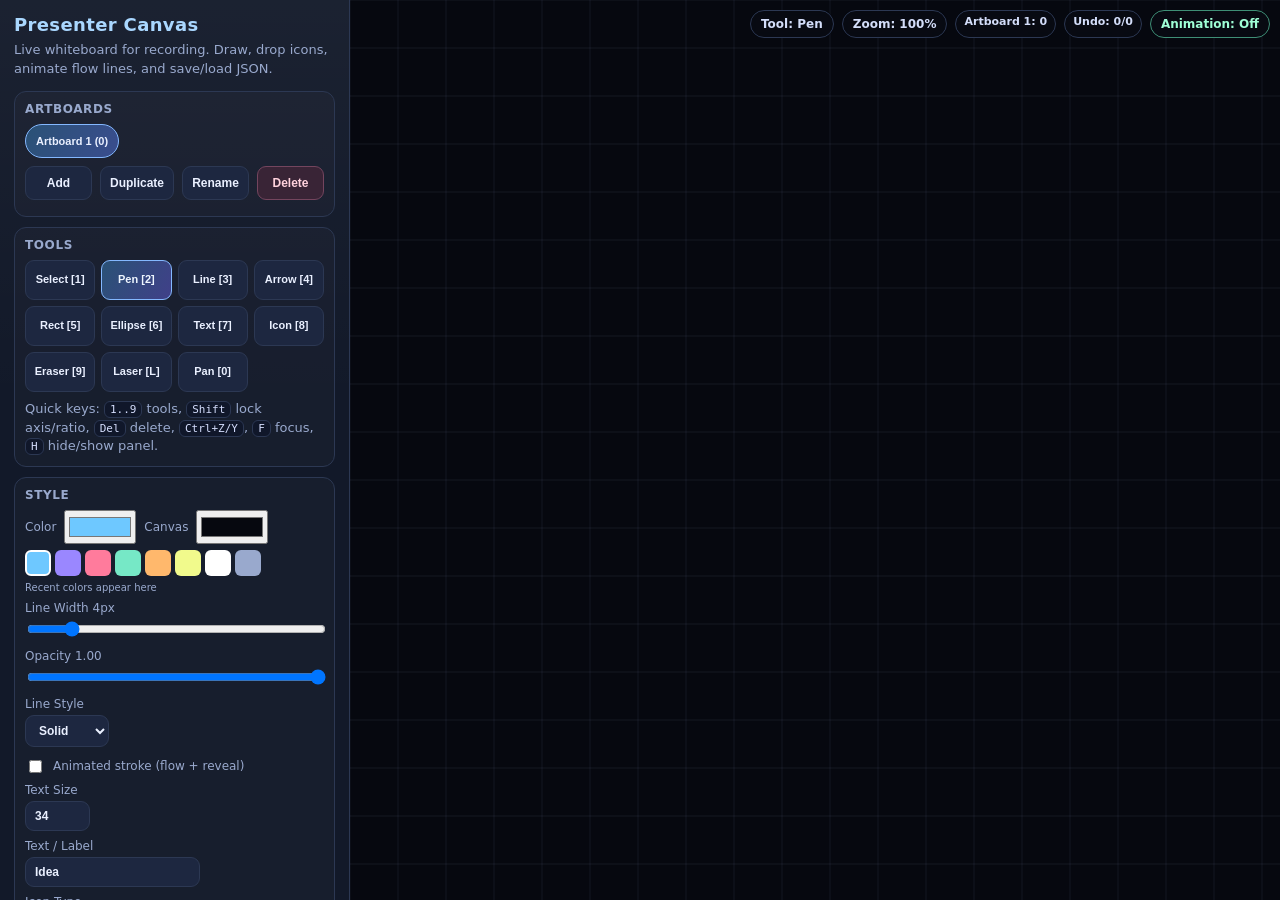
==== commit a78de039: "refactor(presenter-canvas): migrate runtime to ES module architecture Changed: - Moved Presenter Can" ====
--- a/presenter_canvas.html
+++ b/presenter_canvas.html
@@ -562,2908 +562,6 @@
     </div>
   </div>
 
-  <script>
-    (function () {
-      'use strict';
-
-      const TOOLS = [
-        { id: 'select', label: 'Select', hotkey: '1' },
-        { id: 'pen', label: 'Pen', hotkey: '2' },
-        { id: 'line', label: 'Line', hotkey: '3' },
-        { id: 'arrow', label: 'Arrow', hotkey: '4' },
-        { id: 'rect', label: 'Rect', hotkey: '5' },
-        { id: 'ellipse', label: 'Ellipse', hotkey: '6' },
-        { id: 'text', label: 'Text', hotkey: '7' },
-        { id: 'icon', label: 'Icon', hotkey: '8' },
-        { id: 'eraser', label: 'Eraser', hotkey: '9' },
-        { id: 'laser', label: 'Laser', hotkey: 'L' },
-        { id: 'pan', label: 'Pan', hotkey: '0' }
-      ];
-
-      const STORAGE_KEY = 'linuxutilities.presenter_canvas.v1';
-
-      const PALETTE = [
-        '#6ec8ff', '#9a87ff', '#ff7b9c', '#76e8c6',
-        '#ffb86c', '#f1fa8c', '#ffffff', '#99a9cd'
-      ];
-
-      const DEFAULT_BG = '#06080f';
-
-      function makeArtboard(name, base) {
-        const fallback = {
-          name: name || 'Artboard',
-          bgColor: DEFAULT_BG,
-          camera: { x: 0, y: 0, scale: 1 },
-          shapes: []
-        };
-        const source = base || fallback;
-        return {
-          id: uid(),
-          name: source.name || name || 'Artboard',
-          bgColor: source.bgColor || DEFAULT_BG,
-          camera: source.camera ? {
-            x: Number(source.camera.x) || 0,
-            y: Number(source.camera.y) || 0,
-            scale: clamp(Number(source.camera.scale) || 1, 0.15, 8)
-          } : { x: 0, y: 0, scale: 1 },
-          shapes: Array.isArray(source.shapes) ? JSON.parse(JSON.stringify(source.shapes)) : []
-        };
-      }
-
-      const state = {
-        tool: 'pen',
-        lineWidth: 4,
-        strokeColor: '#6ec8ff',
-        lineStyle: 'solid',
-        animated: false,
-        textSize: 34,
-        textContent: 'Idea',
-        iconType: 'server',
-        iconSize: 88,
-        grid: true,
-        artboards: [makeArtboard('Artboard 1')],
-        activeArtboardId: null,
-        selectedId: null,
-        selectedIds: [],
-        pointer: { down: false, drawing: false, start: null, current: null, temp: null, lastWorld: null, marquee: null, handleDrag: null },
-        history: [],
-        historyIndex: -1,
-        dashTick: 0,
-        drawAnimDurationMs: 420,
-        opacity: 1,
-        snapGrid: false,
-        recentColors: [],
-        laserTrails: []
-      };
-
-      const els = {
-        stage: document.getElementById('stage'),
-        canvasWrap: document.getElementById('canvasWrap'),
-        artboardTabs: document.getElementById('artboardTabs'),
-        btnArtboardAdd: document.getElementById('btnArtboardAdd'),
-        btnArtboardDup: document.getElementById('btnArtboardDup'),
-        btnArtboardRename: document.getElementById('btnArtboardRename'),
-        btnArtboardDelete: document.getElementById('btnArtboardDelete'),
-        toolGrid: document.getElementById('toolGrid'),
-        strokeColor: document.getElementById('strokeColor'),
-        bgColor: document.getElementById('bgColor'),
-        lineWidth: document.getElementById('lineWidth'),
-        lineWidthValue: document.getElementById('lineWidthValue'),
-        lineStyle: document.getElementById('lineStyle'),
-        animated: document.getElementById('animated'),
-        textSize: document.getElementById('textSize'),
-        textContent: document.getElementById('textContent'),
-        iconType: document.getElementById('iconType'),
-        iconSize: document.getElementById('iconSize'),
-        btnUndo: document.getElementById('btnUndo'),
-        btnRedo: document.getElementById('btnRedo'),
-        btnDelete: document.getElementById('btnDelete'),
-        btnClear: document.getElementById('btnClear'),
-        btnCenter: document.getElementById('btnCenter'),
-        btnFit: document.getElementById('btnFit'),
-        btnGrid: document.getElementById('btnGrid'),
-        btnFocus: document.getElementById('btnFocus'),
-        btnFullscreen: document.getElementById('btnFullscreen'),
-        btnSaveJson: document.getElementById('btnSaveJson'),
-        btnLoadJson: document.getElementById('btnLoadJson'),
-        btnExportDsl: document.getElementById('btnExportDsl'),
-        btnExportPng: document.getElementById('btnExportPng'),
-        fileLoader: document.getElementById('fileLoader'),
-        status: document.getElementById('status'),
-        toolPill: document.getElementById('toolPill'),
-        zoomPill: document.getElementById('zoomPill'),
-        animPill: document.getElementById('animPill'),
-        shapesPill: document.getElementById('shapesPill'),
-        undoPill: document.getElementById('undoPill'),
-        snapBadge: document.getElementById('snapBadge'),
-        laserDot: document.getElementById('laserDot'),
-        palette: document.getElementById('palette'),
-        recentColors: document.getElementById('recentColors'),
-        opacity: document.getElementById('opacity'),
-        opacityValue: document.getElementById('opacityValue'),
-        btnDuplicate: document.getElementById('btnDuplicate'),
-        btnBringFwd: document.getElementById('btnBringFwd'),
-        btnSendBack: document.getElementById('btnSendBack'),
-        btnSnap: document.getElementById('btnSnap'),
-        btnLineSolid: document.getElementById('btnLineSolid'),
-        btnLineDashed: document.getElementById('btnLineDashed'),
-        btnLineDotted: document.getElementById('btnLineDotted'),
-        btnToggleArrow: document.getElementById('btnToggleArrow'),
-        btnRectRadius: document.getElementById('btnRectRadius'),
-        btnAlignLeft: document.getElementById('btnAlignLeft'),
-        btnAlignCenter: document.getElementById('btnAlignCenter'),
-        btnAlignRight: document.getElementById('btnAlignRight'),
-        btnAlignTop: document.getElementById('btnAlignTop'),
-        btnAlignMiddle: document.getElementById('btnAlignMiddle'),
-        btnAlignBottom: document.getElementById('btnAlignBottom'),
-        btnDistH: document.getElementById('btnDistH'),
-        btnDistV: document.getElementById('btnDistV'),
-        btnPathUnion: document.getElementById('btnPathUnion'),
-        btnPathIntersect: document.getElementById('btnPathIntersect'),
-        btnPathSubtract: document.getElementById('btnPathSubtract'),
-        shortcutOverlay: document.getElementById('shortcutOverlay'),
-        focusToggleBtn: document.getElementById('focusToggleBtn'),
-        menuBtn: document.getElementById('menuBtn')
-      };
-
-      const ctx = els.stage.getContext('2d');
-      const DPR = Math.max(1, Math.min(2, window.devicePixelRatio || 1));
-
-      state.activeArtboardId = state.artboards[0].id;
-
-      function currentArtboard() {
-        let board = state.artboards.find((a) => a.id === state.activeArtboardId);
-        if (!board) {
-          if (!state.artboards.length) {
-            state.artboards.push(makeArtboard('Artboard 1'));
-          }
-          board = state.artboards[0];
-          state.activeArtboardId = board.id;
-        }
-        return board;
-      }
-
-      Object.defineProperty(state, 'shapes', {
-        configurable: true,
-        enumerable: true,
-        get() {
-          return currentArtboard().shapes;
-        },
-        set(value) {
-          currentArtboard().shapes = Array.isArray(value) ? value : [];
-        }
-      });
-
-      Object.defineProperty(state, 'bgColor', {
-        configurable: true,
-        enumerable: true,
-        get() {
-          return currentArtboard().bgColor;
-        },
-        set(value) {
-          currentArtboard().bgColor = value || DEFAULT_BG;
-        }
-      });
-
-      Object.defineProperty(state, 'camera', {
-        configurable: true,
-        enumerable: true,
-        get() {
-          return currentArtboard().camera;
-        },
-        set(value) {
-          const next = value || {};
-          currentArtboard().camera = {
-            x: Number(next.x) || 0,
-            y: Number(next.y) || 0,
-            scale: clamp(Number(next.scale) || 1, 0.15, 8)
-          };
-        }
-      });
-
-      function setStatus(msg) {
-        els.status.textContent = msg;
-      }
-
-      function clamp(val, min, max) {
-        return Math.max(min, Math.min(max, val));
-      }
-
-      function uid() {
-        return `${Date.now()}-${Math.floor(Math.random() * 1e6)}`;
-      }
-
-      const GRID_SNAP = 48;
-
-      function sanitizeArtboards(raw, fallback) {
-        if (!Array.isArray(raw) || !raw.length) {
-          return [makeArtboard('Artboard 1', fallback)];
-        }
-        const list = [];
-        for (let i = 0; i < raw.length; i += 1) {
-          const candidate = raw[i] || {};
-          list.push({
-            id: candidate.id || uid(),
-            name: candidate.name || `Artboard ${i + 1}`,
-            bgColor: candidate.bgColor || DEFAULT_BG,
-            camera: {
-              x: Number(candidate.camera && candidate.camera.x) || 0,
-              y: Number(candidate.camera && candidate.camera.y) || 0,
-              scale: clamp(Number(candidate.camera && candidate.camera.scale) || 1, 0.15, 8)
-            },
-            shapes: Array.isArray(candidate.shapes) ? candidate.shapes : []
-          });
-        }
-        return list;
-      }
-
-      function setSelection(ids) {
-        const safeIds = [];
-        for (const id of ids || []) {
-          if (!id || safeIds.includes(id)) continue;
-          if (state.shapes.some((s) => s.id === id)) {
-            safeIds.push(id);
-          }
-        }
-        state.selectedIds = safeIds;
-        state.selectedId = safeIds.length ? safeIds[safeIds.length - 1] : null;
-      }
-
-      function clearSelection() {
-        state.selectedId = null;
-        state.selectedIds = [];
-      }
-
-      function selectedShapeIds() {
-        if (state.selectedIds && state.selectedIds.length) {
-          return state.selectedIds.slice();
-        }
-        return state.selectedId ? [state.selectedId] : [];
-      }
-
-      function selectedShapes() {
-        const ids = selectedShapeIds();
-        return ids.map((id) => state.shapes.find((s) => s.id === id)).filter(Boolean);
-      }
-
-      function boxFromPoints(a, b) {
-        if (!a || !b) {
-          return null;
-        }
-        const x = Math.min(a.x, b.x);
-        const y = Math.min(a.y, b.y);
-        return { x, y, w: Math.abs(b.x - a.x), h: Math.abs(b.y - a.y) };
-      }
-
-      function boxesOverlap(a, b) {
-        if (!a || !b) {
-          return false;
-        }
-        return a.x <= b.x + b.w &&
-               a.x + a.w >= b.x &&
-               a.y <= b.y + b.h &&
-               a.y + a.h >= b.y;
-      }
-
-      function selectedIdsInMarquee(box) {
-        if (!box) {
-          return [];
-        }
-        const ids = [];
-        for (const shape of state.shapes) {
-          const bounds = getBounds(shape);
-          if (!bounds) {
-            continue;
-          }
-          const pad = Math.max(6 / state.camera.scale, (shape.width || 2) * 0.5);
-          const expanded = {
-            x: bounds.x - pad,
-            y: bounds.y - pad,
-            w: bounds.w + pad * 2,
-            h: bounds.h + pad * 2
-          };
-          if (boxesOverlap(expanded, box)) {
-            ids.push(shape.id);
-          }
-        }
-        return ids;
-      }
-
-      function finalizeMarqueeSelection() {
-        const marquee = state.pointer.marquee;
-        if (!marquee) {
-          return;
-        }
-        const box = boxFromPoints(marquee.start, marquee.current);
-        const clickThreshold = 4 / state.camera.scale;
-        const isClick = !box || (box.w < clickThreshold && box.h < clickThreshold);
-        const before = selectedShapeIds();
-        let next = before.slice();
-        let touched = [];
-
-        if (isClick) {
-          if (marquee.mode === 'replace') {
-            next = [];
-            setStatus('Selection cleared.');
-          }
-        } else {
-          touched = selectedIdsInMarquee(box);
-          if (marquee.mode === 'add') {
-            for (const id of touched) {
-              if (!next.includes(id)) {
-                next.push(id);
-              }
-            }
-          } else if (marquee.mode === 'subtract') {
-            next = next.filter((id) => !touched.includes(id));
-          } else {
-            next = touched;
-          }
-
-          if (marquee.mode === 'add') {
-            const added = Math.max(0, next.length - before.length);
-            setStatus(`Marquee added ${added} shape(s).`);
-          } else if (marquee.mode === 'subtract') {
-            const removed = Math.max(0, before.length - next.length);
-            setStatus(`Marquee removed ${removed} shape(s).`);
-          } else {
-            setStatus(`Marquee selected ${touched.length} shape(s).`);
-          }
-        }
-
-        setSelection(next);
-        state.pointer.marquee = null;
-      }
-
-      function drawMarqueeOverlay() {
-        const marquee = state.pointer.marquee;
-        if (!marquee) {
-          return;
-        }
-        const box = boxFromPoints(marquee.start, marquee.current);
-        if (!box) {
-          return;
-        }
-
-        ctx.save();
-        ctx.setLineDash([10 / state.camera.scale, 6 / state.camera.scale]);
-        ctx.lineWidth = 1.4 / state.camera.scale;
-
-        if (marquee.mode === 'subtract') {
-          ctx.strokeStyle = 'rgba(255, 122, 122, 0.95)';
-          ctx.fillStyle = 'rgba(255, 96, 96, 0.12)';
-        } else if (marquee.mode === 'add') {
-          ctx.strokeStyle = 'rgba(132, 214, 255, 0.95)';
-          ctx.fillStyle = 'rgba(106, 194, 255, 0.12)';
-        } else {
-          ctx.strokeStyle = 'rgba(176, 204, 255, 0.95)';
-          ctx.fillStyle = 'rgba(125, 166, 255, 0.1)';
-        }
-
-        ctx.fillRect(box.x, box.y, box.w, box.h);
-        ctx.strokeRect(box.x, box.y, box.w, box.h);
-        ctx.restore();
-      }
-
-      function activeEditableShape() {
-        if (state.tool !== 'select') {
-          return null;
-        }
-        const items = selectedShapes();
-        if (items.length !== 1) {
-          return null;
-        }
-        const shape = items[0];
-        if (!shape) {
-          return null;
-        }
-        if (shape.type === 'line' || shape.type === 'arrow' || shape.type === 'rect') {
-          return shape;
-        }
-        return null;
-      }
-
-      function normalizedRectBounds(shape) {
-        if (!shape || typeof shape.x1 !== 'number' || typeof shape.y1 !== 'number' || typeof shape.x2 !== 'number' || typeof shape.y2 !== 'number') {
-          return null;
-        }
-        return {
-          x1: Math.min(shape.x1, shape.x2),
-          y1: Math.min(shape.y1, shape.y2),
-          x2: Math.max(shape.x1, shape.x2),
-          y2: Math.max(shape.y1, shape.y2)
-        };
-      }
-
-      function clampRectRadiusToBounds(shape) {
-        if (!shape || shape.type !== 'rect') {
-          return;
-        }
-        const box = normalizedRectBounds(shape);
-        if (!box) {
-          return;
-        }
-        const maxRadius = Math.max(0, Math.min((box.x2 - box.x1) / 2, (box.y2 - box.y1) / 2));
-        shape.radius = clamp(Number(shape.radius) || 0, 0, maxRadius);
-      }
-
-      function editHandlesForShape(shape) {
-        if (!shape) {
-          return [];
-        }
-        if (shape.type === 'line' || shape.type === 'arrow') {
-          return [
-            { id: 'start', kind: 'vertex', x: shape.x1, y: shape.y1 },
-            { id: 'end', kind: 'vertex', x: shape.x2, y: shape.y2 }
-          ];
-        }
-        if (shape.type === 'rect') {
-          const box = normalizedRectBounds(shape);
-          if (!box) {
-            return [];
-          }
-          const maxRadius = Math.max(0, Math.min((box.x2 - box.x1) / 2, (box.y2 - box.y1) / 2));
-          const radius = clamp(Number(shape.radius) || 0, 0, maxRadius);
-          return [
-            { id: 'nw', kind: 'vertex', x: box.x1, y: box.y1 },
-            { id: 'ne', kind: 'vertex', x: box.x2, y: box.y1 },
-            { id: 'se', kind: 'vertex', x: box.x2, y: box.y2 },
-            { id: 'sw', kind: 'vertex', x: box.x1, y: box.y2 },
-            { id: 'radius', kind: 'radius', x: box.x1 + radius, y: box.y1 - 16 / state.camera.scale }
-          ];
-        }
-        return [];
-      }
-
-      function findEditHandleAt(x, y) {
-        const shape = activeEditableShape();
-        if (!shape) {
-          return null;
-        }
-        const handles = editHandlesForShape(shape);
-        const hitRadius = 10 / state.camera.scale;
-        for (let i = handles.length - 1; i >= 0; i -= 1) {
-          const handle = handles[i];
-          if (Math.hypot(handle.x - x, handle.y - y) <= hitRadius) {
-            return { shape, handle };
-          }
-        }
-        return null;
-      }
-
-      function drawEditHandlesOverlay() {
-        const shape = activeEditableShape();
-        if (!shape) {
-          return;
-        }
-        const handles = editHandlesForShape(shape);
-        if (!handles.length) {
-          return;
-        }
-
-        const box = shape.type === 'rect' ? normalizedRectBounds(shape) : null;
-        const radiusHandle = handles.find((handle) => handle.id === 'radius');
-        ctx.save();
-        ctx.setLineDash([]);
-        ctx.lineWidth = 1.2 / state.camera.scale;
-
-        if (box && radiusHandle) {
-          ctx.strokeStyle = 'rgba(157, 214, 255, 0.75)';
-          ctx.beginPath();
-          ctx.moveTo(box.x1, radiusHandle.y);
-          ctx.lineTo(radiusHandle.x, radiusHandle.y);
-          ctx.lineTo(radiusHandle.x, box.y1);
-          ctx.stroke();
-        }
-
-        for (const handle of handles) {
-          const isRadius = handle.kind === 'radius';
-          const size = (isRadius ? 6.6 : 5.2) / state.camera.scale;
-          ctx.fillStyle = isRadius ? 'rgba(90, 255, 191, 0.95)' : 'rgba(174, 211, 255, 0.95)';
-          ctx.strokeStyle = 'rgba(13, 22, 42, 0.95)';
-          ctx.beginPath();
-          ctx.arc(handle.x, handle.y, size, 0, Math.PI * 2);
-          ctx.fill();
-          ctx.stroke();
-        }
-        ctx.restore();
-      }
-
-      function beginHandleDrag(hit) {
-        if (!hit || !hit.shape || !hit.handle) {
-          return;
-        }
-        const drag = {
-          shapeId: hit.shape.id,
-          shapeType: hit.shape.type,
-          handleId: hit.handle.id,
-          didMove: false
-        };
-        if (hit.shape.type === 'rect') {
-          drag.baseBox = normalizedRectBounds(hit.shape);
-        }
-        state.pointer.handleDrag = drag;
-      }
-
-      function applyHandleDrag(world, shiftKey) {
-        const drag = state.pointer.handleDrag;
-        if (!drag) {
-          return false;
-        }
-        const shape = state.shapes.find((item) => item.id === drag.shapeId);
-        if (!shape) {
-          state.pointer.handleDrag = null;
-          return false;
-        }
-
-        if (drag.shapeType === 'line' || drag.shapeType === 'arrow') {
-          const snapped = snapPoint(world);
-          if (drag.handleId === 'start') {
-            const constrained = constrainEndpoint({ type: shape.type, x1: shape.x2, y1: shape.y2 }, snapped, !!shiftKey);
-            shape.x1 = constrained.x;
-            shape.y1 = constrained.y;
-            drag.didMove = true;
-            return true;
-          }
-          if (drag.handleId === 'end') {
-            const constrained = constrainEndpoint({ type: shape.type, x1: shape.x1, y1: shape.y1 }, snapped, !!shiftKey);
-            shape.x2 = constrained.x;
-            shape.y2 = constrained.y;
-            drag.didMove = true;
-            return true;
-          }
-          return false;
-        }
-
-        if (drag.shapeType === 'rect') {
-          if (drag.handleId === 'radius') {
-            const box = normalizedRectBounds(shape);
-            if (!box) {
-              return false;
-            }
-            const maxRadius = Math.max(0, Math.min((box.x2 - box.x1) / 2, (box.y2 - box.y1) / 2));
-            shape.radius = clamp(world.x - box.x1, 0, maxRadius);
-            drag.didMove = true;
-            return true;
-          }
-
-          const base = drag.baseBox;
-          if (!base) {
-            return false;
-          }
-          const snapped = snapPoint(world);
-          const cornerConfig = {
-            nw: { ax: base.x2, ay: base.y2, sx: -1, sy: -1 },
-            ne: { ax: base.x1, ay: base.y2, sx: 1, sy: -1 },
-            sw: { ax: base.x2, ay: base.y1, sx: -1, sy: 1 },
-            se: { ax: base.x1, ay: base.y1, sx: 1, sy: 1 }
-          }[drag.handleId];
-          if (!cornerConfig) {
-            return false;
-          }
-
-          let cx = snapped.x;
-          let cy = snapped.y;
-          if (shiftKey) {
-            const dx = cx - cornerConfig.ax;
-            const dy = cy - cornerConfig.ay;
-            const size = Math.max(Math.abs(dx), Math.abs(dy));
-            const sx = Math.sign(dx) || cornerConfig.sx;
-            const sy = Math.sign(dy) || cornerConfig.sy;
-            cx = cornerConfig.ax + size * sx;
-            cy = cornerConfig.ay + size * sy;
-          }
-
-          shape.x1 = Math.min(cornerConfig.ax, cx);
-          shape.y1 = Math.min(cornerConfig.ay, cy);
-          shape.x2 = Math.max(cornerConfig.ax, cx);
-          shape.y2 = Math.max(cornerConfig.ay, cy);
-          clampRectRadiusToBounds(shape);
-          drag.didMove = true;
-          return true;
-        }
-
-        return false;
-      }
-
-      function renderArtboardTabs() {
-        if (!els.artboardTabs) return;
-        els.artboardTabs.innerHTML = '';
-        for (const board of state.artboards) {
-          const btn = document.createElement('button');
-          btn.type = 'button';
-          btn.className = 'art-tab';
-          btn.classList.toggle('active', board.id === state.activeArtboardId);
-          btn.textContent = `${board.name} (${board.shapes.length})`;
-          btn.addEventListener('click', () => switchArtboard(board.id));
-          els.artboardTabs.appendChild(btn);
-        }
-      }
-
-      function switchArtboard(id) {
-        if (!id || id === state.activeArtboardId) {
-          return;
-        }
-        const exists = state.artboards.some((a) => a.id === id);
-        if (!exists) {
-          return;
-        }
-        state.activeArtboardId = id;
-        clearSelection();
-        syncControls();
-        renderArtboardTabs();
-        render();
-        saveToLocalStorage();
-        setStatus(`Switched to ${currentArtboard().name}.`);
-      }
-
-      function addArtboard() {
-        const nextNum = state.artboards.length + 1;
-        const board = makeArtboard(`Artboard ${nextNum}`);
-        state.artboards.push(board);
-        state.activeArtboardId = board.id;
-        clearSelection();
-        pushHistory();
-        syncControls();
-        renderArtboardTabs();
-        render();
-        setStatus(`Added ${board.name}.`);
-      }
-
-      function duplicateArtboard() {
-        const src = currentArtboard();
-        const copy = makeArtboard(`${src.name} Copy`, src);
-        copy.shapes = copy.shapes.map((shape) => {
-          const next = JSON.parse(JSON.stringify(shape));
-          next.id = uid();
-          return next;
-        });
-        state.artboards.push(copy);
-        state.activeArtboardId = copy.id;
-        clearSelection();
-        pushHistory();
-        syncControls();
-        renderArtboardTabs();
-        render();
-        setStatus(`Duplicated ${src.name}.`);
-      }
-
-      function renameArtboard() {
-        const board = currentArtboard();
-        const raw = window.prompt('Artboard name:', board.name);
-        if (raw === null) return;
-        const name = raw.trim();
-        if (!name) {
-          setStatus('Artboard name cannot be empty.');
-          return;
-        }
-        board.name = name;
-        pushHistory();
-        renderArtboardTabs();
-        setStatus('Artboard renamed.');
-      }
-
-      function deleteArtboard() {
-        if (state.artboards.length <= 1) {
-          setStatus('At least one artboard is required.');
-          return;
-        }
-        const idx = state.artboards.findIndex((a) => a.id === state.activeArtboardId);
-        if (idx < 0) return;
-        const removed = state.artboards[idx];
-        state.artboards.splice(idx, 1);
-        const nextIdx = Math.max(0, idx - 1);
-        state.activeArtboardId = state.artboards[nextIdx].id;
-        clearSelection();
-        pushHistory();
-        syncControls();
-        renderArtboardTabs();
-        render();
-        setStatus(`Deleted ${removed.name}.`);
-      }
-
-      function snapPoint(p) {
-        if (!state.snapGrid) return p;
-        return {
-          x: Math.round(p.x / GRID_SNAP) * GRID_SNAP,
-          y: Math.round(p.y / GRID_SNAP) * GRID_SNAP
-        };
-      }
-
-      function toWorld(px, py) {
-        const rect = els.stage.getBoundingClientRect();
-        const x = (px - rect.left) / state.camera.scale + state.camera.x;
-        const y = (py - rect.top) / state.camera.scale + state.camera.y;
-        return { x, y };
-      }
-
-      function toScreen(x, y) {
-        return {
-          x: (x - state.camera.x) * state.camera.scale,
-          y: (y - state.camera.y) * state.camera.scale
-        };
-      }
-
-      function styleFromControls() {
-        return {
-          color: state.strokeColor,
-          width: state.lineWidth,
-          style: state.lineStyle,
-          animated: state.animated,
-          opacity: state.opacity
-        };
-      }
-
-      function getDashPattern(shape) {
-        const mode = shape.style || 'solid';
-        const width = Math.max(1, shape.width || 2);
-        if (mode === 'dashed') {
-          return [width * 2.6, width * 1.6];
-        }
-        if (mode === 'dotted') {
-          return [width * 0.5, width * 1.55];
-        }
-        return [];
-      }
-
-      function getRevealProgress(shape) {
-        if (!shape || !shape.animated) {
-          return 1;
-        }
-        if (typeof shape.revealStartMs !== 'number' || typeof shape.revealDurationMs !== 'number' || shape.revealDurationMs <= 0) {
-          return 1;
-        }
-        const progress = clamp((Date.now() - shape.revealStartMs) / shape.revealDurationMs, 0, 1);
-        if (progress >= 1) {
-          delete shape.revealStartMs;
-          delete shape.revealDurationMs;
-          return 1;
-        }
-        return progress;
-      }
-
-      function constrainEndpoint(tempShape, world, shiftKey) {
-        let x = world.x;
-        let y = world.y;
-        if (!shiftKey || !tempShape) {
-          return { x, y };
-        }
-
-        const dx = x - tempShape.x1;
-        const dy = y - tempShape.y1;
-        if (tempShape.type === 'line' || tempShape.type === 'arrow') {
-          if (Math.abs(dx) >= Math.abs(dy)) {
-            y = tempShape.y1;
-          } else {
-            x = tempShape.x1;
-          }
-          return { x, y };
-        }
-
-        if (tempShape.type === 'rect' || tempShape.type === 'ellipse') {
-          const prevX2 = typeof tempShape.x2 === 'number' ? tempShape.x2 : tempShape.x1;
-          const prevY2 = typeof tempShape.y2 === 'number' ? tempShape.y2 : tempShape.y1;
-          const prevDx = prevX2 - tempShape.x1;
-          const prevDy = prevY2 - tempShape.y1;
-          const size = Math.max(Math.abs(dx), Math.abs(dy));
-          const sx = Math.sign(dx) || Math.sign(prevDx) || 1;
-          const sy = Math.sign(dy) || Math.sign(prevDy) || 1;
-          x = tempShape.x1 + size * sx;
-          y = tempShape.y1 + size * sy;
-          return { x, y };
-        }
-        return { x, y };
-      }
-
-      function shouldRevealShape(shape) {
-        if (!shape || !shape.animated) {
-          return false;
-        }
-        return shape.type === 'line' || shape.type === 'arrow' || shape.type === 'rect' || shape.type === 'ellipse';
-      }
-
-      function pushHistory() {
-        const snapshot = JSON.stringify({
-          artboards: state.artboards,
-          activeArtboardId: state.activeArtboardId,
-          grid: state.grid
-        });
-        state.history = state.history.slice(0, state.historyIndex + 1);
-        state.history.push(snapshot);
-        if (state.history.length > 120) {
-          state.history.shift();
-        }
-        state.historyIndex = state.history.length - 1;
-        renderArtboardTabs();
-        saveToLocalStorage();
-      }
-
-      function restoreHistory(index) {
-        const snap = state.history[index];
-        if (!snap) {
-          return;
-        }
-        try {
-          const parsed = JSON.parse(snap);
-          if (Array.isArray(parsed.artboards)) {
-            state.artboards = sanitizeArtboards(parsed.artboards);
-            state.activeArtboardId = parsed.activeArtboardId || state.artboards[0].id;
-          } else {
-            state.artboards = sanitizeArtboards(null, {
-              name: 'Artboard 1',
-              bgColor: parsed.bgColor || DEFAULT_BG,
-              camera: parsed.camera || { x: 0, y: 0, scale: 1 },
-              shapes: Array.isArray(parsed.shapes) ? parsed.shapes : []
-            });
-            state.activeArtboardId = state.artboards[0].id;
-          }
-          state.grid = parsed.grid !== false;
-          clearSelection();
-          renderArtboardTabs();
-          render();
-          syncControls();
-          saveToLocalStorage();
-        } catch (err) {
-          setStatus('Unable to restore history snapshot.');
-        }
-      }
-
-      function undo() {
-        if (state.historyIndex <= 0) {
-          return;
-        }
-        state.historyIndex -= 1;
-        restoreHistory(state.historyIndex);
-        setStatus('Undo');
-      }
-
-      function redo() {
-        if (state.historyIndex >= state.history.length - 1) {
-          return;
-        }
-        state.historyIndex += 1;
-        restoreHistory(state.historyIndex);
-        setStatus('Redo');
-      }
-
-      function drawGrid() {
-        if (!state.grid) {
-          return;
-        }
-        const spacing = 48;
-        const left = state.camera.x;
-        const top = state.camera.y;
-        const right = left + els.stage.width / DPR / state.camera.scale;
-        const bottom = top + els.stage.height / DPR / state.camera.scale;
-
-        const startX = Math.floor(left / spacing) * spacing;
-        const startY = Math.floor(top / spacing) * spacing;
-
-        ctx.save();
-        ctx.strokeStyle = 'rgba(190, 206, 255, 0.08)';
-        ctx.lineWidth = 1 / state.camera.scale;
-        ctx.setLineDash([]);
-
-        for (let x = startX; x < right; x += spacing) {
-          ctx.beginPath();
-          ctx.moveTo(x, top);
-          ctx.lineTo(x, bottom);
-          ctx.stroke();
-        }
-        for (let y = startY; y < bottom; y += spacing) {
-          ctx.beginPath();
-          ctx.moveTo(left, y);
-          ctx.lineTo(right, y);
-          ctx.stroke();
-        }
-
-        ctx.restore();
-      }
-
-      function drawArrowHead(x1, y1, x2, y2, color, width) {
-        const angle = Math.atan2(y2 - y1, x2 - x1);
-        const size = Math.max(10, width * 3.5);
-        const spread = Math.PI / 7;
-        ctx.save();
-        ctx.fillStyle = color;
-        ctx.beginPath();
-        ctx.moveTo(x2, y2);
-        ctx.lineTo(x2 - size * Math.cos(angle - spread), y2 - size * Math.sin(angle - spread));
-        ctx.lineTo(x2 - size * Math.cos(angle + spread), y2 - size * Math.sin(angle + spread));
-        ctx.closePath();
-        ctx.fill();
-        ctx.restore();
-      }
-
-      function drawIconShape(shape) {
-        const x = shape.x;
-        const y = shape.y;
-        const size = Math.max(20, shape.size || 80);
-        const color = shape.color || '#9fd3ff';
-        const w = size;
-        const h = size;
-        const sx = x - w / 2;
-        const sy = y - h / 2;
-
-        ctx.save();
-        ctx.strokeStyle = color;
-        ctx.fillStyle = 'rgba(126, 186, 255, 0.12)';
-        ctx.lineWidth = Math.max(2, size / 18);
-        ctx.lineJoin = 'round';
-        ctx.lineCap = 'round';
-
-        switch (shape.icon) {
-          case 'server': {
-            const unitH = h / 3.4;
-            for (let i = 0; i < 3; i += 1) {
-              const yy = sy + i * (unitH + h * 0.04);
-              roundRect(sx + w * 0.12, yy, w * 0.76, unitH, w * 0.08, true, true);
-              ctx.fillStyle = color;
-              ctx.beginPath();
-              ctx.arc(sx + w * 0.22, yy + unitH / 2, Math.max(2, size / 26), 0, Math.PI * 2);
-              ctx.fill();
-              ctx.fillStyle = 'rgba(126, 186, 255, 0.12)';
-            }
-            break;
-          }
-          case 'database': {
-            const rx = w * 0.34;
-            const ry = h * 0.11;
-            const cx = x;
-            let cy = sy + h * 0.22;
-            for (let i = 0; i < 3; i += 1) {
-              ctx.beginPath();
-              ctx.ellipse(cx, cy, rx, ry, 0, 0, Math.PI * 2);
-              ctx.stroke();
-              ctx.beginPath();
-              ctx.moveTo(cx - rx, cy);
-              ctx.lineTo(cx - rx, cy + h * 0.18);
-              ctx.moveTo(cx + rx, cy);
-              ctx.lineTo(cx + rx, cy + h * 0.18);
-              ctx.stroke();
-              cy += h * 0.2;
-            }
-            ctx.beginPath();
-            ctx.ellipse(cx, sy + h * 0.82, rx, ry, 0, 0, Math.PI);
-            ctx.stroke();
-            break;
-          }
-          case 'cloud': {
-            ctx.beginPath();
-            ctx.arc(x - w * 0.16, y + h * 0.03, w * 0.16, Math.PI * 0.9, Math.PI * 1.95);
-            ctx.arc(x + w * 0.05, y - h * 0.06, w * 0.2, Math.PI, Math.PI * 2.02);
-            ctx.arc(x + w * 0.27, y + h * 0.05, w * 0.14, Math.PI * 1.15, Math.PI * 2.02);
-            ctx.lineTo(x + w * 0.3, y + h * 0.23);
-            ctx.lineTo(x - w * 0.31, y + h * 0.23);
-            ctx.closePath();
-            ctx.fill();
-            ctx.stroke();
-            break;
-          }
-          case 'user': {
-            ctx.beginPath();
-            ctx.arc(x, y - h * 0.17, w * 0.15, 0, Math.PI * 2);
-            ctx.stroke();
-            ctx.beginPath();
-            ctx.arc(x, y + h * 0.2, w * 0.28, Math.PI, 0);
-            ctx.stroke();
-            break;
-          }
-          case 'api': {
-            roundRect(sx + w * 0.08, sy + h * 0.12, w * 0.84, h * 0.72, w * 0.08, true, true);
-            ctx.fillStyle = color;
-            ctx.font = `${Math.max(12, Math.floor(size * 0.22))}px "JetBrains Mono", monospace`;
-            ctx.textAlign = 'center';
-            ctx.textBaseline = 'middle';
-            ctx.fillText('API', x, y);
-            break;
-          }
-          case 'dataset': {
-            for (let i = 0; i < 3; i += 1) {
-              const yy = sy + h * (0.18 + i * 0.18);
-              roundRect(sx + w * 0.18, yy, w * 0.64, h * 0.15, w * 0.04, true, true);
-            }
-            break;
-          }
-          case 'gpu': {
-            roundRect(sx + w * 0.16, sy + h * 0.16, w * 0.68, h * 0.68, w * 0.07, true, true);
-            for (let i = 0; i < 5; i += 1) {
-              const xx = sx + w * (0.1 + i * 0.16);
-              ctx.beginPath();
-              ctx.moveTo(xx, sy + h * 0.09);
-              ctx.lineTo(xx, sy + h * 0.16);
-              ctx.moveTo(xx, sy + h * 0.84);
-              ctx.lineTo(xx, sy + h * 0.91);
-              ctx.stroke();
-            }
-            ctx.fillStyle = color;
-            ctx.font = `${Math.max(10, Math.floor(size * 0.17))}px "JetBrains Mono", monospace`;
-            ctx.textAlign = 'center';
-            ctx.textBaseline = 'middle';
-            ctx.fillText('GPU', x, y);
-            break;
-          }
-          case 'tensor': {
-            roundRect(sx + w * 0.18, sy + h * 0.18, w * 0.64, h * 0.64, w * 0.06, false, true);
-            for (let i = 1; i <= 3; i += 1) {
-              const xx = sx + w * (0.18 + i * 0.16);
-              const yy = sy + h * (0.18 + i * 0.16);
-              ctx.beginPath();
-              ctx.moveTo(xx, sy + h * 0.18);
-              ctx.lineTo(xx, sy + h * 0.82);
-              ctx.moveTo(sx + w * 0.18, yy);
-              ctx.lineTo(sx + w * 0.82, yy);
-              ctx.stroke();
-            }
-            break;
-          }
-          case 'gear': {
-            const cx = x;
-            const cy = y;
-            const r1 = w * 0.2;
-            const r2 = w * 0.34;
-            const teeth = 10;
-            ctx.beginPath();
-            for (let i = 0; i < teeth * 2; i += 1) {
-              const a = (Math.PI * i) / teeth;
-              const r = i % 2 === 0 ? r2 : r1;
-              const px = cx + Math.cos(a) * r;
-              const py = cy + Math.sin(a) * r;
-              if (i === 0) {
-                ctx.moveTo(px, py);
-              } else {
-                ctx.lineTo(px, py);
-              }
-            }
-            ctx.closePath();
-            ctx.stroke();
-            ctx.beginPath();
-            ctx.arc(cx, cy, w * 0.1, 0, Math.PI * 2);
-            ctx.stroke();
-            break;
-          }
-          case 'box': {
-            roundRect(sx + w * 0.12, sy + h * 0.12, w * 0.76, h * 0.76, w * 0.06, true, true);
-            break;
-          }
-          case 'check': {
-            ctx.beginPath();
-            ctx.moveTo(sx + w * 0.2, sy + h * 0.56);
-            ctx.lineTo(sx + w * 0.44, sy + h * 0.76);
-            ctx.lineTo(sx + w * 0.82, sy + h * 0.28);
-            ctx.stroke();
-            break;
-          }
-          default:
-            roundRect(sx + w * 0.12, sy + h * 0.12, w * 0.76, h * 0.76, w * 0.06, true, true);
-        }
-        ctx.restore();
-      }
-
-      function roundRect(x, y, width, height, radius, fill, stroke) {
-        const r = Math.min(radius, width / 2, height / 2);
-        ctx.beginPath();
-        ctx.moveTo(x + r, y);
-        ctx.arcTo(x + width, y, x + width, y + height, r);
-        ctx.arcTo(x + width, y + height, x, y + height, r);
-        ctx.arcTo(x, y + height, x, y, r);
-        ctx.arcTo(x, y, x + width, y, r);
-        ctx.closePath();
-        if (fill) {
-          ctx.fill();
-        }
-        if (stroke) {
-          ctx.stroke();
-        }
-      }
-
-      function drawShape(shape, highlight) {
-        ctx.save();
-        ctx.lineCap = 'round';
-        ctx.lineJoin = 'round';
-        ctx.globalAlpha = typeof shape.opacity === 'number' ? shape.opacity : 1;
-        const color = shape.color || '#7ec8ff';
-        const width = Math.max(1, shape.width || 2);
-        const dash = getDashPattern(shape);
-        const animated = !!shape.animated && dash.length > 0;
-        const revealProgress = getRevealProgress(shape);
-
-        ctx.strokeStyle = color;
-        ctx.fillStyle = color;
-        ctx.lineWidth = width;
-        ctx.setLineDash(dash);
-        if (animated) {
-          ctx.lineDashOffset = -state.dashTick * 1.5;
-        }
-
-        if (shape.type === 'pen') {
-          const pts = shape.points || [];
-          if (pts.length > 1) {
-            ctx.beginPath();
-            ctx.moveTo(pts[0].x, pts[0].y);
-            for (let i = 1; i < pts.length; i += 1) {
-              ctx.lineTo(pts[i].x, pts[i].y);
-            }
-            ctx.stroke();
-          }
-        } else if (shape.type === 'line' || shape.type === 'arrow') {
-          const ex = shape.x1 + (shape.x2 - shape.x1) * revealProgress;
-          const ey = shape.y1 + (shape.y2 - shape.y1) * revealProgress;
-          ctx.beginPath();
-          ctx.moveTo(shape.x1, shape.y1);
-          ctx.lineTo(ex, ey);
-          ctx.stroke();
-          if (shape.type === 'arrow' && Math.hypot(ex - shape.x1, ey - shape.y1) > 0.5 / state.camera.scale) {
-            drawArrowHead(shape.x1, shape.y1, ex, ey, color, width);
-          }
-        } else if (shape.type === 'rect') {
-          const x2 = shape.x1 + (shape.x2 - shape.x1) * revealProgress;
-          const y2 = shape.y1 + (shape.y2 - shape.y1) * revealProgress;
-          const x = Math.min(shape.x1, x2);
-          const y = Math.min(shape.y1, y2);
-          const w = Math.abs(x2 - shape.x1);
-          const h = Math.abs(y2 - shape.y1);
-          const radius = Math.max(0, Number(shape.radius) || 0);
-          if (radius > 0.1 && w > 0.5 && h > 0.5) {
-            roundRect(x, y, w, h, radius, false, true);
-          } else {
-            ctx.strokeRect(x, y, w, h);
-          }
-        } else if (shape.type === 'ellipse') {
-          const x2 = shape.x1 + (shape.x2 - shape.x1) * revealProgress;
-          const y2 = shape.y1 + (shape.y2 - shape.y1) * revealProgress;
-          const cx = (shape.x1 + x2) / 2;
-          const cy = (shape.y1 + y2) / 2;
-          const rx = Math.abs(x2 - shape.x1) / 2;
-          const ry = Math.abs(y2 - shape.y1) / 2;
-          ctx.beginPath();
-          ctx.ellipse(cx, cy, rx, ry, 0, 0, Math.PI * 2);
-          ctx.stroke();
-        } else if (shape.type === 'text') {
-          ctx.setLineDash([]);
-          ctx.fillStyle = color;
-          ctx.font = `${Math.max(12, shape.size || 28)}px "Fira Sans", "Noto Sans", sans-serif`;
-          ctx.textAlign = 'left';
-          ctx.textBaseline = 'middle';
-          const lines = String(shape.text || 'Text').split('\n');
-          const step = Math.max(14, (shape.size || 28) * 1.24);
-          for (let i = 0; i < lines.length; i += 1) {
-            ctx.fillText(lines[i], shape.x, shape.y + i * step);
-          }
-        } else if (shape.type === 'icon') {
-          drawIconShape(shape);
-        }
-
-        if (highlight) {
-          const box = getBounds(shape);
-          if (box) {
-            ctx.setLineDash([8 / state.camera.scale, 6 / state.camera.scale]);
-            ctx.lineWidth = 1.4 / state.camera.scale;
-            ctx.strokeStyle = 'rgba(176, 204, 255, 0.9)';
-            ctx.strokeRect(box.x - 8 / state.camera.scale, box.y - 8 / state.camera.scale, box.w + 16 / state.camera.scale, box.h + 16 / state.camera.scale);
-          }
-        }
-
-        ctx.restore();
-      }
-
-      function getBounds(shape) {
-        if (!shape) {
-          return null;
-        }
-        if (shape.type === 'pen') {
-          const pts = shape.points || [];
-          if (!pts.length) {
-            return null;
-          }
-          let minX = pts[0].x;
-          let maxX = pts[0].x;
-          let minY = pts[0].y;
-          let maxY = pts[0].y;
-          for (const p of pts) {
-            minX = Math.min(minX, p.x);
-            maxX = Math.max(maxX, p.x);
-            minY = Math.min(minY, p.y);
-            maxY = Math.max(maxY, p.y);
-          }
-          return { x: minX, y: minY, w: maxX - minX, h: maxY - minY };
-        }
-        if (shape.type === 'line' || shape.type === 'arrow' || shape.type === 'rect' || shape.type === 'ellipse') {
-          const minX = Math.min(shape.x1, shape.x2);
-          const minY = Math.min(shape.y1, shape.y2);
-          return {
-            x: minX,
-            y: minY,
-            w: Math.abs(shape.x2 - shape.x1),
-            h: Math.abs(shape.y2 - shape.y1)
-          };
-        }
-        if (shape.type === 'text') {
-          const fontSize = Math.max(12, shape.size || 28);
-          const text = String(shape.text || 'Text');
-          const lines = text.split('\n');
-          ctx.save();
-          ctx.font = `${fontSize}px "Fira Sans", "Noto Sans", sans-serif`;
-          let maxW = 0;
-          for (const line of lines) {
-            maxW = Math.max(maxW, ctx.measureText(line).width);
-          }
-          ctx.restore();
-          return { x: shape.x, y: shape.y - fontSize * 0.55, w: maxW, h: lines.length * fontSize * 1.24 };
-        }
-        if (shape.type === 'icon') {
-          const size = Math.max(20, shape.size || 80);
-          return { x: shape.x - size / 2, y: shape.y - size / 2, w: size, h: size };
-        }
-        return null;
-      }
-
-      function distToSegment(px, py, x1, y1, x2, y2) {
-        const dx = x2 - x1;
-        const dy = y2 - y1;
-        if (dx === 0 && dy === 0) {
-          return Math.hypot(px - x1, py - y1);
-        }
-        const t = ((px - x1) * dx + (py - y1) * dy) / (dx * dx + dy * dy);
-        const clamped = clamp(t, 0, 1);
-        const x = x1 + clamped * dx;
-        const y = y1 + clamped * dy;
-        return Math.hypot(px - x, py - y);
-      }
-
-      function hitShape(shape, x, y) {
-        const tol = Math.max(8 / state.camera.scale, (shape.width || 3) + 3);
-        if (shape.type === 'pen') {
-          const pts = shape.points || [];
-          for (let i = 1; i < pts.length; i += 1) {
-            if (distToSegment(x, y, pts[i - 1].x, pts[i - 1].y, pts[i].x, pts[i].y) <= tol) {
-              return true;
-            }
-          }
-          return false;
-        }
-
-        if (shape.type === 'line' || shape.type === 'arrow') {
-          return distToSegment(x, y, shape.x1, shape.y1, shape.x2, shape.y2) <= tol;
-        }
-
-        if (shape.type === 'rect' || shape.type === 'ellipse' || shape.type === 'text' || shape.type === 'icon') {
-          const box = getBounds(shape);
-          if (!box) {
-            return false;
-          }
-          return x >= box.x - tol && x <= box.x + box.w + tol && y >= box.y - tol && y <= box.y + box.h + tol;
-        }
-        return false;
-      }
-
-      function findShapeAt(x, y) {
-        for (let i = state.shapes.length - 1; i >= 0; i -= 1) {
-          const shape = state.shapes[i];
-          if (hitShape(shape, x, y)) {
-            return shape;
-          }
-        }
-        return null;
-      }
-
-      function moveShape(shape, dx, dy) {
-        if (shape.type === 'pen') {
-          for (const p of shape.points || []) {
-            p.x += dx;
-            p.y += dy;
-          }
-          return;
-        }
-        if (shape.type === 'text' || shape.type === 'icon') {
-          shape.x += dx;
-          shape.y += dy;
-          return;
-        }
-        if (typeof shape.x1 === 'number') {
-          shape.x1 += dx;
-          shape.y1 += dy;
-          shape.x2 += dx;
-          shape.y2 += dy;
-        }
-      }
-
-      function beginDraw(world) {
-        const style = styleFromControls();
-        const tool = state.tool;
-        state.pointer.temp = null;
-        const w = snapPoint(world);
-
-        if (tool === 'laser') {
-          state.pointer.drawing = false;
-          return;
-        }
-
-        if (tool === 'pen') {
-          state.pointer.temp = {
-            id: uid(),
-            type: 'pen',
-            points: [{ x: w.x, y: w.y }],
-            color: style.color,
-            width: style.width,
-            style: style.style,
-            animated: style.animated,
-            opacity: style.opacity
-          };
-          state.pointer.drawing = true;
-          return;
-        }
-
-        if (tool === 'line' || tool === 'arrow' || tool === 'rect' || tool === 'ellipse') {
-          const temp = {
-            id: uid(),
-            type: tool,
-            x1: w.x,
-            y1: w.y,
-            x2: w.x,
-            y2: w.y,
-            color: style.color,
-            width: style.width,
-            style: style.style,
-            animated: style.animated,
-            opacity: style.opacity
-          };
-          if (tool === 'rect') {
-            temp.radius = 0;
-          }
-          state.pointer.temp = temp;
-          state.pointer.drawing = true;
-          return;
-        }
-
-        if (tool === 'text') {
-          const rawText = (state.textContent || 'Text').trim();
-          const payload = rawText ? rawText : 'Text';
-          const id = uid();
-          state.shapes.push({
-            id,
-            type: 'text',
-            x: w.x,
-            y: w.y,
-            text: payload,
-            size: state.textSize,
-            color: style.color,
-            opacity: style.opacity
-          });
-          trackRecentColor(style.color);
-          pushHistory();
-          setSelection([id]);
-          setStatus('Text placed.');
-          return;
-        }
-
-        if (tool === 'icon') {
-          const id = uid();
-          state.shapes.push({
-            id,
-            type: 'icon',
-            x: w.x,
-            y: w.y,
-            size: state.iconSize,
-            icon: state.iconType,
-            color: style.color,
-            opacity: style.opacity
-          });
-          trackRecentColor(style.color);
-          pushHistory();
-          setSelection([id]);
-          setStatus('Icon placed.');
-          return;
-        }
-
-        if (tool === 'eraser') {
-          const hit = findShapeAt(world.x, world.y);
-          if (hit) {
-            state.shapes = state.shapes.filter((s) => s.id !== hit.id);
-            clearSelection();
-            pushHistory();
-            setStatus('Shape erased.');
-          }
-          return;
-        }
-
-        if (tool === 'select') {
-          const hit = findShapeAt(world.x, world.y);
-          setSelection(hit ? [hit.id] : []);
-          state.pointer.drawing = false;
-          setStatus(hit ? 'Shape selected. Drag to move.' : 'Selection cleared.');
-          return;
-        }
-
-        if (tool === 'pan') {
-          state.pointer.drawing = false;
-          return;
-        }
-      }
-
-      function continueDraw(world, shiftKey) {
-        if (!state.pointer.temp) {
-          return;
-        }
-        const t = state.pointer.temp;
-        if (t.type === 'pen') {
-          const pts = t.points;
-          const last = pts[pts.length - 1];
-          const d = Math.hypot(world.x - last.x, world.y - last.y);
-          if (d > 1.2 / state.camera.scale) {
-            pts.push({ x: world.x, y: world.y });
-          }
-          return;
-        }
-        const snapped = snapPoint(world);
-        const constrained = constrainEndpoint(t, snapped, shiftKey);
-        t.x2 = constrained.x;
-        t.y2 = constrained.y;
-      }
-
-      function finishDraw() {
-        if (!state.pointer.temp) {
-          return;
-        }
-        const t = state.pointer.temp;
-        state.pointer.temp = null;
-        state.pointer.drawing = false;
-
-        if (t.type === 'pen' && (t.points || []).length < 2) {
-          return;
-        }
-
-        if ((t.type === 'line' || t.type === 'arrow' || t.type === 'rect' || t.type === 'ellipse') &&
-            Math.hypot(t.x2 - t.x1, t.y2 - t.y1) < 2 / state.camera.scale) {
-          return;
-        }
-
-        if (shouldRevealShape(t)) {
-          t.revealStartMs = Date.now();
-          t.revealDurationMs = state.drawAnimDurationMs;
-        }
-
-        state.shapes.push(t);
-        setSelection([t.id]);
-        trackRecentColor(t.color);
-        pushHistory();
-      }
-
-      function deleteSelected() {
-        const ids = selectedShapeIds();
-        if (!ids.length) {
-          return;
-        }
-        const countBefore = state.shapes.length;
-        state.shapes = state.shapes.filter((s) => !ids.includes(s.id));
-        clearSelection();
-        if (state.shapes.length !== countBefore) {
-          pushHistory();
-          setStatus('Deleted selected shape(s).');
-        }
-      }
-
-      function clearAll() {
-        state.shapes = [];
-        clearSelection();
-        pushHistory();
-        setStatus('Artboard cleared.');
-      }
-
-      function saveToLocalStorage() {
-        try {
-          const payload = {
-            version: 2,
-            artboards: state.artboards,
-            activeArtboardId: state.activeArtboardId,
-            grid: state.grid,
-            ui: {
-              lineWidth: state.lineWidth,
-              strokeColor: state.strokeColor,
-              lineStyle: state.lineStyle,
-              animated: state.animated,
-              opacity: state.opacity,
-              textSize: state.textSize,
-              textContent: state.textContent,
-              iconType: state.iconType,
-              iconSize: state.iconSize,
-              tool: state.tool,
-              snapGrid: state.snapGrid,
-              recentColors: state.recentColors
-            }
-          };
-          localStorage.setItem(STORAGE_KEY, JSON.stringify(payload));
-        } catch (_err) {
-        }
-      }
-
-      function loadFromLocalStorage() {
-        try {
-          const raw = localStorage.getItem(STORAGE_KEY);
-          if (!raw) {
-            return false;
-          }
-          const payload = JSON.parse(raw);
-          if (Array.isArray(payload.artboards) && payload.artboards.length) {
-            state.artboards = sanitizeArtboards(payload.artboards);
-            state.activeArtboardId = payload.activeArtboardId || state.artboards[0].id;
-          } else {
-            state.artboards = sanitizeArtboards(null, {
-              name: 'Artboard 1',
-              bgColor: payload.bgColor || DEFAULT_BG,
-              camera: payload.camera || { x: 0, y: 0, scale: 1 },
-              shapes: Array.isArray(payload.shapes) ? payload.shapes : []
-            });
-            state.activeArtboardId = state.artboards[0].id;
-          }
-          state.grid = payload.grid !== false;
-          if (payload.ui) {
-            state.lineWidth = payload.ui.lineWidth || state.lineWidth;
-            state.strokeColor = payload.ui.strokeColor || state.strokeColor;
-            state.lineStyle = payload.ui.lineStyle || state.lineStyle;
-            state.animated = !!payload.ui.animated;
-            state.textSize = payload.ui.textSize || state.textSize;
-            state.textContent = payload.ui.textContent || state.textContent;
-            state.iconType = payload.ui.iconType || state.iconType;
-            state.iconSize = payload.ui.iconSize || state.iconSize;
-            state.tool = payload.ui.tool || state.tool;
-            state.opacity = typeof payload.ui.opacity === 'number' ? payload.ui.opacity : 1;
-            state.snapGrid = !!payload.ui.snapGrid;
-            state.recentColors = Array.isArray(payload.ui.recentColors) ? payload.ui.recentColors : [];
-          }
-          clearSelection();
-          renderArtboardTabs();
-          pushHistory();
-          setStatus('Restored autosaved canvas.');
-          return true;
-        } catch (_err) {
-          return false;
-        }
-      }
-
-      function exportJson() {
-        const board = currentArtboard();
-        const payload = {
-          version: 2,
-          createdAt: new Date().toISOString(),
-          activeArtboardId: state.activeArtboardId,
-          artboards: state.artboards,
-          bgColor: board.bgColor,
-          grid: state.grid,
-          camera: board.camera,
-          shapes: board.shapes
-        };
-        const blob = new Blob([JSON.stringify(payload, null, 2)], { type: 'application/json' });
-        const url = URL.createObjectURL(blob);
-        const a = document.createElement('a');
-        a.href = url;
-        a.download = `presenter-canvas-${Date.now()}.json`;
-        document.body.appendChild(a);
-        a.click();
-        a.remove();
-        URL.revokeObjectURL(url);
-        setStatus('Saved JSON.');
-      }
-
-      function exportDslStarter() {
-        const primitives = state.shapes.map((shape, idx) => {
-          const copy = JSON.parse(JSON.stringify(shape));
-          if (!copy.id) {
-            copy.id = `shape-${idx + 1}`;
-          }
-          return copy;
-        });
-
-        const hasEdges = primitives.some((p) => p.type === 'line' || p.type === 'arrow' || p.type === 'pen');
-        const hasIcons = primitives.some((p) => p.type === 'icon');
-
-        const timeline = [
-          { at: 0.0, do: 'hide', targets: '*', duration: 0 },
-          { at: 0.1, do: 'show', targets: ['type:node', 'type:icon'], duration: 0.55, ease: 'easeOutCubic' }
-        ];
-
-        if (hasEdges) {
-          timeline.push({ at: 0.85, do: 'draw', targets: 'type:edge', duration: 0.95, ease: 'easeInOutCubic' });
-        }
-        if (hasIcons) {
-          timeline.push({ at: 2.0, do: 'pulse', targets: 'type:icon', duration: 0.75, scale: 1.12, ease: 'easeInOutCubic' });
-        }
-
-        timeline.push({ at: 3.0, do: 'zoom', duration: 0.65, to: 1.15, ease: 'easeInOutCubic' });
-        timeline.push({ at: 3.8, do: 'pan', duration: 0.65, x: state.camera.x - 80, y: state.camera.y - 20, ease: 'easeInOutCubic' });
-
-        const payload = {
-          version: 1,
-          meta: {
-            title: `${currentArtboard().name} Storyboard`,
-            bg: state.bgColor,
-            duration: 5.5,
-            camera: {
-              x: state.camera.x,
-              y: state.camera.y,
-              scale: state.camera.scale
-            }
-          },
-          scene: { primitives },
-          timeline
-        };
-
-        const blob = new Blob([JSON.stringify(payload, null, 2)], { type: 'application/json' });
-        const url = URL.createObjectURL(blob);
-        const a = document.createElement('a');
-        a.href = url;
-        a.download = `storyboard-starter-${Date.now()}.json`;
-        document.body.appendChild(a);
-        a.click();
-        a.remove();
-        URL.revokeObjectURL(url);
-        setStatus('Exported DSL starter JSON.');
-      }
-
-      function importJson(file) {
-        if (!file) {
-          return;
-        }
-        const reader = new FileReader();
-        reader.onload = () => {
-          try {
-            const payload = JSON.parse(String(reader.result || '{}'));
-            if (Array.isArray(payload.artboards) && payload.artboards.length) {
-              state.artboards = sanitizeArtboards(payload.artboards);
-              state.activeArtboardId = payload.activeArtboardId || state.artboards[0].id;
-            } else if (Array.isArray(payload.shapes)) {
-              state.artboards = sanitizeArtboards(null, {
-                name: 'Artboard 1',
-                bgColor: payload.bgColor || DEFAULT_BG,
-                camera: payload.camera || { x: 0, y: 0, scale: 1 },
-                shapes: payload.shapes
-              });
-              state.activeArtboardId = state.artboards[0].id;
-            } else {
-              throw new Error('Missing shapes/artboards');
-            }
-            state.grid = payload.grid !== false;
-            clearSelection();
-            pushHistory();
-            renderArtboardTabs();
-            syncControls();
-            setStatus(`Loaded ${state.shapes.length} shapes in ${currentArtboard().name}.`);
-          } catch (err) {
-            setStatus('Invalid JSON file.');
-          }
-        };
-        reader.readAsText(file);
-      }
-
-      function exportPng() {
-        const previousIds = selectedShapeIds();
-        clearSelection();
-        render();
-        const url = els.stage.toDataURL('image/png');
-        const a = document.createElement('a');
-        a.href = url;
-        a.download = `presenter-canvas-${Date.now()}.png`;
-        document.body.appendChild(a);
-        a.click();
-        a.remove();
-        setSelection(previousIds);
-        render();
-        setStatus('Exported PNG.');
-      }
-
-      function centerView() {
-        state.camera.x = 0;
-        state.camera.y = 0;
-        state.camera.scale = 1;
-        saveToLocalStorage();
-        render();
-        setStatus('View reset to center.');
-      }
-
-      function fitContent() {
-        if (!state.shapes.length) {
-          centerView();
-          return;
-        }
-        let minX = Infinity;
-        let minY = Infinity;
-        let maxX = -Infinity;
-        let maxY = -Infinity;
-
-        for (const shape of state.shapes) {
-          const b = getBounds(shape);
-          if (!b) {
-            continue;
-          }
-          minX = Math.min(minX, b.x);
-          minY = Math.min(minY, b.y);
-          maxX = Math.max(maxX, b.x + b.w);
-          maxY = Math.max(maxY, b.y + b.h);
-        }
-
-        if (!isFinite(minX)) {
-          centerView();
-          return;
-        }
-
-        const padding = 80;
-        minX -= padding;
-        minY -= padding;
-        maxX += padding;
-        maxY += padding;
-
-        const worldW = Math.max(1, maxX - minX);
-        const worldH = Math.max(1, maxY - minY);
-        const screenW = els.stage.width / DPR;
-        const screenH = els.stage.height / DPR;
-
-        const scale = clamp(Math.min(screenW / worldW, screenH / worldH), 0.2, 5);
-        state.camera.scale = scale;
-        state.camera.x = minX - (screenW / scale - worldW) / 2;
-        state.camera.y = minY - (screenH / scale - worldH) / 2;
-        render();
-        saveToLocalStorage();
-        setStatus('Fitted content to viewport.');
-      }
-
-      function applyPointerDown(event) {
-        const isMiddle = event.button === 1;
-        const panWithSpace = state.spacePan;
-        const shouldPan = isMiddle || panWithSpace || state.tool === 'pan';
-
-        state.pointer.down = true;
-        state.pointer.start = { x: event.clientX, y: event.clientY };
-        state.pointer.current = { x: event.clientX, y: event.clientY };
-
-        const world = toWorld(event.clientX, event.clientY);
-
-        if (state.tool === 'select' && !shouldPan) {
-          const handleHit = findEditHandleAt(world.x, world.y);
-          if (handleHit) {
-            setSelection([handleHit.shape.id]);
-            state.draggingSelected = false;
-            state.pointer.lastWorld = null;
-            state.pointer.marquee = null;
-            beginHandleDrag(handleHit);
-            render();
-            return;
-          }
-          state.pointer.handleDrag = null;
-
-          const hit = findShapeAt(world.x, world.y);
-          const shift = !!event.shiftKey;
-          const alt = !!event.altKey;
-          if (hit) {
-            const selected = selectedShapeIds();
-            if (shift) {
-              if (selected.includes(hit.id)) {
-                setSelection(selected.filter((id) => id !== hit.id));
-              } else {
-                setSelection(selected.concat(hit.id));
-              }
-            } else if (alt) {
-              if (selected.includes(hit.id)) {
-                setSelection(selected.filter((id) => id !== hit.id));
-              }
-            } else {
-              setSelection([hit.id]);
-            }
-
-            if (selectedShapeIds().includes(hit.id) && !alt) {
-              state.draggingSelected = true;
-              state.pointer.lastWorld = world;
-            } else {
-              state.draggingSelected = false;
-              state.pointer.lastWorld = null;
-            }
-
-            state.pointer.marquee = null;
-          } else {
-            state.draggingSelected = false;
-            state.pointer.lastWorld = null;
-            state.pointer.marquee = {
-              start: world,
-              current: world,
-              mode: alt ? 'subtract' : shift ? 'add' : 'replace'
-            };
-            if (!shift && !alt) {
-              clearSelection();
-            }
-          }
-          render();
-          return;
-        }
-
-        if (shouldPan) {
-          state.pointer.handleDrag = null;
-          state.panning = true;
-          els.stage.style.cursor = 'grabbing';
-          return;
-        }
-
-        state.pointer.handleDrag = null;
-        beginDraw(world);
-        render();
-      }
-
-      function applyPointerMove(event) {
-        // Laser pointer: always track, even when not "down"
-        if (state.tool === 'laser') {
-          showLaser(event.clientX, event.clientY);
-        }
-
-        if (!state.pointer.down) {
-          return;
-        }
-
-        const dxScreen = event.clientX - state.pointer.current.x;
-        const dyScreen = event.clientY - state.pointer.current.y;
-        state.pointer.current = { x: event.clientX, y: event.clientY };
-
-        if (state.panning) {
-          state.camera.x -= dxScreen / state.camera.scale;
-          state.camera.y -= dyScreen / state.camera.scale;
-          render();
-          return;
-        }
-
-        const world = toWorld(event.clientX, event.clientY);
-
-        if (state.pointer.handleDrag) {
-          applyHandleDrag(world, event.shiftKey);
-          render();
-          return;
-        }
-
-        if (state.pointer.marquee) {
-          state.pointer.marquee.current = world;
-          render();
-          return;
-        }
-
-        if (state.draggingSelected && selectedShapeIds().length) {
-          const selected = selectedShapes();
-          if (selected.length && state.pointer.lastWorld) {
-            const dx = world.x - state.pointer.lastWorld.x;
-            const dy = world.y - state.pointer.lastWorld.y;
-            for (const shape of selected) {
-              moveShape(shape, dx, dy);
-            }
-            state.pointer.lastWorld = world;
-            render();
-            return;
-          }
-        }
-
-        continueDraw(world, event.shiftKey);
-        render();
-      }
-
-      function applyPointerUp() {
-        if (!state.pointer.down) {
-          return;
-        }
-
-        if (state.pointer.marquee) {
-          finalizeMarqueeSelection();
-        }
-
-        if (state.pointer.handleDrag) {
-          const drag = state.pointer.handleDrag;
-          state.pointer.handleDrag = null;
-          if (drag.didMove) {
-            pushHistory();
-            if (drag.handleId === 'radius') {
-              setStatus('Adjusted rectangle corner radius.');
-            } else {
-              setStatus('Edited selected shape points.');
-            }
-          }
-        }
-
-        if (state.draggingSelected && selectedShapeIds().length) {
-          state.draggingSelected = false;
-          pushHistory();
-          setStatus('Moved selected shape(s).');
-        }
-
-        finishDraw();
-
-        state.pointer.down = false;
-        state.panning = false;
-        state.draggingSelected = false;
-        state.pointer.start = null;
-        state.pointer.current = null;
-        state.pointer.lastWorld = null;
-        state.pointer.marquee = null;
-        state.pointer.handleDrag = null;
-        if (state.tool === 'pan') {
-          els.stage.style.cursor = 'grab';
-        } else if (state.tool === 'select') {
-          els.stage.style.cursor = 'default';
-        } else if (state.tool === 'eraser') {
-          els.stage.style.cursor = 'not-allowed';
-        } else if (state.tool === 'laser') {
-          els.stage.style.cursor = 'none';
-        } else {
-          els.stage.style.cursor = 'crosshair';
-        }
-        render();
-      }
-
-      function resizeCanvas() {
-        const rect = els.canvasWrap.getBoundingClientRect();
-        els.stage.width = Math.max(1, Math.floor(rect.width * DPR));
-        els.stage.height = Math.max(1, Math.floor(rect.height * DPR));
-        ctx.setTransform(DPR, 0, 0, DPR, 0, 0);
-        render();
-      }
-
-      function render() {
-        const width = els.stage.width / DPR;
-        const height = els.stage.height / DPR;
-
-        ctx.save();
-        ctx.setTransform(DPR, 0, 0, DPR, 0, 0);
-        ctx.clearRect(0, 0, width, height);
-        ctx.fillStyle = state.bgColor;
-        ctx.fillRect(0, 0, width, height);
-
-        ctx.translate(-state.camera.x * state.camera.scale, -state.camera.y * state.camera.scale);
-        ctx.scale(state.camera.scale, state.camera.scale);
-
-        drawGrid();
-
-        const selected = new Set(selectedShapeIds());
-        for (const shape of state.shapes) {
-          drawShape(shape, selected.has(shape.id));
-        }
-        if (state.pointer.temp) {
-          drawShape(state.pointer.temp, false);
-        }
-        drawMarqueeOverlay();
-        drawEditHandlesOverlay();
-
-        ctx.restore();
-
-        const activeTool = TOOLS.find((t) => t.id === state.tool);
-        const board = currentArtboard();
-        els.toolPill.textContent = `Tool: ${activeTool ? activeTool.label : state.tool}`;
-        els.zoomPill.textContent = `Zoom: ${Math.round(state.camera.scale * 100)}%`;
-        els.animPill.textContent = `Animation: ${state.animated ? 'On' : 'Off'}`;
-        els.shapesPill.textContent = `${board.name}: ${state.shapes.length}`;
-        els.undoPill.textContent = `Undo: ${state.historyIndex}/${state.history.length - 1}`;
-        els.snapBadge.classList.toggle('on', state.snapGrid);
-      }
-
-      function setTool(tool) {
-        state.tool = tool;
-        if (tool === 'pan') {
-          els.stage.style.cursor = 'grab';
-        } else if (tool === 'select') {
-          els.stage.style.cursor = 'default';
-        } else if (tool === 'eraser') {
-          els.stage.style.cursor = 'not-allowed';
-        } else if (tool === 'laser') {
-          els.stage.style.cursor = 'none';
-        } else {
-          els.stage.style.cursor = 'crosshair';
-        }
-
-        // Hide laser dot when switching away from laser
-        if (tool !== 'laser' && els.laserDot) {
-          els.laserDot.classList.remove('visible');
-        }
-
-        for (const btn of els.toolGrid.querySelectorAll('button.tool')) {
-          btn.classList.toggle('active', btn.dataset.tool === tool);
-        }
-        saveToLocalStorage();
-        render();
-      }
-
-      function toggleFocusMode(force) {
-        const willFocus = typeof force === 'boolean' ? force : !document.body.classList.contains('focus');
-        document.body.classList.toggle('focus', willFocus);
-        if (!willFocus) {
-          document.body.classList.remove('menu-open');
-        }
-      }
-
-      function toggleFullscreen() {
-        if (!document.fullscreenElement) {
-          document.documentElement.requestFullscreen().catch(() => {});
-        } else {
-          document.exitFullscreen().catch(() => {});
-        }
-      }
-
-      function initTools() {
-        for (const tool of TOOLS) {
-          const btn = document.createElement('button');
-          btn.type = 'button';
-          btn.className = 'tool';
-          btn.dataset.tool = tool.id;
-          btn.textContent = `${tool.label}\n[${tool.hotkey}]`;
-          btn.addEventListener('click', () => setTool(tool.id));
-          els.toolGrid.appendChild(btn);
-        }
-      }
-
-      function syncControls() {
-        els.strokeColor.value = state.strokeColor;
-        els.bgColor.value = state.bgColor;
-        els.lineWidth.value = String(state.lineWidth);
-        els.lineWidthValue.textContent = `${state.lineWidth}px`;
-        els.lineStyle.value = state.lineStyle;
-        els.animated.checked = state.animated;
-        els.opacity.value = String(state.opacity);
-        els.opacityValue.textContent = state.opacity.toFixed(2);
-        els.textSize.value = String(state.textSize);
-        els.textContent.value = state.textContent;
-        els.iconType.value = state.iconType;
-        els.iconSize.value = String(state.iconSize);
-        els.btnSnap.textContent = state.snapGrid ? 'Snap: On' : 'Snap: Off';
-        renderArtboardTabs();
-        updatePalette();
-        renderRecentColors();
-        setTool(state.tool);
-      }
-
-      function animate() {
-        state.dashTick += 1;
-        render();
-        requestAnimationFrame(animate);
-      }
-
-      function setupBindings() {
-        els.strokeColor.addEventListener('input', () => {
-          state.strokeColor = els.strokeColor.value;
-          saveToLocalStorage();
-        });
-        els.bgColor.addEventListener('input', () => {
-          state.bgColor = els.bgColor.value;
-          saveToLocalStorage();
-          render();
-        });
-        els.lineWidth.addEventListener('input', () => {
-          state.lineWidth = Number(els.lineWidth.value) || 4;
-          els.lineWidthValue.textContent = `${state.lineWidth}px`;
-          saveToLocalStorage();
-        });
-        els.lineStyle.addEventListener('change', () => {
-          state.lineStyle = els.lineStyle.value;
-          saveToLocalStorage();
-        });
-        els.animated.addEventListener('change', () => {
-          state.animated = els.animated.checked;
-          saveToLocalStorage();
-          render();
-        });
-        els.textSize.addEventListener('change', () => {
-          state.textSize = clamp(Number(els.textSize.value) || 32, 12, 128);
-          els.textSize.value = String(state.textSize);
-          saveToLocalStorage();
-        });
-        els.textContent.addEventListener('change', () => {
-          state.textContent = els.textContent.value || 'Idea';
-          saveToLocalStorage();
-        });
-        els.iconType.addEventListener('change', () => {
-          state.iconType = els.iconType.value;
-          saveToLocalStorage();
-        });
-        els.iconSize.addEventListener('change', () => {
-          state.iconSize = clamp(Number(els.iconSize.value) || 88, 20, 240);
-          els.iconSize.value = String(state.iconSize);
-          saveToLocalStorage();
-        });
-
-        els.btnUndo.addEventListener('click', undo);
-        els.btnRedo.addEventListener('click', redo);
-        els.btnDelete.addEventListener('click', deleteSelected);
-        els.btnClear.addEventListener('click', clearAll);
-        els.btnCenter.addEventListener('click', centerView);
-        els.btnFit.addEventListener('click', fitContent);
-        els.btnArtboardAdd.addEventListener('click', addArtboard);
-        els.btnArtboardDup.addEventListener('click', duplicateArtboard);
-        els.btnArtboardRename.addEventListener('click', renameArtboard);
-        els.btnArtboardDelete.addEventListener('click', deleteArtboard);
-        els.btnGrid.addEventListener('click', () => {
-          state.grid = !state.grid;
-          saveToLocalStorage();
-          render();
-          setStatus(state.grid ? 'Grid enabled.' : 'Grid hidden.');
-        });
-        els.btnFocus.addEventListener('click', () => toggleFocusMode());
-        els.btnFullscreen.addEventListener('click', toggleFullscreen);
-        els.focusToggleBtn.addEventListener('click', () => toggleFocusMode(false));
-        els.menuBtn.addEventListener('click', () => {
-          document.body.classList.toggle('menu-open');
-        });
-
-        els.btnSaveJson.addEventListener('click', exportJson);
-        els.btnLoadJson.addEventListener('click', () => els.fileLoader.click());
-        els.fileLoader.addEventListener('change', () => {
-          importJson(els.fileLoader.files[0]);
-          els.fileLoader.value = '';
-        });
-        els.btnExportDsl.addEventListener('click', exportDslStarter);
-        els.btnExportPng.addEventListener('click', exportPng);
-
-        // Opacity slider
-        els.opacity.addEventListener('input', () => {
-          state.opacity = parseFloat(els.opacity.value) || 1;
-          els.opacityValue.textContent = state.opacity.toFixed(2);
-          saveToLocalStorage();
-        });
-
-        // Duplicate
-        els.btnDuplicate.addEventListener('click', duplicateSelected);
-
-        // Z-order
-        els.btnBringFwd.addEventListener('click', bringForward);
-        els.btnSendBack.addEventListener('click', sendBackward);
-
-        // Selected-shape quick style edits
-        els.btnLineSolid.addEventListener('click', () => setSelectedLineStyle('solid'));
-        els.btnLineDashed.addEventListener('click', () => setSelectedLineStyle('dashed'));
-        els.btnLineDotted.addEventListener('click', () => setSelectedLineStyle('dotted'));
-        els.btnToggleArrow.addEventListener('click', toggleLineArrowSelection);
-        els.btnRectRadius.addEventListener('click', editSelectedRectRadius);
-
-        // Alignment
-        els.btnAlignLeft.addEventListener('click', () => alignSelected('left'));
-        els.btnAlignCenter.addEventListener('click', () => alignSelected('center'));
-        els.btnAlignRight.addEventListener('click', () => alignSelected('right'));
-        els.btnAlignTop.addEventListener('click', () => alignSelected('top'));
-        els.btnAlignMiddle.addEventListener('click', () => alignSelected('middle'));
-        els.btnAlignBottom.addEventListener('click', () => alignSelected('bottom'));
-        els.btnDistH.addEventListener('click', () => distributeSelected('x'));
-        els.btnDistV.addEventListener('click', () => distributeSelected('y'));
-
-        // Pathfinder
-        els.btnPathUnion.addEventListener('click', () => applyPathfinder('union'));
-        els.btnPathIntersect.addEventListener('click', () => applyPathfinder('intersect'));
-        els.btnPathSubtract.addEventListener('click', () => applyPathfinder('subtract'));
-
-        // Snap toggle
-        els.btnSnap.addEventListener('click', () => {
-          state.snapGrid = !state.snapGrid;
-          els.btnSnap.textContent = state.snapGrid ? 'Snap: On' : 'Snap: Off';
-          saveToLocalStorage();
-          render();
-          setStatus(state.snapGrid ? 'Snap to grid enabled.' : 'Snap to grid disabled.');
-        });
-
-        // Shortcut overlay
-        els.shortcutOverlay.addEventListener('click', (e) => {
-          if (e.target === els.shortcutOverlay) toggleShortcutOverlay(false);
-        });
-
-        els.stage.addEventListener('pointerdown', (event) => {
-          event.preventDefault();
-          els.stage.setPointerCapture(event.pointerId);
-          applyPointerDown(event);
-        });
-        els.stage.addEventListener('pointermove', (event) => {
-          event.preventDefault();
-          applyPointerMove(event);
-        });
-        els.stage.addEventListener('pointerup', (event) => {
-          event.preventDefault();
-          applyPointerUp();
-          if (els.stage.hasPointerCapture(event.pointerId)) {
-            els.stage.releasePointerCapture(event.pointerId);
-          }
-        });
-        els.stage.addEventListener('pointercancel', applyPointerUp);
-        els.stage.addEventListener('dblclick', (event) => {
-          const world = toWorld(event.clientX, event.clientY);
-          const hit = findShapeAt(world.x, world.y);
-          if (!hit || hit.type !== 'rect') {
-            return;
-          }
-          setSelection([hit.id]);
-          editRectRadiusForShape(hit);
-        });
-
-        els.stage.addEventListener('wheel', (event) => {
-          event.preventDefault();
-          const factor = event.deltaY < 0 ? 1.1 : 0.9;
-          const oldScale = state.camera.scale;
-          const newScale = clamp(oldScale * factor, 0.15, 8);
-          if (Math.abs(newScale - oldScale) < 0.0001) {
-            return;
-          }
-
-          const worldBefore = toWorld(event.clientX, event.clientY);
-          state.camera.scale = newScale;
-          const worldAfter = toWorld(event.clientX, event.clientY);
-          state.camera.x += worldBefore.x - worldAfter.x;
-          state.camera.y += worldBefore.y - worldAfter.y;
-          saveToLocalStorage();
-          render();
-        }, { passive: false });
-
-        window.addEventListener('resize', resizeCanvas);
-        window.addEventListener('keydown', (event) => {
-          if ((event.ctrlKey || event.metaKey) && event.key.toLowerCase() === 'z') {
-            event.preventDefault();
-            if (event.shiftKey) {
-              redo();
-            } else {
-              undo();
-            }
-            return;
-          }
-          if ((event.ctrlKey || event.metaKey) && event.key.toLowerCase() === 'y') {
-            event.preventDefault();
-            redo();
-            return;
-          }
-          if ((event.ctrlKey || event.metaKey) && event.shiftKey && event.key.toLowerCase() === 's') {
-            event.preventDefault();
-            exportDslStarter();
-            return;
-          }
-          if ((event.ctrlKey || event.metaKey) && event.key.toLowerCase() === 's') {
-            event.preventDefault();
-            exportJson();
-            return;
-          }
-          if ((event.ctrlKey || event.metaKey) && event.key.toLowerCase() === 'o') {
-            event.preventDefault();
-            els.fileLoader.click();
-            return;
-          }
-          if ((event.ctrlKey || event.metaKey) && event.key.toLowerCase() === 'd') {
-            event.preventDefault();
-            duplicateSelected();
-            return;
-          }
-
-          if (event.key === 'Delete' || event.key === 'Backspace') {
-            if (event.target && (event.target.tagName === 'INPUT' || event.target.tagName === 'TEXTAREA')) {
-              return;
-            }
-            event.preventDefault();
-            deleteSelected();
-            return;
-          }
-
-          if (event.key === ' ') {
-            if (!event.repeat) {
-              state.spacePan = true;
-              if (!state.pointer.down) {
-                els.stage.style.cursor = 'grab';
-              }
-            }
-            return;
-          }
-
-          if (event.key.toLowerCase() === 'f') {
-            if (event.target && (event.target.tagName === 'INPUT' || event.target.tagName === 'TEXTAREA' || event.target.tagName === 'SELECT')) {
-              return;
-            }
-            event.preventDefault();
-            toggleFocusMode();
-            return;
-          }
-
-          if (event.key.toLowerCase() === 'h') {
-            if (event.target && (event.target.tagName === 'INPUT' || event.target.tagName === 'TEXTAREA' || event.target.tagName === 'SELECT')) {
-              return;
-            }
-            event.preventDefault();
-            if (window.matchMedia('(max-width: 1024px)').matches) {
-              document.body.classList.toggle('menu-open');
-            } else {
-              toggleFocusMode();
-            }
-            return;
-          }
-
-          if (event.key.toLowerCase() === 'g') {
-            event.preventDefault();
-            state.grid = !state.grid;
-            saveToLocalStorage();
-            render();
-            return;
-          }
-
-          if (event.key.toLowerCase() === 's') {
-            if (event.target && (event.target.tagName === 'INPUT' || event.target.tagName === 'TEXTAREA' || event.target.tagName === 'SELECT')) return;
-            event.preventDefault();
-            state.snapGrid = !state.snapGrid;
-            els.btnSnap.textContent = state.snapGrid ? 'Snap: On' : 'Snap: Off';
-            saveToLocalStorage();
-            render();
-            setStatus(state.snapGrid ? 'Snap enabled.' : 'Snap disabled.');
-            return;
-          }
-
-          if (event.key.toLowerCase() === 'l') {
-            if (event.target && (event.target.tagName === 'INPUT' || event.target.tagName === 'TEXTAREA' || event.target.tagName === 'SELECT')) return;
-            event.preventDefault();
-            setTool('laser');
-            return;
-          }
-
-          if (event.key === '?') {
-            event.preventDefault();
-            toggleShortcutOverlay();
-            return;
-          }
-
-          if (event.key === '+' || event.key === '=') {
-            state.camera.scale = clamp(state.camera.scale * 1.1, 0.15, 8);
-            render();
-            saveToLocalStorage();
-            return;
-          }
-
-          if (event.key === '-') {
-            state.camera.scale = clamp(state.camera.scale * 0.9, 0.15, 8);
-            render();
-            saveToLocalStorage();
-            return;
-          }
-
-          if (event.key === '0') {
-            setTool('pan');
-            return;
-          }
-
-          const numeric = Number(event.key);
-          if (!Number.isNaN(numeric) && numeric >= 1 && numeric <= 9) {
-            const tool = TOOLS[numeric - 1];
-            if (tool) {
-              setTool(tool.id);
-            }
-          }
-        });
-
-        window.addEventListener('keyup', (event) => {
-          if (event.key === ' ') {
-            state.spacePan = false;
-            if (!state.pointer.down) {
-              setTool(state.tool);
-            }
-          }
-        });
-
-        // Pinch-to-zoom (trackpad / touch)
-        let lastPinchDist = 0;
-        els.stage.addEventListener('touchstart', (e) => {
-          if (e.touches.length === 2) {
-            lastPinchDist = Math.hypot(
-              e.touches[0].clientX - e.touches[1].clientX,
-              e.touches[0].clientY - e.touches[1].clientY
-            );
-          }
-        }, { passive: true });
-        els.stage.addEventListener('touchmove', (e) => {
-          if (e.touches.length === 2) {
-            e.preventDefault();
-            const dist = Math.hypot(
-              e.touches[0].clientX - e.touches[1].clientX,
-              e.touches[0].clientY - e.touches[1].clientY
-            );
-            if (lastPinchDist > 0) {
-              const factor = dist / lastPinchDist;
-              const midX = (e.touches[0].clientX + e.touches[1].clientX) / 2;
-              const midY = (e.touches[0].clientY + e.touches[1].clientY) / 2;
-              const worldBefore = toWorld(midX, midY);
-              state.camera.scale = clamp(state.camera.scale * factor, 0.15, 8);
-              const worldAfter = toWorld(midX, midY);
-              state.camera.x += worldBefore.x - worldAfter.x;
-              state.camera.y += worldBefore.y - worldAfter.y;
-              render();
-            }
-            lastPinchDist = dist;
-          }
-        }, { passive: false });
-        els.stage.addEventListener('touchend', () => { lastPinchDist = 0; }, { passive: true });
-
-        // Canvas leave — hide laser
-        els.canvasWrap.addEventListener('mouseleave', () => {
-          if (els.laserDot) els.laserDot.classList.remove('visible');
-        });
-      }
-
-      /* ═══════════════════════════════
-         New feature functions
-         ═══════════════════════════════ */
-
-      // ── Color palette ──
-      function initPalette() {
-        els.palette.innerHTML = '';
-        PALETTE.forEach((c) => {
-          const s = document.createElement('div');
-          s.className = 'swatch';
-          s.style.background = c;
-          s.dataset.color = c;
-          if (c === state.strokeColor) s.classList.add('active');
-          s.addEventListener('click', () => {
-            state.strokeColor = c;
-            els.strokeColor.value = c;
-            updatePalette();
-            saveToLocalStorage();
-          });
-          els.palette.appendChild(s);
-        });
-      }
-
-      function updatePalette() {
-        els.palette.querySelectorAll('.swatch').forEach((s) => {
-          s.classList.toggle('active', s.dataset.color === state.strokeColor);
-        });
-      }
-
-      // ── Recent colors ──
-      function initRecentColors() {
-        renderRecentColors();
-      }
-
-      function trackRecentColor(color) {
-        if (!color) return;
-        state.recentColors = state.recentColors.filter((c) => c !== color);
-        state.recentColors.unshift(color);
-        if (state.recentColors.length > 6) state.recentColors.length = 6;
-        renderRecentColors();
-        saveToLocalStorage();
-      }
-
-      function renderRecentColors() {
-        if (!els.recentColors) return;
-        els.recentColors.innerHTML = '';
-        if (!state.recentColors.length) {
-          els.recentColors.innerHTML = '<span style="font-size:10px;color:var(--muted)">Recent colors appear here</span>';
-          return;
-        }
-        state.recentColors.forEach((c) => {
-          const s = document.createElement('div');
-          s.className = 'recent-swatch';
-          s.style.background = c;
-          s.title = c;
-          s.addEventListener('click', () => {
-            state.strokeColor = c;
-            els.strokeColor.value = c;
-            updatePalette();
-            saveToLocalStorage();
-          });
-          els.recentColors.appendChild(s);
-        });
-      }
-
-      function setSelectedLineStyle(style) {
-        const targets = selectedShapes().filter((shape) => shape.type === 'line' || shape.type === 'arrow');
-        if (!targets.length) {
-          setStatus('Select at least one line/arrow first.');
-          return;
-        }
-        for (const shape of targets) {
-          shape.style = style;
-        }
-        pushHistory();
-        render();
-        setStatus(`Applied ${style} style.`);
-      }
-
-      function toggleLineArrowSelection() {
-        const targets = selectedShapes().filter((shape) => shape.type === 'line' || shape.type === 'arrow');
-        if (!targets.length) {
-          setStatus('Select at least one line/arrow first.');
-          return;
-        }
-        for (const shape of targets) {
-          shape.type = shape.type === 'line' ? 'arrow' : 'line';
-        }
-        pushHistory();
-        render();
-        setStatus('Toggled line/arrow style.');
-      }
-
-      function editRectRadiusForShape(shape) {
-        if (!shape || shape.type !== 'rect') {
-          setStatus('Select a rectangle first.');
-          return;
-        }
-        const current = Math.max(0, Number(shape.radius) || 0);
-        const raw = window.prompt('Rectangle corner radius (px):', String(Math.round(current)));
-        if (raw === null) {
-          return;
-        }
-        const value = Number(raw);
-        if (!Number.isFinite(value) || value < 0) {
-          setStatus('Radius must be a number >= 0.');
-          return;
-        }
-        shape.radius = clamp(value, 0, 2000);
-        clampRectRadiusToBounds(shape);
-        pushHistory();
-        render();
-        setStatus(`Rectangle radius set to ${Math.round(shape.radius)}px.`);
-      }
-
-      function editSelectedRectRadius() {
-        const rect = selectedShapes().find((shape) => shape.type === 'rect');
-        editRectRadiusForShape(rect || null);
-      }
-
-      function alignSelected(mode) {
-        const validModes = new Set(['left', 'center', 'right', 'top', 'middle', 'bottom']);
-        if (!validModes.has(mode)) {
-          setStatus('Unknown align mode.');
-          return;
-        }
-
-        const items = selectedShapes();
-        if (items.length < 2) {
-          setStatus('Select at least two shapes to align.');
-          return;
-        }
-
-        const records = items.map((shape) => ({ shape, bounds: getBounds(shape) })).filter((r) => r.bounds);
-        if (records.length < 2) {
-          setStatus('Selected shapes are not alignable.');
-          return;
-        }
-
-        const minX = Math.min(...records.map((r) => r.bounds.x));
-        const minY = Math.min(...records.map((r) => r.bounds.y));
-        const maxX = Math.max(...records.map((r) => r.bounds.x + r.bounds.w));
-        const maxY = Math.max(...records.map((r) => r.bounds.y + r.bounds.h));
-        const centerX = (minX + maxX) / 2;
-        const centerY = (minY + maxY) / 2;
-
-        for (const rec of records) {
-          let dx = 0;
-          let dy = 0;
-          if (mode === 'left') dx = minX - rec.bounds.x;
-          if (mode === 'center') dx = centerX - (rec.bounds.x + rec.bounds.w / 2);
-          if (mode === 'right') dx = maxX - (rec.bounds.x + rec.bounds.w);
-          if (mode === 'top') dy = minY - rec.bounds.y;
-          if (mode === 'middle') dy = centerY - (rec.bounds.y + rec.bounds.h / 2);
-          if (mode === 'bottom') dy = maxY - (rec.bounds.y + rec.bounds.h);
-          moveShape(rec.shape, dx, dy);
-        }
-
-        pushHistory();
-        render();
-        const skipped = items.length - records.length;
-        setStatus(skipped > 0
-          ? `Aligned ${records.length} shape(s), skipped ${skipped}.`
-          : `Aligned ${records.length} shapes (${mode}).`);
-      }
-
-      function distributeSelected(axis) {
-        if (axis !== 'x' && axis !== 'y') {
-          setStatus('Unknown distribute axis.');
-          return;
-        }
-
-        const items = selectedShapes();
-        if (items.length < 3) {
-          setStatus('Select at least three shapes to distribute.');
-          return;
-        }
-
-        const records = items.map((shape) => ({ shape, bounds: getBounds(shape) })).filter((r) => r.bounds);
-        if (records.length < 3) {
-          setStatus('Selected shapes are not distributable.');
-          return;
-        }
-
-        if (axis === 'x') {
-          records.sort((a, b) => (a.bounds.x + a.bounds.w / 2) - (b.bounds.x + b.bounds.w / 2));
-        } else {
-          records.sort((a, b) => (a.bounds.y + a.bounds.h / 2) - (b.bounds.y + b.bounds.h / 2));
-        }
-
-        const first = records[0].bounds;
-        const last = records[records.length - 1].bounds;
-        const firstCenter = axis === 'x' ? first.x + first.w / 2 : first.y + first.h / 2;
-        const lastCenter = axis === 'x' ? last.x + last.w / 2 : last.y + last.h / 2;
-        const step = (lastCenter - firstCenter) / (records.length - 1);
-
-        for (let i = 1; i < records.length - 1; i += 1) {
-          const rec = records[i];
-          const center = axis === 'x' ? rec.bounds.x + rec.bounds.w / 2 : rec.bounds.y + rec.bounds.h / 2;
-          const target = firstCenter + step * i;
-          const delta = target - center;
-          moveShape(rec.shape, axis === 'x' ? delta : 0, axis === 'y' ? delta : 0);
-        }
-
-        pushHistory();
-        render();
-        const skipped = items.length - records.length;
-        const base = axis === 'x' ? 'Distributed horizontally.' : 'Distributed vertically.';
-        setStatus(skipped > 0 ? `${base} Skipped ${skipped} shape(s).` : base);
-      }
-
-      function normalizeRectFromShape(shape) {
-        if (!shape || shape.type !== 'rect') return null;
-        const x1 = Math.min(shape.x1, shape.x2);
-        const y1 = Math.min(shape.y1, shape.y2);
-        const x2 = Math.max(shape.x1, shape.x2);
-        const y2 = Math.max(shape.y1, shape.y2);
-        return { x1, y1, x2, y2 };
-      }
-
-      function pathfinderBoxFromShape(shape) {
-        if (!shape) {
-          return null;
-        }
-        if (shape.type === 'rect') {
-          return normalizeRectFromShape(shape);
-        }
-        const bounds = getBounds(shape);
-        if (!bounds) {
-          return null;
-        }
-        const strokePad = Math.max(0.5, (shape.width || 1) * 0.5);
-        return {
-          x1: bounds.x - strokePad,
-          y1: bounds.y - strokePad,
-          x2: bounds.x + bounds.w + strokePad,
-          y2: bounds.y + bounds.h + strokePad
-        };
-      }
-
-      function rectArea(box) {
-        return Math.max(0, box.x2 - box.x1) * Math.max(0, box.y2 - box.y1);
-      }
-
-      function makeRectFromBox(box, styleSource, options) {
-        const opts = options || {};
-        return {
-          id: uid(),
-          type: 'rect',
-          x1: box.x1,
-          y1: box.y1,
-          x2: box.x2,
-          y2: box.y2,
-          color: styleSource.color || state.strokeColor,
-          width: styleSource.width || state.lineWidth,
-          style: styleSource.style || state.lineStyle,
-          animated: !!styleSource.animated,
-          opacity: typeof styleSource.opacity === 'number' ? styleSource.opacity : 1,
-          radius: opts.keepRadius ? Number(styleSource.radius) || 0 : 0
-        };
-      }
-
-      function selectedPathfinderPair() {
-        const ids = selectedShapeIds();
-        if (ids.length < 2) {
-          return { error: 'Select two objects first.' };
-        }
-        const existing = ids.filter((id) => state.shapes.some((shape) => shape.id === id));
-        if (existing.length < 2) {
-          return { error: 'Select two objects first.' };
-        }
-
-        const preferredPrimaryId = existing.includes(state.selectedId) ? state.selectedId : existing[existing.length - 1];
-        let secondaryId = null;
-        for (let i = existing.length - 1; i >= 0; i -= 1) {
-          if (existing[i] !== preferredPrimaryId) {
-            secondaryId = existing[i];
-            break;
-          }
-        }
-        if (!secondaryId) {
-          return { error: 'Select two different objects first.' };
-        }
-
-        const primary = state.shapes.find((shape) => shape.id === preferredPrimaryId);
-        const secondary = state.shapes.find((shape) => shape.id === secondaryId);
-        if (!primary || !secondary) {
-          return { error: 'Select two objects first.' };
-        }
-        return { primary, secondary, ignoredCount: Math.max(0, existing.length - 2) };
-      }
-
-      function applyPathfinder(mode) {
-        const pair = selectedPathfinderPair();
-        if (!pair || pair.error) {
-          setStatus((pair && pair.error) || 'Select two objects first.');
-          return;
-        }
-        if (mode !== 'union' && mode !== 'intersect' && mode !== 'subtract') {
-          setStatus('Unknown pathfinder mode.');
-          return;
-        }
-        const topShape = pair.primary;
-        const other = pair.secondary;
-        const shapeA = topShape;
-        const shapeB = other;
-        const approximate = topShape.type !== 'rect' || other.type !== 'rect';
-        const a = pathfinderBoxFromShape(topShape);
-        const b = pathfinderBoxFromShape(other);
-        if (!a || !b || rectArea(a) <= 0.0001 || rectArea(b) <= 0.0001) {
-          setStatus('Pathfinder needs two area-based objects.');
-          return;
-        }
-        const overlap = {
-          x1: Math.max(a.x1, b.x1),
-          y1: Math.max(a.y1, b.y1),
-          x2: Math.min(a.x2, b.x2),
-          y2: Math.min(a.y2, b.y2)
-        };
-        const hasOverlap = rectArea(overlap) > 0.0001;
-
-        const toAdd = [];
-        if (mode === 'union') {
-          toAdd.push(makeRectFromBox({
-            x1: Math.min(a.x1, b.x1),
-            y1: Math.min(a.y1, b.y1),
-            x2: Math.max(a.x2, b.x2),
-            y2: Math.max(a.y2, b.y2)
-          }, topShape));
-        } else if (mode === 'intersect') {
-          if (!hasOverlap) {
-            setStatus('No overlap to intersect.');
-            return;
-          }
-          toAdd.push(makeRectFromBox(overlap, topShape));
-        } else if (mode === 'subtract') {
-          if (!hasOverlap) {
-            setStatus('No overlap to subtract.');
-            return;
-          }
-          const parts = [
-            { x1: a.x1, y1: a.y1, x2: a.x2, y2: overlap.y1 },
-            { x1: a.x1, y1: overlap.y2, x2: a.x2, y2: a.y2 },
-            { x1: a.x1, y1: overlap.y1, x2: overlap.x1, y2: overlap.y2 },
-            { x1: overlap.x2, y1: overlap.y1, x2: a.x2, y2: overlap.y2 }
-          ].filter((box) => rectArea(box) > 0.0001);
-          if (!parts.length) {
-            setStatus('Subtract removed the primary object completely.');
-            return;
-          }
-          for (const box of parts) {
-            toAdd.push(makeRectFromBox(box, topShape));
-          }
-        }
-
-        state.shapes = state.shapes.filter((shape) => shape.id !== shapeA.id && shape.id !== shapeB.id);
-        state.shapes.push(...toAdd);
-        setSelection(toAdd.map((shape) => shape.id));
-        pushHistory();
-        render();
-        const approxMsg = approximate ? ' (bounds approximation)' : '';
-        const ignoredMsg = pair.ignoredCount > 0 ? `; used last 2 of ${pair.ignoredCount + 2} selected` : '';
-        setStatus(`Pathfinder ${mode} complete: ${toAdd.length} result shape(s)${approxMsg}${ignoredMsg}.`);
-      }
-
-      // ── Duplicate selected ──
-      function duplicateSelected() {
-        const originals = selectedShapes();
-        if (!originals.length) {
-          setStatus('Nothing selected to duplicate.');
-          return;
-        }
-        const selectedCloneIds = [];
-        const offset = 24 / state.camera.scale;
-        for (const original of originals) {
-          const clone = JSON.parse(JSON.stringify(original));
-          clone.id = uid();
-          if (clone.type === 'pen') {
-            for (const p of clone.points || []) { p.x += offset; p.y += offset; }
-          } else if (typeof clone.x1 === 'number') {
-            clone.x1 += offset; clone.y1 += offset;
-            clone.x2 += offset; clone.y2 += offset;
-          } else if (typeof clone.x === 'number') {
-            clone.x += offset; clone.y += offset;
-          }
-          state.shapes.push(clone);
-          selectedCloneIds.push(clone.id);
-        }
-        setSelection(selectedCloneIds);
-        pushHistory();
-        setStatus(`Duplicated ${selectedCloneIds.length} shape(s).`);
-      }
-
-      // ── Z-order ──
-      function bringForward() {
-        const ids = selectedShapeIds();
-        if (!ids.length) {
-          setStatus('Select at least one shape first.');
-          return;
-        }
-        const selectedSet = new Set(ids);
-        let moved = false;
-        for (let i = state.shapes.length - 2; i >= 0; i -= 1) {
-          const curr = state.shapes[i];
-          const next = state.shapes[i + 1];
-          if (selectedSet.has(curr.id) && !selectedSet.has(next.id)) {
-            [state.shapes[i], state.shapes[i + 1]] = [state.shapes[i + 1], state.shapes[i]];
-            moved = true;
-          }
-        }
-        if (!moved) {
-          setStatus('Selection is already at the front.');
-          return;
-        }
-        pushHistory();
-        render();
-        setStatus(`Brought ${ids.length} shape(s) forward.`);
-      }
-
-      function sendBackward() {
-        const ids = selectedShapeIds();
-        if (!ids.length) {
-          setStatus('Select at least one shape first.');
-          return;
-        }
-        const selectedSet = new Set(ids);
-        let moved = false;
-        for (let i = 1; i < state.shapes.length; i += 1) {
-          const prev = state.shapes[i - 1];
-          const curr = state.shapes[i];
-          if (!selectedSet.has(prev.id) && selectedSet.has(curr.id)) {
-            [state.shapes[i - 1], state.shapes[i]] = [state.shapes[i], state.shapes[i - 1]];
-            moved = true;
-          }
-        }
-        if (!moved) {
-          setStatus('Selection is already at the back.');
-          return;
-        }
-        pushHistory();
-        render();
-        setStatus(`Sent ${ids.length} shape(s) backward.`);
-      }
-
-      // ── Laser pointer ──
-      function showLaser(clientX, clientY) {
-        const rect = els.canvasWrap.getBoundingClientRect();
-        const x = clientX - rect.left;
-        const y = clientY - rect.top;
-        els.laserDot.style.left = x + 'px';
-        els.laserDot.style.top = y + 'px';
-        els.laserDot.classList.add('visible');
-
-        // Spawn a fading trail dot
-        const trail = document.createElement('div');
-        trail.className = 'laser-trail';
-        trail.style.left = x + 'px';
-        trail.style.top = y + 'px';
-        trail.style.width = '12px';
-        trail.style.height = '12px';
-        trail.style.opacity = '0.6';
-        els.canvasWrap.appendChild(trail);
-        requestAnimationFrame(() => {
-          trail.style.transition = 'opacity 0.5s ease-out';
-          trail.style.opacity = '0';
-        });
-        setTimeout(() => { trail.remove(); }, 550);
-      }
-
-      // ── Shortcut overlay ──
-      function toggleShortcutOverlay(force) {
-        const open = typeof force === 'boolean' ? force : !els.shortcutOverlay.classList.contains('open');
-        els.shortcutOverlay.classList.toggle('open', open);
-      }
-
-      function init() {
-        initPalette();
-        initRecentColors();
-        initTools();
-        const restored = loadFromLocalStorage();
-        if (!restored) {
-          pushHistory();
-          setStatus('New canvas ready.');
-        }
-        syncControls();
-        setupBindings();
-        resizeCanvas();
-        requestAnimationFrame(animate);
-      }
-
-      init();
-    })();
-  </script>
+  <script type="module" src="assets/js/presenter-canvas/main.js"></script>
 </body>
 </html>
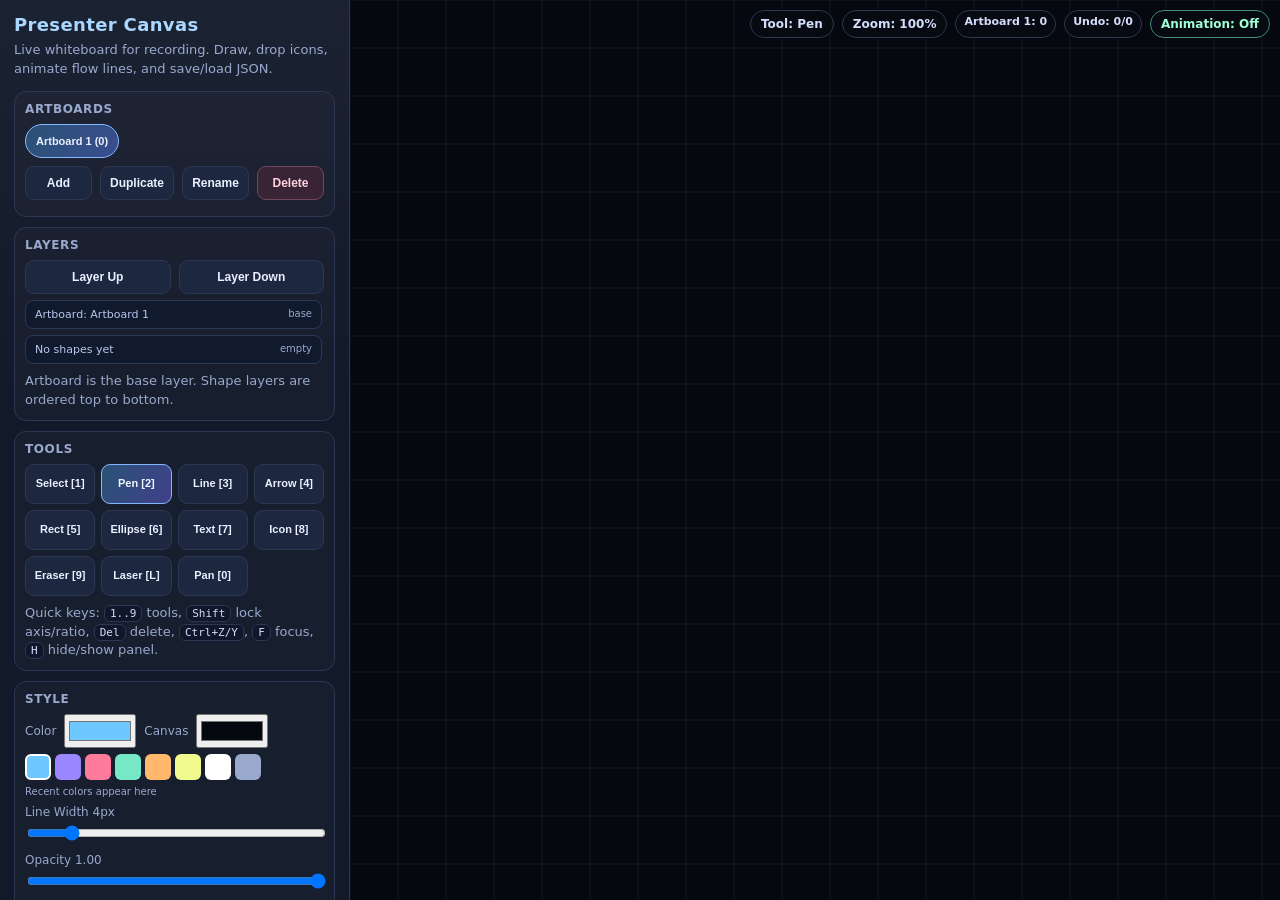
==== commit eefee667: "feat(presenter-canvas): add layers panel and exact rectangle pathfinder Changed: - Added a Layers se" ====
--- a/presenter_canvas.html
+++ b/presenter_canvas.html
@@ -160,6 +160,53 @@
       border-color: #84b8ff;
     }
 
+    .layer-list {
+      display: flex;
+      flex-direction: column;
+      gap: 6px;
+      max-height: 220px;
+      overflow: auto;
+      padding-right: 2px;
+    }
+
+    .layer-item {
+      width: 100%;
+      text-align: left;
+      border: 1px solid var(--border);
+      border-radius: 8px;
+      background: #17213a;
+      color: var(--text);
+      padding: 7px 9px;
+      font-size: 11px;
+      line-height: 1.2;
+      display: flex;
+      justify-content: space-between;
+      align-items: center;
+      gap: 8px;
+    }
+
+    .layer-item.layer-artboard {
+      background: #11192d;
+      color: #b8c9ed;
+      cursor: default;
+    }
+
+    .layer-item.layer-shape {
+      cursor: pointer;
+    }
+
+    .layer-item.layer-shape.active {
+      border-color: #89c3ff;
+      background: linear-gradient(120deg, #223d63, #2e4372);
+      color: #edf6ff;
+    }
+
+    .layer-item .meta {
+      color: var(--muted);
+      font-size: 10px;
+      white-space: nowrap;
+    }
+
     .mini-grid {
       display: grid;
       grid-template-columns: repeat(3, minmax(0, 1fr));
@@ -368,6 +415,16 @@
       </section>
 
       <section class="group">
+        <h3>Layers</h3>
+        <div class="row">
+          <button id="btnLayerUp">Layer Up</button>
+          <button id="btnLayerDown">Layer Down</button>
+        </div>
+        <div class="layer-list" id="layerList"></div>
+        <p class="sub" style="margin:8px 0 0">Artboard is the base layer. Shape layers are ordered top to bottom.</p>
+      </section>
+
+      <section class="group">
         <h3>Tools</h3>
         <div class="tool-grid" id="toolGrid"></div>
         <p class="sub" style="margin:8px 0 0">Quick keys: <span class="kbd">1..9</span> tools, <span class="kbd">Shift</span> lock axis/ratio, <span class="kbd">Del</span> delete, <span class="kbd">Ctrl+Z/Y</span>, <span class="kbd">F</span> focus, <span class="kbd">H</span> hide/show panel.</p>
@@ -489,7 +546,7 @@
           <button id="btnPathIntersect">Intersect</button>
           <button id="btnPathSubtract">Subtract</button>
         </div>
-        <p class="sub" style="margin:8px 0 0">Select overlapping objects (bounds-based). Subtract uses the last selected object as primary; if more than two are selected, the last two are used.</p>
+        <p class="sub" style="margin:8px 0 0">Rectangles use exact boolean pieces. Other objects use bounds approximation. Subtract uses the last selected object as primary; if more than two are selected, the last two are used.</p>
       </section>
 
       <section class="group">
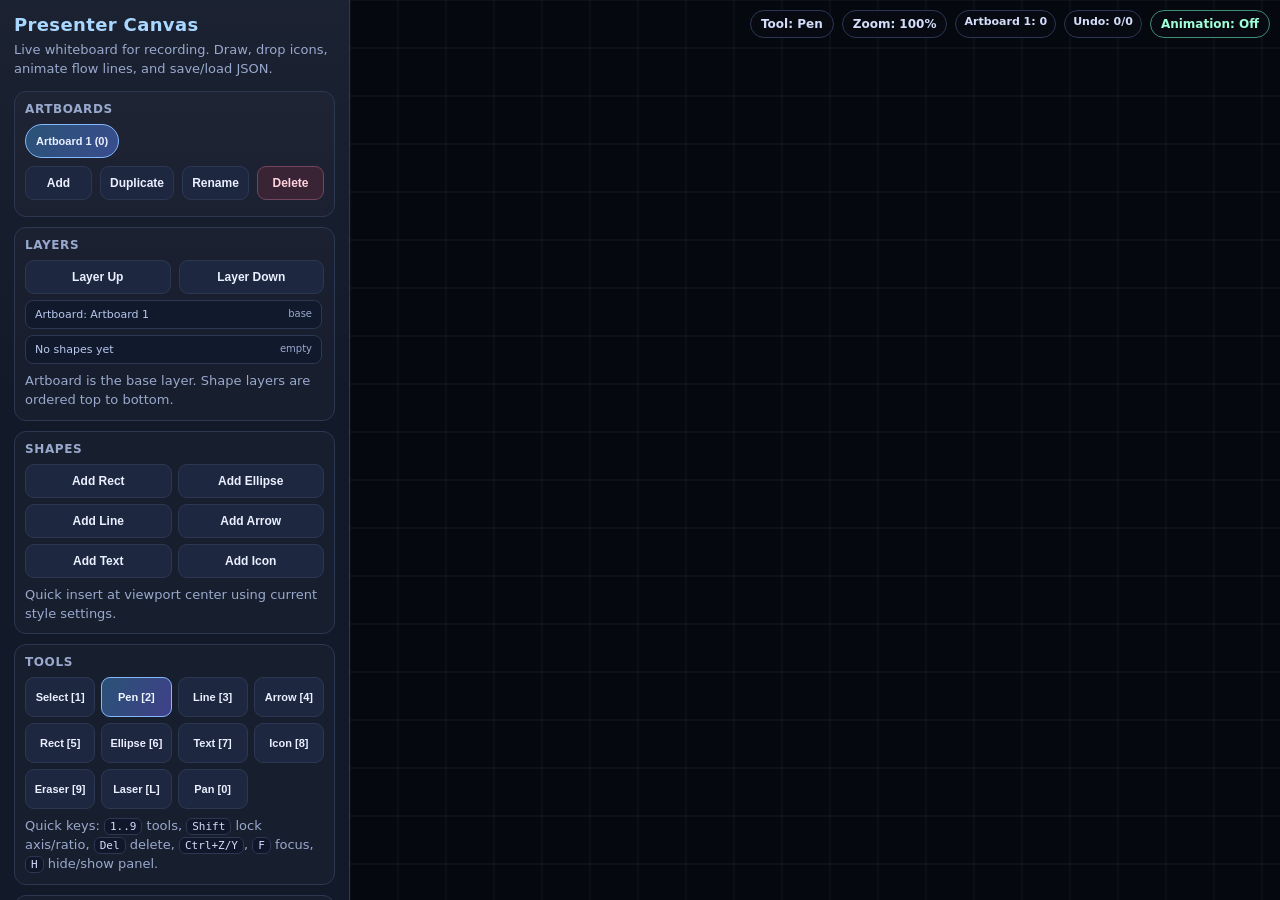
==== commit ce444095: "feat(presenter-canvas): add quick-add shapes panel Changed: - Added a dedicated Shapes section in pr" ====
--- a/presenter_canvas.html
+++ b/presenter_canvas.html
@@ -422,6 +422,19 @@
         </div>
         <div class="layer-list" id="layerList"></div>
         <p class="sub" style="margin:8px 0 0">Artboard is the base layer. Shape layers are ordered top to bottom.</p>
+      </section>
+
+      <section class="group">
+        <h3>Shapes</h3>
+        <div class="mini-grid cols-2">
+          <button id="btnAddRect">Add Rect</button>
+          <button id="btnAddEllipse">Add Ellipse</button>
+          <button id="btnAddLine">Add Line</button>
+          <button id="btnAddArrow">Add Arrow</button>
+          <button id="btnAddText">Add Text</button>
+          <button id="btnAddIcon">Add Icon</button>
+        </div>
+        <p class="sub" style="margin:8px 0 0">Quick insert at viewport center using current style settings.</p>
       </section>
 
       <section class="group">
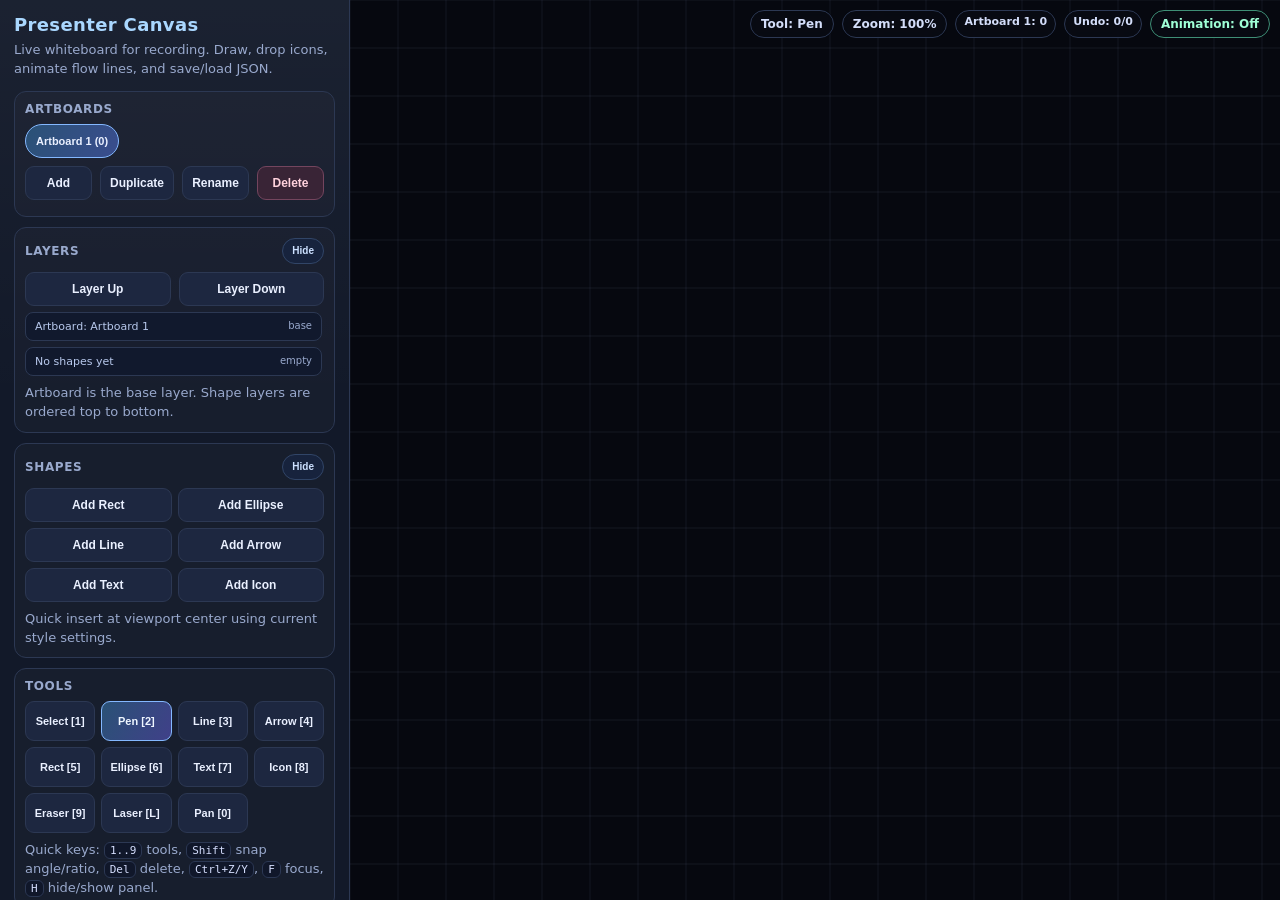
==== commit dcbed93c: "fix(presenter-canvas): improve shape draw flow and collapsible sidebar panels Changed: - presenter_c" ====
--- a/presenter_canvas.html
+++ b/presenter_canvas.html
@@ -77,6 +77,41 @@
       color: var(--muted);
     }
 
+    .group-head {
+      display: flex;
+      align-items: center;
+      justify-content: space-between;
+      gap: 8px;
+      margin-bottom: 8px;
+    }
+
+    .group-head h3 {
+      margin: 0;
+    }
+
+    .group-toggle {
+      flex: initial;
+      min-height: 26px;
+      border-radius: 999px;
+      padding: 3px 9px;
+      font-size: 10px;
+      background: #17233d;
+      border-color: #314567;
+      color: #cce0ff;
+    }
+
+    .group.collapsible .group-body {
+      display: block;
+    }
+
+    .group.collapsible.collapsed .group-head {
+      margin-bottom: 0;
+    }
+
+    .group.collapsible.collapsed .group-body {
+      display: none;
+    }
+
     .tool-grid {
       display: grid;
       grid-template-columns: repeat(4, minmax(0, 1fr));
@@ -414,33 +449,43 @@
         </div>
       </section>
 
-      <section class="group">
-        <h3>Layers</h3>
-        <div class="row">
-          <button id="btnLayerUp">Layer Up</button>
-          <button id="btnLayerDown">Layer Down</button>
-        </div>
-        <div class="layer-list" id="layerList"></div>
-        <p class="sub" style="margin:8px 0 0">Artboard is the base layer. Shape layers are ordered top to bottom.</p>
-      </section>
-
-      <section class="group">
-        <h3>Shapes</h3>
-        <div class="mini-grid cols-2">
-          <button id="btnAddRect">Add Rect</button>
-          <button id="btnAddEllipse">Add Ellipse</button>
-          <button id="btnAddLine">Add Line</button>
-          <button id="btnAddArrow">Add Arrow</button>
-          <button id="btnAddText">Add Text</button>
-          <button id="btnAddIcon">Add Icon</button>
-        </div>
-        <p class="sub" style="margin:8px 0 0">Quick insert at viewport center using current style settings.</p>
+      <section class="group collapsible" data-panel="layers">
+        <div class="group-head">
+          <h3>Layers</h3>
+          <button type="button" class="group-toggle" data-toggle-panel="layers" aria-controls="layersBody" aria-expanded="true">Hide</button>
+        </div>
+        <div class="group-body" id="layersBody">
+          <div class="row">
+            <button id="btnLayerUp">Layer Up</button>
+            <button id="btnLayerDown">Layer Down</button>
+          </div>
+          <div class="layer-list" id="layerList"></div>
+          <p class="sub" style="margin:8px 0 0">Artboard is the base layer. Shape layers are ordered top to bottom.</p>
+        </div>
+      </section>
+
+      <section class="group collapsible" data-panel="shapes">
+        <div class="group-head">
+          <h3>Shapes</h3>
+          <button type="button" class="group-toggle" data-toggle-panel="shapes" aria-controls="shapesBody" aria-expanded="true">Hide</button>
+        </div>
+        <div class="group-body" id="shapesBody">
+          <div class="mini-grid cols-2">
+            <button id="btnAddRect">Add Rect</button>
+            <button id="btnAddEllipse">Add Ellipse</button>
+            <button id="btnAddLine">Add Line</button>
+            <button id="btnAddArrow">Add Arrow</button>
+            <button id="btnAddText">Add Text</button>
+            <button id="btnAddIcon">Add Icon</button>
+          </div>
+          <p class="sub" style="margin:8px 0 0">Quick insert at viewport center using current style settings.</p>
+        </div>
       </section>
 
       <section class="group">
         <h3>Tools</h3>
         <div class="tool-grid" id="toolGrid"></div>
-        <p class="sub" style="margin:8px 0 0">Quick keys: <span class="kbd">1..9</span> tools, <span class="kbd">Shift</span> lock axis/ratio, <span class="kbd">Del</span> delete, <span class="kbd">Ctrl+Z/Y</span>, <span class="kbd">F</span> focus, <span class="kbd">H</span> hide/show panel.</p>
+        <p class="sub" style="margin:8px 0 0">Quick keys: <span class="kbd">1..9</span> tools, <span class="kbd">Shift</span> snap angle/ratio, <span class="kbd">Del</span> delete, <span class="kbd">Ctrl+Z/Y</span>, <span class="kbd">F</span> focus, <span class="kbd">H</span> hide/show panel.</p>
       </section>
 
       <section class="group">
@@ -615,6 +660,7 @@
         <tr><td><span class="kbd">Ctrl+Shift+S</span></td><td>Export DSL Starter</td></tr>
         <tr><td><span class="kbd">Ctrl+O</span></td><td>Load JSON</td></tr>
         <tr><td><span class="kbd">Drag</span> on empty</td><td>Marquee select shapes that overlap the box</td></tr>
+        <tr><td><span class="kbd">Shift</span> + line/arrow drag</td><td>Snap to horizontal, vertical, or 45° diagonals</td></tr>
         <tr><td><span class="kbd">Shift+Click</span> / <span class="kbd">Shift+Drag</span></td><td>Add to selection</td></tr>
         <tr><td><span class="kbd">Alt+Drag</span></td><td>Subtract overlapped shapes from selection</td></tr>
         <tr><td><span class="kbd">Drag point handles</span></td><td>Edit selected line/rectangle geometry</td></tr>
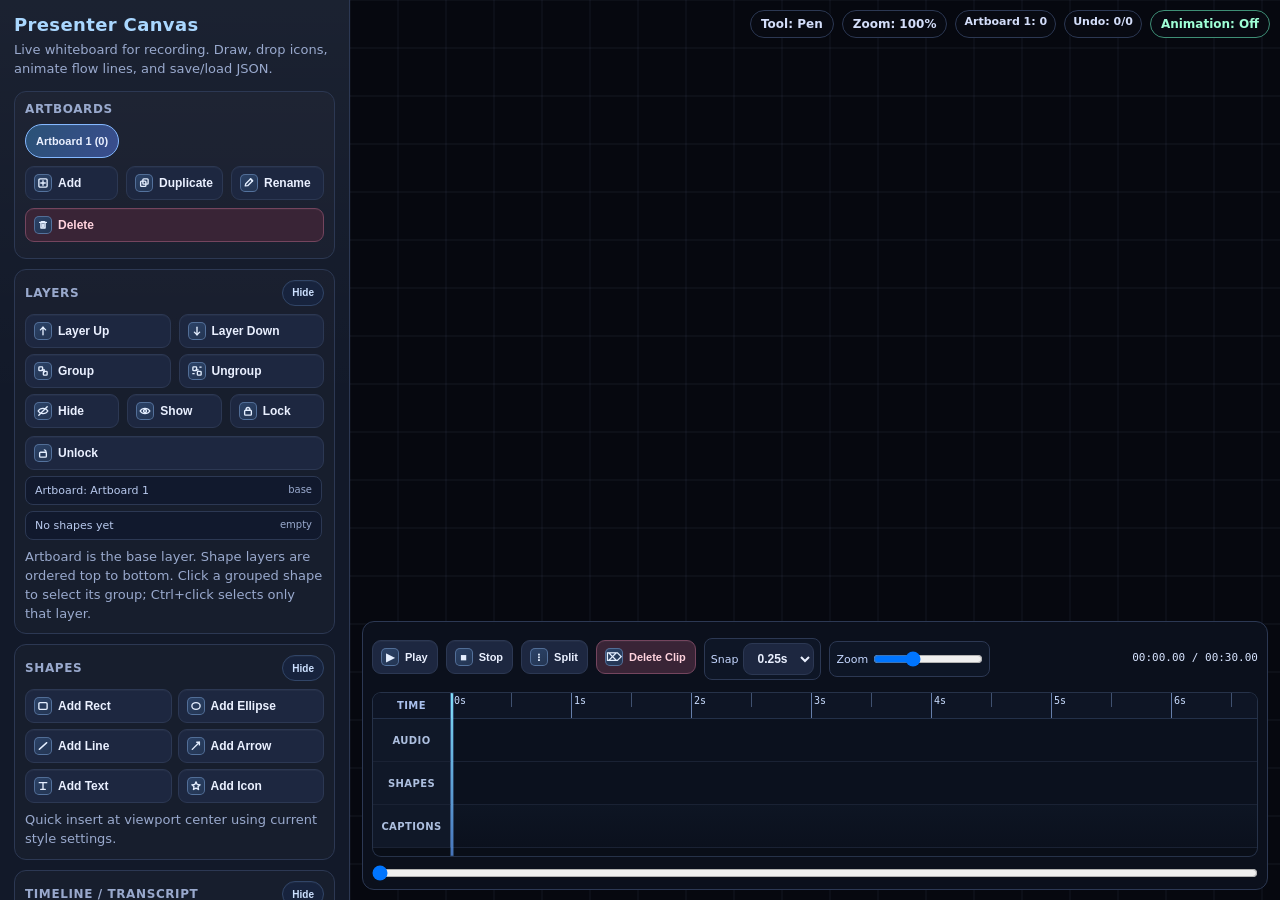
==== commit a0a74973: "feat(presenter): polish canvas UX and add shorts/present workflows Changed: - Updated presenter canv" ====
--- a/presenter_canvas.html
+++ b/presenter_canvas.html
@@ -131,23 +131,137 @@
     button {
       cursor: pointer;
       min-height: 34px;
+      display: inline-flex;
+      align-items: center;
+      justify-content: center;
+      gap: 6px;
+      transition: border-color 0.14s ease, transform 0.08s ease, background 0.14s ease, box-shadow 0.14s ease;
+      box-shadow: 0 1px 0 rgba(255, 255, 255, 0.03) inset;
     }
 
     button:hover, select:hover, input[type="number"]:hover, input[type="text"]:hover {
       border-color: #8ebfff;
+      background: #243354;
+    }
+
+    button:active {
+      transform: translateY(1px);
+    }
+
+    button:focus-visible, select:focus-visible, input:focus-visible {
+      outline: 2px solid rgba(126, 191, 255, 0.72);
+      outline-offset: 1px;
     }
 
     button.tool {
-      min-height: 40px;
+      min-height: 50px;
       font-size: 11px;
-      padding: 6px;
+      padding: 7px 8px;
       line-height: 1.15;
+      justify-content: flex-start;
+      flex-direction: column;
+      align-items: stretch;
+      gap: 4px;
+      background: linear-gradient(180deg, #1e2b46, #1a253c);
+    }
+
+    button.tool .tool-row {
+      display: flex;
+      align-items: center;
+      gap: 7px;
+      justify-content: space-between;
+    }
+
+    button.tool .tool-icon {
+      min-width: 20px;
+      height: 20px;
+      border-radius: 6px;
+      display: inline-flex;
+      align-items: center;
+      justify-content: center;
+      font-size: 11px;
+      font-weight: 800;
+      color: #e8f2ff;
+      background: linear-gradient(140deg, #2f4f74, #2b3e61);
+      border: 1px solid rgba(140, 184, 250, 0.42);
+    }
+
+    button.tool .tool-label {
+      flex: 1;
+      text-align: left;
+      color: #dbe8ff;
+      font-weight: 700;
+      white-space: nowrap;
+      overflow: hidden;
+      text-overflow: ellipsis;
+    }
+
+    button.tool .tool-hotkey {
+      margin-left: auto;
+      border: 1px solid rgba(140, 166, 214, 0.42);
+      border-radius: 6px;
+      background: #152036;
+      color: #bdd2f4;
+      padding: 1px 5px;
+      font-family: "JetBrains Mono", "Fira Mono", monospace;
+      font-size: 10px;
+      line-height: 1.2;
     }
 
     button.tool.active {
-      background: linear-gradient(120deg, #2a5276, #404089);
+      background: linear-gradient(120deg, #2f5c84, #3f468f);
       border-color: #84b8ff;
       color: #eef6ff;
+      box-shadow: 0 0 0 1px rgba(137, 191, 255, 0.45), inset 0 1px 0 rgba(255, 255, 255, 0.1);
+    }
+
+    button.tool.active .tool-icon {
+      background: linear-gradient(140deg, #3c6ca0, #3a5d94);
+      border-color: rgba(176, 215, 255, 0.7);
+    }
+
+    button.with-icon {
+      justify-content: flex-start;
+      text-align: left;
+      padding-left: 8px;
+    }
+
+    button.with-icon .btn-ico {
+      width: 18px;
+      min-width: 18px;
+      height: 18px;
+      border-radius: 5px;
+      display: inline-flex;
+      align-items: center;
+      justify-content: center;
+      font-size: 11px;
+      font-weight: 800;
+      color: #e5efff;
+      background: linear-gradient(150deg, #2b4267, #243552);
+      border: 1px solid rgba(148, 189, 245, 0.4);
+    }
+
+    button.with-icon .btn-ico.svg {
+      padding: 1px;
+    }
+
+    button.with-icon .btn-ico.svg svg {
+      width: 12px;
+      height: 12px;
+      stroke: currentColor;
+      fill: none;
+      stroke-width: 1.8;
+      stroke-linecap: round;
+      stroke-linejoin: round;
+      display: block;
+    }
+
+    button.with-icon .btn-label {
+      flex: 1;
+      min-width: 0;
+      white-space: nowrap;
+      overflow: hidden;
+      text-overflow: ellipsis;
     }
 
     button.primary {
@@ -252,6 +366,34 @@
       grid-template-columns: repeat(2, minmax(0, 1fr));
     }
 
+    .motion-grid {
+      display: grid;
+      grid-template-columns: repeat(2, minmax(0, 1fr));
+      gap: 6px;
+      margin-top: 8px;
+    }
+
+    .motion-field {
+      display: flex;
+      flex-direction: column;
+      gap: 4px;
+    }
+
+    .motion-field label {
+      margin: 0;
+      font-size: 10px;
+      text-transform: uppercase;
+      letter-spacing: 0.04em;
+      color: #afbfde;
+    }
+
+    .motion-field input[type="number"],
+    .motion-field select {
+      min-height: 30px;
+      font-size: 11px;
+      padding: 5px 7px;
+    }
+
     label {
       font-size: 12px;
       color: var(--muted);
@@ -315,6 +457,157 @@
       font-size: 12px;
       line-height: 1.35;
       min-height: 34px;
+    }
+
+    .timeline-scrub {
+      width: 100%;
+      margin-top: 6px;
+    }
+
+    .timeline-time {
+      margin-top: 6px;
+      font-size: 11px;
+      color: #c9d9ff;
+      font-family: "JetBrains Mono", "Fira Mono", monospace;
+    }
+
+    .transcript-now {
+      margin-top: 8px;
+      border: 1px solid var(--border);
+      border-radius: 8px;
+      background: #131d33;
+      padding: 8px;
+      font-size: 12px;
+      min-height: 50px;
+      line-height: 1.35;
+      color: #e8f0ff;
+    }
+
+    .transcript-list {
+      margin-top: 8px;
+      border: 1px solid var(--border);
+      border-radius: 8px;
+      background: #111a2f;
+      max-height: 190px;
+      overflow: auto;
+      padding: 4px;
+    }
+
+    .transcript-item {
+      width: 100%;
+      text-align: left;
+      border: 1px solid transparent;
+      border-radius: 7px;
+      background: #16213a;
+      color: #d9e5ff;
+      padding: 6px 8px;
+      margin: 3px 0;
+      font-size: 11px;
+      line-height: 1.3;
+      display: flex;
+      gap: 7px;
+      align-items: flex-start;
+    }
+
+    .transcript-item .time {
+      color: #8fb2eb;
+      font-family: "JetBrains Mono", "Fira Mono", monospace;
+      min-width: 58px;
+      flex: initial;
+      white-space: nowrap;
+    }
+
+    .transcript-item.active {
+      border-color: #7ab6ff;
+      background: linear-gradient(120deg, #223f68, #2c4a78);
+      color: #eff7ff;
+    }
+
+    .caption-template-list {
+      margin-top: 8px;
+      display: grid;
+      grid-template-columns: repeat(3, minmax(0, 1fr));
+      gap: 6px;
+    }
+
+    .caption-template-list button {
+      min-height: 38px;
+      font-size: 10px;
+      display: flex;
+      flex-direction: column;
+      align-items: flex-start;
+      justify-content: center;
+      gap: 2px;
+      padding: 6px 7px;
+      text-align: left;
+      line-height: 1.15;
+    }
+
+    .caption-template-list button .name {
+      font-weight: 800;
+      color: #e8f1ff;
+      letter-spacing: 0.02em;
+      font-size: 10px;
+    }
+
+    .caption-template-list button .meta {
+      color: #9fb7de;
+      font-weight: 600;
+      font-size: 9px;
+      white-space: nowrap;
+      overflow: hidden;
+      text-overflow: ellipsis;
+      max-width: 100%;
+    }
+
+    .caption-template-list button.active {
+      border-color: #88d8bf;
+      background: linear-gradient(130deg, #22483f, #1d3a35);
+      color: #e8fff5;
+      box-shadow: 0 0 0 1px rgba(136, 216, 191, 0.36);
+    }
+
+    .caption-custom {
+      margin-top: 8px;
+      border: 1px solid var(--border);
+      border-radius: 8px;
+      background: #10192c;
+      padding: 8px;
+      display: none;
+    }
+
+    .caption-custom.active {
+      display: block;
+    }
+
+    .caption-custom .grid {
+      display: grid;
+      grid-template-columns: 1fr 1fr;
+      gap: 6px 8px;
+      align-items: center;
+    }
+
+    .caption-custom .grid label {
+      margin: 0;
+      font-size: 11px;
+      color: #c9dcff;
+    }
+
+    .caption-custom .grid input[type="color"] {
+      width: 100%;
+      min-height: 28px;
+      padding: 2px;
+    }
+
+    .caption-custom .grid input[type="number"],
+    .caption-custom .grid select {
+      min-height: 28px;
+      font-size: 11px;
+    }
+
+    .caption-custom .grid input[type="checkbox"] {
+      justify-self: start;
+      margin: 0;
     }
 
     .kbd {
@@ -359,6 +652,19 @@
       .menu-btn {
         display: inline-flex;
       }
+      .timeline-dock {
+        width: calc(100% - 12px);
+        bottom: 6px;
+        padding: 7px;
+      }
+      .timeline-toolbar .time {
+        margin-left: 0;
+        width: 100%;
+        text-align: left;
+      }
+      .caption-template-list {
+        grid-template-columns: repeat(2, minmax(0, 1fr));
+      }
     }
 
     .menu-btn { display: none; }
@@ -430,6 +736,321 @@
       display: none;
     }
     .snap-badge.on { display: block; }
+
+    .timeline-dock {
+      --timeline-label-width: 78px;
+      position: absolute;
+      left: 50%;
+      transform: translateX(-50%);
+      bottom: 10px;
+      z-index: 10;
+      width: min(1180px, calc(100% - 24px));
+      border: 1px solid var(--border);
+      border-radius: 12px;
+      background: rgba(12, 18, 30, 0.92);
+      backdrop-filter: blur(5px);
+      padding: 8px 9px;
+      display: flex;
+      flex-direction: column;
+      gap: 8px;
+    }
+
+    .timeline-toolbar {
+      display: flex;
+      align-items: center;
+      gap: 8px;
+      flex-wrap: wrap;
+    }
+
+    .timeline-toolbar button {
+      min-height: 30px;
+      font-size: 11px;
+      flex: initial;
+      white-space: nowrap;
+    }
+
+    .timeline-toolbar .inline {
+      display: inline-flex;
+      align-items: center;
+      gap: 5px;
+      font-size: 11px;
+      color: #c5d7ff;
+      border: 1px solid var(--border);
+      border-radius: 8px;
+      padding: 4px 6px;
+      background: rgba(16, 24, 41, 0.86);
+    }
+
+    .timeline-toolbar .inline select,
+    .timeline-toolbar .inline input[type="range"] {
+      margin: 0;
+      min-height: 26px;
+    }
+
+    .timeline-toolbar .inline input[type="range"] {
+      width: 110px;
+      padding: 0;
+    }
+
+    .timeline-toolbar .time {
+      margin-left: auto;
+      font-size: 11px;
+      color: #d7e3ff;
+      font-family: "JetBrains Mono", "Fira Mono", monospace;
+      min-width: 132px;
+      text-align: right;
+      white-space: nowrap;
+    }
+
+    .timeline-editor-scroll {
+      position: relative;
+      border: 1px solid rgba(132, 168, 230, 0.24);
+      border-radius: 9px;
+      background: rgba(10, 14, 24, 0.88);
+      max-height: 190px;
+      overflow: auto hidden;
+      padding: 0;
+    }
+
+    .timeline-editor-content {
+      position: relative;
+      min-height: 124px;
+      padding-bottom: 8px;
+      user-select: none;
+    }
+
+    .timeline-ruler {
+      position: relative;
+      height: 26px;
+      display: grid;
+      grid-template-columns: var(--timeline-label-width) 1fr;
+      align-items: stretch;
+      border-bottom: 1px solid rgba(123, 154, 214, 0.2);
+      background: rgba(16, 23, 40, 0.86);
+    }
+
+    .timeline-ruler-label {
+      display: flex;
+      align-items: center;
+      justify-content: center;
+      color: #a9c0ec;
+      font-size: 10px;
+      font-weight: 700;
+      letter-spacing: 0.04em;
+      text-transform: uppercase;
+      border-right: 1px solid rgba(123, 154, 214, 0.2);
+    }
+
+    .timeline-ruler-body {
+      position: relative;
+      height: 100%;
+    }
+
+    .timeline-ruler-tick {
+      position: absolute;
+      top: 0;
+      width: 1px;
+      background: rgba(145, 177, 235, 0.38);
+      height: 56%;
+    }
+
+    .timeline-ruler-tick.major {
+      height: 100%;
+      background: rgba(145, 177, 235, 0.68);
+    }
+
+    .timeline-ruler-tick-label {
+      position: absolute;
+      top: 2px;
+      transform: translateX(3px);
+      font-size: 10px;
+      color: #c9dcff;
+      font-family: "JetBrains Mono", "Fira Mono", monospace;
+      white-space: nowrap;
+    }
+
+    .timeline-track {
+      position: relative;
+      display: grid;
+      grid-template-columns: var(--timeline-label-width) 1fr;
+      min-height: 42px;
+      border-bottom: 1px solid rgba(123, 154, 214, 0.15);
+    }
+
+    .timeline-track-label {
+      display: flex;
+      align-items: center;
+      justify-content: center;
+      color: #adbfdf;
+      font-size: 10px;
+      font-weight: 700;
+      letter-spacing: 0.04em;
+      text-transform: uppercase;
+      border-right: 1px solid rgba(123, 154, 214, 0.2);
+      background: rgba(18, 27, 46, 0.78);
+    }
+
+    .timeline-track-body {
+      position: relative;
+      min-height: 42px;
+      background: rgba(12, 18, 32, 0.85);
+    }
+
+    .timeline-track-body.captions {
+      background: linear-gradient(180deg, rgba(14, 22, 37, 0.9), rgba(11, 17, 30, 0.9));
+      cursor: crosshair;
+    }
+
+    .timeline-audio-clip,
+    .timeline-shape-clip {
+      position: absolute;
+      top: 7px;
+      height: 28px;
+      border-radius: 7px;
+      border: 1px solid rgba(120, 170, 255, 0.45);
+      background: linear-gradient(135deg, rgba(35, 70, 126, 0.88), rgba(30, 48, 90, 0.92));
+      color: #e7f0ff;
+      font-size: 10px;
+      font-weight: 700;
+      padding: 6px 8px;
+      white-space: nowrap;
+      overflow: hidden;
+      text-overflow: ellipsis;
+      pointer-events: none;
+    }
+
+    .timeline-shape-clip {
+      border-color: rgba(130, 214, 185, 0.45);
+      background: linear-gradient(135deg, rgba(35, 102, 87, 0.88), rgba(22, 72, 62, 0.92));
+    }
+
+    .timeline-shape-clip.motion {
+      height: 16px;
+      padding: 2px 6px;
+      font-size: 9px;
+      border-color: rgba(116, 228, 196, 0.65);
+      background: linear-gradient(135deg, rgba(22, 114, 95, 0.95), rgba(14, 82, 69, 0.98));
+      box-shadow: inset 0 0 0 1px rgba(174, 242, 221, 0.2);
+    }
+
+    .timeline-clip {
+      position: absolute;
+      top: 7px;
+      height: 28px;
+      border-radius: 7px;
+      border: 1px solid rgba(130, 175, 255, 0.48);
+      background: linear-gradient(135deg, #2e4f7f, #233a62);
+      color: #e9f1ff;
+      font-size: 11px;
+      display: flex;
+      align-items: center;
+      min-width: 14px;
+      overflow: hidden;
+      cursor: grab;
+      box-shadow: inset 0 0 0 1px rgba(255, 255, 255, 0.05);
+    }
+
+    .timeline-clip:active {
+      cursor: grabbing;
+    }
+
+    .timeline-clip.active {
+      border-color: #9ed1ff;
+      box-shadow: 0 0 0 1px rgba(131, 192, 255, 0.6), inset 0 0 0 1px rgba(255, 255, 255, 0.12);
+      background: linear-gradient(135deg, #3a639a, #2b4b7c);
+    }
+
+    .timeline-clip.current {
+      border-color: #78f0c9;
+      box-shadow: 0 0 0 1px rgba(80, 236, 187, 0.62);
+    }
+
+    .timeline-clip-label {
+      display: block;
+      padding: 0 8px;
+      white-space: nowrap;
+      overflow: hidden;
+      text-overflow: ellipsis;
+      width: 100%;
+      pointer-events: none;
+    }
+
+    .timeline-clip-handle {
+      position: absolute;
+      top: 0;
+      width: 7px;
+      height: 100%;
+      cursor: ew-resize;
+      background: rgba(255, 255, 255, 0.18);
+    }
+
+    .timeline-clip-handle.left {
+      left: 0;
+      border-top-left-radius: 7px;
+      border-bottom-left-radius: 7px;
+    }
+
+    .timeline-clip-handle.right {
+      right: 0;
+      border-top-right-radius: 7px;
+      border-bottom-right-radius: 7px;
+    }
+
+    .timeline-playhead {
+      position: absolute;
+      top: 0;
+      width: 2px;
+      background: linear-gradient(180deg, rgba(132, 230, 255, 0.95), rgba(95, 158, 255, 0.7));
+      pointer-events: none;
+      box-shadow: 0 0 0 1px rgba(104, 172, 255, 0.32);
+      border-radius: 2px;
+    }
+
+    .timeline-dock input[type="range"] {
+      margin: 0;
+      width: 100%;
+    }
+
+    .live-transcript-overlay {
+      position: absolute;
+      left: 50%;
+      transform: translateX(-50%);
+      bottom: clamp(88px, 24vh, 220px);
+      z-index: 9;
+      min-width: min(780px, calc(100% - 60px));
+      max-width: min(920px, calc(100% - 36px));
+      text-align: center;
+      padding: 8px 12px;
+      border-radius: 10px;
+      border: 1px solid rgba(255, 255, 255, 0.14);
+      background: rgba(3, 6, 12, 0.72);
+      color: #eef5ff;
+      font-size: 22px;
+      line-height: 1.35;
+      font-weight: 700;
+      text-shadow: 0 1px 1px rgba(0, 0, 0, 0.45);
+      pointer-events: none;
+      opacity: 0;
+      transition: opacity 0.12s;
+      white-space: pre-wrap;
+    }
+
+    .live-transcript-overlay.active {
+      opacity: 1;
+    }
+
+    .live-transcript-overlay .word {
+      display: inline-block;
+      padding: 0 0.06em;
+      border-radius: 0.22em;
+      transition: background 0.1s ease, color 0.1s ease, transform 0.08s ease;
+    }
+
+    .live-transcript-overlay .word.active {
+      background: var(--caption-highlight-bg, #ffe05d);
+      color: var(--caption-highlight-color, #0f1118);
+      transform: translateY(-0.02em);
+    }
   </style>
 </head>
 <body>
@@ -459,8 +1080,18 @@
             <button id="btnLayerUp">Layer Up</button>
             <button id="btnLayerDown">Layer Down</button>
           </div>
+          <div class="row">
+            <button id="btnGroupSelection">Group</button>
+            <button id="btnUngroupSelection">Ungroup</button>
+          </div>
+          <div class="row">
+            <button id="btnHideSelection">Hide</button>
+            <button id="btnShowSelection">Show</button>
+            <button id="btnLockSelection">Lock</button>
+            <button id="btnUnlockSelection">Unlock</button>
+          </div>
           <div class="layer-list" id="layerList"></div>
-          <p class="sub" style="margin:8px 0 0">Artboard is the base layer. Shape layers are ordered top to bottom.</p>
+          <p class="sub" style="margin:8px 0 0">Artboard is the base layer. Shape layers are ordered top to bottom. Click a grouped shape to select its group; Ctrl+click selects only that layer.</p>
         </div>
       </section>
 
@@ -482,146 +1113,309 @@
         </div>
       </section>
 
-      <section class="group">
-        <h3>Tools</h3>
-        <div class="tool-grid" id="toolGrid"></div>
-        <p class="sub" style="margin:8px 0 0">Quick keys: <span class="kbd">1..9</span> tools, <span class="kbd">Shift</span> snap angle/ratio, <span class="kbd">Del</span> delete, <span class="kbd">Ctrl+Z/Y</span>, <span class="kbd">F</span> focus, <span class="kbd">H</span> hide/show panel.</p>
+      <section class="group collapsible" data-panel="timeline">
+        <div class="group-head">
+          <h3>Timeline / Transcript</h3>
+          <button type="button" class="group-toggle" data-toggle-panel="timeline" aria-controls="timelineBody" aria-expanded="true">Hide</button>
+        </div>
+        <div class="group-body" id="timelineBody">
+          <div class="row">
+            <button id="btnTimelinePlay" class="primary">Play</button>
+            <button id="btnTimelineStop">Stop</button>
+            <button id="btnTimelineLoadTranscript">Load Transcript</button>
+          </div>
+          <div class="row">
+            <button id="btnTimelineLoadAudio">Load Audio</button>
+            <button id="btnTimelineAddCaption">Add Caption At Time</button>
+          </div>
+          <input id="timelineScrub" class="timeline-scrub" type="range" min="0" max="1000" value="0">
+          <div class="timeline-time" id="timelineTimeLabel">00:00.00 / 00:00.00</div>
+          <div class="transcript-now" id="transcriptNow">Load transcript JSON to preview timed text.</div>
+          <div class="transcript-list" id="transcriptList"></div>
+          <div class="caption-template-list" id="captionTemplateList">
+            <button type="button" data-caption-template="typewriter"><span class="name">Typewriter</span><span class="meta">char reveal</span></button>
+            <button type="button" data-caption-template="karaoke_classic"><span class="name">Karaoke</span><span class="meta">active word</span></button>
+            <button type="button" data-caption-template="impact_yellow"><span class="name">Impact Yellow</span><span class="meta">bold + punch</span></button>
+            <button type="button" data-caption-template="clean_paragraph"><span class="name">Clean Paragraph</span><span class="meta">minimal subtitle</span></button>
+            <button type="button" data-caption-template="bold_two_words"><span class="name">Bold Two Words</span><span class="meta">headline style</span></button>
+            <button type="button" data-caption-template="custom"><span class="name">Custom</span><span class="meta">manual controls</span></button>
+          </div>
+          <div class="row" style="margin-top:8px">
+            <button id="btnCaptionApplyAll">Apply To All Clips</button>
+            <button id="btnCaptionApplySelected">Apply To Selected Clip(s)</button>
+          </div>
+          <div class="caption-custom" id="captionCustomControls">
+            <div class="grid">
+              <label for="captionTextColor">Text</label>
+              <input id="captionTextColor" type="color" value="#f7fbff">
+              <label for="captionStrokeColor">Stroke</label>
+              <input id="captionStrokeColor" type="color" value="#05070d">
+              <label for="captionHighlightColor">Highlight</label>
+              <input id="captionHighlightColor" type="color" value="#ffe05d">
+              <label for="captionOverlayBg">Background</label>
+              <input id="captionOverlayBg" type="color" value="#111111">
+              <label for="captionFontSize">Font Size</label>
+              <input id="captionFontSize" type="number" min="14" max="96" value="22">
+              <label for="captionStrokeWidth">Stroke Width</label>
+              <input id="captionStrokeWidth" type="number" min="0" max="8" step="0.5" value="4">
+              <label for="captionLineHeight">Line Height</label>
+              <input id="captionLineHeight" type="number" min="1" max="2.2" step="0.05" value="1.34">
+              <label for="captionLetterSpacing">Letter Spacing</label>
+              <input id="captionLetterSpacing" type="number" min="-1" max="5" step="0.1" value="0">
+              <label for="captionOverlayOpacity">BG Opacity</label>
+              <input id="captionOverlayOpacity" type="number" min="0" max="1" step="0.05" value="0.76">
+              <label for="captionActionMode">Action</label>
+              <select id="captionActionMode">
+                <option value="plain">Plain</option>
+                <option value="karaoke" selected>Karaoke Word Highlight</option>
+                <option value="typewriter">Typewriter</option>
+              </select>
+              <label for="captionFontWeight">Font Weight</label>
+              <select id="captionFontWeight">
+                <option value="500">Medium</option>
+                <option value="600">Semi Bold</option>
+                <option value="700" selected>Bold</option>
+                <option value="800">Extra Bold</option>
+                <option value="900">Black</option>
+              </select>
+              <label for="captionWordHighlight">Word Highlight</label>
+              <input id="captionWordHighlight" type="checkbox" checked>
+            </div>
+          </div>
+          <p class="sub" style="margin:8px 0 0">Bottom timeline editor: drag clips to move, drag edges to trim, <span class="kbd">Shift+Click</span> multi-select, <span class="kbd">X</span> split at playhead.</p>
+          <input id="timelineTranscriptLoader" type="file" accept=".json,application/json" style="display:none">
+          <input id="timelineAudioLoader" type="file" accept="audio/*" style="display:none">
+        </div>
       </section>
 
-      <section class="group">
-        <h3>Style</h3>
-        <div class="row tight">
-          <label for="strokeColor" style="margin:0">Color</label>
-          <input id="strokeColor" type="color" value="#6ec8ff" style="flex:initial;width:72px;padding:2px;height:34px">
-          <label for="bgColor" style="margin:0">Canvas</label>
-          <input id="bgColor" type="color" value="#06080f" style="flex:initial;width:72px;padding:2px;height:34px">
-        </div>
-        <div class="palette" id="palette"></div>
-        <div class="recent-row" id="recentColors"></div>
-
-        <label for="lineWidth">Line Width <span id="lineWidthValue"></span></label>
-        <input id="lineWidth" type="range" min="1" max="24" value="4">
-
-        <label for="opacity">Opacity <span id="opacityValue">1.00</span></label>
-        <input id="opacity" type="range" min="0.1" max="1" step="0.05" value="1">
-
-        <label for="lineStyle">Line Style</label>
-        <select id="lineStyle">
-          <option value="solid">Solid</option>
-          <option value="dashed">Dashed</option>
-          <option value="dotted">Dotted</option>
-        </select>
-
-        <div class="row tight" style="margin-top:9px">
-          <input id="animated" type="checkbox">
-          <label for="animated" style="margin:0">Animated stroke (flow + reveal)</label>
-        </div>
-
-        <label for="textSize">Text Size</label>
-        <input id="textSize" type="number" min="12" max="128" value="34">
-
-        <label for="textContent">Text / Label</label>
-        <input id="textContent" type="text" value="Idea" maxlength="160">
-
-        <label for="iconType">Icon Type</label>
-        <select id="iconType">
-          <option value="server">Server</option>
-          <option value="database">Database</option>
-          <option value="cloud">Cloud</option>
-          <option value="user">User</option>
-          <option value="api">API</option>
-          <option value="dataset">Dataset</option>
-          <option value="gpu">GPU</option>
-          <option value="tensor">Tensor</option>
-          <option value="gear">Gear</option>
-          <option value="box">Box</option>
-          <option value="check">Check</option>
-        </select>
-
-        <label for="iconSize">Icon Size</label>
-        <input id="iconSize" type="number" min="20" max="240" value="88">
+      <section class="group collapsible" data-panel="tools">
+        <div class="group-head">
+          <h3>Tools</h3>
+          <button type="button" class="group-toggle" data-toggle-panel="tools" aria-controls="toolsBody" aria-expanded="true">Hide</button>
+        </div>
+        <div class="group-body" id="toolsBody">
+          <div class="tool-grid" id="toolGrid"></div>
+          <p class="sub" style="margin:8px 0 0">Quick keys: <span class="kbd">1..9</span> tools, <span class="kbd">Shift</span> snap angle/ratio, <span class="kbd">Del</span> delete, <span class="kbd">Ctrl+Z/Y</span>, <span class="kbd">F</span> focus, <span class="kbd">H</span> hide/show panel. With Snap On, drag snaps to grid and nearby shape centers/edges.</p>
+        </div>
       </section>
 
-      <section class="group">
-        <h3>Canvas</h3>
-        <div class="row">
-          <button id="btnUndo">Undo</button>
-          <button id="btnRedo">Redo</button>
-          <button id="btnDelete" class="warn">Delete</button>
-        </div>
-        <div class="row">
-          <button id="btnDuplicate">Duplicate</button>
-          <button id="btnBringFwd">Bring Fwd</button>
-          <button id="btnSendBack">Send Back</button>
-        </div>
-        <div class="row">
-          <button id="btnClear" class="warn">Clear</button>
-          <button id="btnCenter">Center View</button>
-          <button id="btnFit">Fit Content</button>
-        </div>
-        <div class="row">
-          <button id="btnGrid">Toggle Grid</button>
-          <button id="btnSnap">Snap: Off</button>
-          <button id="btnFocus">Focus Mode</button>
-          <button id="btnFullscreen">Fullscreen</button>
+      <section class="group collapsible" data-panel="style">
+        <div class="group-head">
+          <h3>Style</h3>
+          <button type="button" class="group-toggle" data-toggle-panel="style" aria-controls="styleBody" aria-expanded="true">Hide</button>
+        </div>
+        <div class="group-body" id="styleBody">
+          <div class="row tight">
+            <label for="strokeColor" style="margin:0">Color</label>
+            <input id="strokeColor" type="color" value="#6ec8ff" style="flex:initial;width:72px;padding:2px;height:34px">
+            <label for="bgColor" style="margin:0">Canvas</label>
+            <input id="bgColor" type="color" value="#06080f" style="flex:initial;width:72px;padding:2px;height:34px">
+          </div>
+          <div class="palette" id="palette"></div>
+          <div class="recent-row" id="recentColors"></div>
+
+          <label for="lineWidth">Line Width <span id="lineWidthValue"></span></label>
+          <input id="lineWidth" type="range" min="1" max="24" value="4">
+
+          <label for="opacity">Opacity <span id="opacityValue">1.00</span></label>
+          <input id="opacity" type="range" min="0.1" max="1" step="0.05" value="1">
+
+          <label for="lineStyle">Line Style</label>
+          <select id="lineStyle">
+            <option value="solid">Solid</option>
+            <option value="dashed">Dashed</option>
+            <option value="dotted">Dotted</option>
+          </select>
+
+          <div class="row tight" style="margin-top:9px">
+            <input id="animated" type="checkbox">
+            <label for="animated" style="margin:0">Animated stroke (flow + reveal)</label>
+          </div>
+
+          <label for="textSize">Text Size</label>
+          <input id="textSize" type="number" min="12" max="128" value="34">
+
+          <label for="textContent">Text / Label</label>
+          <input id="textContent" type="text" value="Idea" maxlength="160">
+
+          <label for="iconType">Icon Type</label>
+          <select id="iconType">
+            <option value="server">Server</option>
+            <option value="database">Database</option>
+            <option value="cloud">Cloud</option>
+            <option value="user">User</option>
+            <option value="api">API</option>
+            <option value="dataset">Dataset</option>
+            <option value="gpu">GPU</option>
+            <option value="tensor">Tensor</option>
+            <option value="gear">Gear</option>
+            <option value="box">Box</option>
+            <option value="check">Check</option>
+          </select>
+
+          <label for="iconSize">Icon Size</label>
+          <input id="iconSize" type="number" min="20" max="240" value="88">
         </div>
       </section>
 
-      <section class="group">
-        <h3>Selected Shape</h3>
-        <div class="mini-grid">
-          <button id="btnLineSolid">Solid</button>
-          <button id="btnLineDashed">Dashed</button>
-          <button id="btnLineDotted">Dotted</button>
-        </div>
-        <div class="row">
-          <button id="btnToggleArrow">Line ↔ Arrow</button>
-          <button id="btnRectRadius">Set Rect Radius</button>
-        </div>
-        <p class="sub" style="margin:8px 0 0">Tip: Shift+Click or drag to multi-select. Alt+drag subtracts. Select one line/rect to reveal editable points.</p>
+      <section class="group collapsible" data-panel="canvas">
+        <div class="group-head">
+          <h3>Canvas</h3>
+          <button type="button" class="group-toggle" data-toggle-panel="canvas" aria-controls="canvasBody" aria-expanded="true">Hide</button>
+        </div>
+        <div class="group-body" id="canvasBody">
+          <div class="row">
+            <button id="btnUndo">Undo</button>
+            <button id="btnRedo">Redo</button>
+            <button id="btnDelete" class="warn">Delete</button>
+          </div>
+          <div class="row">
+            <button id="btnDuplicate">Duplicate</button>
+            <button id="btnBringFwd">Bring Fwd</button>
+            <button id="btnSendBack">Send Back</button>
+          </div>
+          <div class="row">
+            <button id="btnClear" class="warn">Clear</button>
+            <button id="btnCenter">Center View</button>
+            <button id="btnFit">Fit Content</button>
+          </div>
+          <div class="row">
+            <button id="btnGrid">Toggle Grid</button>
+            <button id="btnSnap">Snap: Off</button>
+            <button id="btnFocus">Focus Mode</button>
+            <button id="btnFullscreen">Fullscreen</button>
+          </div>
+        </div>
       </section>
 
-      <section class="group">
-        <h3>Align</h3>
-        <div class="mini-grid">
-          <button id="btnAlignLeft">Left</button>
-          <button id="btnAlignCenter">Center</button>
-          <button id="btnAlignRight">Right</button>
-          <button id="btnAlignTop">Top</button>
-          <button id="btnAlignMiddle">Middle</button>
-          <button id="btnAlignBottom">Bottom</button>
-        </div>
-        <div class="mini-grid cols-2" style="margin-top:6px">
-          <button id="btnDistH">Distribute H</button>
-          <button id="btnDistV">Distribute V</button>
+      <section class="group collapsible" data-panel="selected">
+        <div class="group-head">
+          <h3>Selected Shape</h3>
+          <button type="button" class="group-toggle" data-toggle-panel="selected" aria-controls="selectedBody" aria-expanded="true">Hide</button>
+        </div>
+        <div class="group-body" id="selectedBody">
+          <div class="mini-grid">
+            <button id="btnLineSolid">Solid</button>
+            <button id="btnLineDashed">Dashed</button>
+            <button id="btnLineDotted">Dotted</button>
+          </div>
+          <div class="row">
+            <button id="btnToggleArrow">Line ↔ Arrow</button>
+            <button id="btnRectRadius">Set Rect Radius</button>
+          </div>
+          <div class="motion-grid">
+            <div class="motion-field">
+              <label for="motionStart">Motion Start (s)</label>
+              <input id="motionStart" type="number" min="0" max="600" step="0.05" value="0">
+            </div>
+            <div class="motion-field">
+              <label for="motionDuration">Motion Duration (s)</label>
+              <input id="motionDuration" type="number" min="0.05" max="600" step="0.05" value="1.2">
+            </div>
+            <div class="motion-field">
+              <label for="motionFromX">From X Offset</label>
+              <input id="motionFromX" type="number" min="-4000" max="4000" step="1" value="0">
+            </div>
+            <div class="motion-field">
+              <label for="motionFromY">From Y Offset</label>
+              <input id="motionFromY" type="number" min="-4000" max="4000" step="1" value="0">
+            </div>
+            <div class="motion-field">
+              <label for="motionToX">To X Offset</label>
+              <input id="motionToX" type="number" min="-4000" max="4000" step="1" value="140">
+            </div>
+            <div class="motion-field">
+              <label for="motionToY">To Y Offset</label>
+              <input id="motionToY" type="number" min="-4000" max="4000" step="1" value="0">
+            </div>
+            <div class="motion-field">
+              <label for="motionFromOpacity">From Opacity</label>
+              <input id="motionFromOpacity" type="number" min="0" max="1" step="0.05" value="1">
+            </div>
+            <div class="motion-field">
+              <label for="motionToOpacity">To Opacity</label>
+              <input id="motionToOpacity" type="number" min="0" max="1" step="0.05" value="1">
+            </div>
+            <div class="motion-field" style="grid-column: 1 / -1;">
+              <label for="motionEase">Easing</label>
+              <select id="motionEase">
+                <option value="easeInOutCubic">Ease In/Out Cubic</option>
+                <option value="easeOutCubic">Ease Out Cubic</option>
+                <option value="easeInCubic">Ease In Cubic</option>
+                <option value="linear">Linear</option>
+              </select>
+            </div>
+          </div>
+          <div class="row">
+            <button id="btnMotionApply">Apply Motion</button>
+            <button id="btnMotionClear">Clear Motion</button>
+          </div>
+          <p class="sub" style="margin:8px 0 0">Apply to selected unlocked shapes. Scrub/play timeline to preview movement and fade.</p>
+          <p class="sub" style="margin:8px 0 0">Tip: Shift+Click or drag to multi-select. Alt+drag subtracts. Select one line/rect to reveal editable points.</p>
         </div>
       </section>
 
-      <section class="group">
-        <h3>Pathfinder (Objects)</h3>
-        <div class="mini-grid cols-2">
-          <button id="btnPathUnion">Union</button>
-          <button id="btnPathIntersect">Intersect</button>
-          <button id="btnPathSubtract">Subtract</button>
-        </div>
-        <p class="sub" style="margin:8px 0 0">Rectangles use exact boolean pieces. Other objects use bounds approximation. Subtract uses the last selected object as primary; if more than two are selected, the last two are used.</p>
+      <section class="group collapsible" data-panel="align">
+        <div class="group-head">
+          <h3>Align</h3>
+          <button type="button" class="group-toggle" data-toggle-panel="align" aria-controls="alignBody" aria-expanded="true">Hide</button>
+        </div>
+        <div class="group-body" id="alignBody">
+          <div class="mini-grid">
+            <button id="btnAlignLeft">Left</button>
+            <button id="btnAlignCenter">Center</button>
+            <button id="btnAlignRight">Right</button>
+            <button id="btnAlignTop">Top</button>
+            <button id="btnAlignMiddle">Middle</button>
+            <button id="btnAlignBottom">Bottom</button>
+          </div>
+          <div class="mini-grid cols-2" style="margin-top:6px">
+            <button id="btnDistH">Distribute H</button>
+            <button id="btnDistV">Distribute V</button>
+          </div>
+        </div>
       </section>
 
-      <section class="group">
-        <h3>Save / Load</h3>
-        <div class="row">
-          <button id="btnSaveJson" class="primary">Save JSON</button>
-          <button id="btnLoadJson">Load JSON</button>
-          <button id="btnExportDsl">Export DSL Starter</button>
-          <button id="btnExportPng">Export PNG</button>
-        </div>
-        <input id="fileLoader" type="file" accept="application/json" style="display:none">
-        <p class="sub" style="margin:8px 0 0">Save canvas JSON for edits, or export a storyboard DSL starter for timeline animation in the Storyboard Player.</p>
+      <section class="group collapsible" data-panel="pathfinder">
+        <div class="group-head">
+          <h3>Pathfinder (Objects)</h3>
+          <button type="button" class="group-toggle" data-toggle-panel="pathfinder" aria-controls="pathfinderBody" aria-expanded="true">Hide</button>
+        </div>
+        <div class="group-body" id="pathfinderBody">
+          <div class="mini-grid cols-2">
+            <button id="btnPathUnion">Union</button>
+            <button id="btnPathIntersect">Intersect</button>
+            <button id="btnPathSubtract">Subtract</button>
+          </div>
+          <p class="sub" style="margin:8px 0 0">Exact rectangle boolean operations only. Subtract uses the last selected object as primary; if more than two are selected, the last two are used.</p>
+        </div>
       </section>
 
-      <section class="group">
-        <h3>Recording Notes</h3>
-        <p class="sub" style="margin:0">Use this window full-screen on the feed you record. For system-wide overlay over terminal/browser, keep using Gromit-MPX.</p>
+      <section class="group collapsible" data-panel="save">
+        <div class="group-head">
+          <h3>Save / Load</h3>
+          <button type="button" class="group-toggle" data-toggle-panel="save" aria-controls="saveBody" aria-expanded="true">Hide</button>
+        </div>
+        <div class="group-body" id="saveBody">
+          <div class="row">
+            <button id="btnSaveJson" class="primary">Save JSON</button>
+            <button id="btnLoadJson">Load JSON</button>
+            <button id="btnExportDsl">Export DSL Starter</button>
+            <button id="btnExportPng">Export PNG</button>
+          </div>
+          <input id="fileLoader" type="file" accept="application/json" style="display:none">
+          <p class="sub" style="margin:8px 0 0">Save canvas JSON for edits, or export a storyboard DSL starter for timeline animation in the Storyboard Player.</p>
+        </div>
+      </section>
+
+      <section class="group collapsible" data-panel="notes">
+        <div class="group-head">
+          <h3>Recording Notes</h3>
+          <button type="button" class="group-toggle" data-toggle-panel="notes" aria-controls="notesBody" aria-expanded="true">Hide</button>
+        </div>
+        <div class="group-body" id="notesBody">
+          <p class="sub" style="margin:0">Use this window full-screen on the feed you record. For system-wide overlay over terminal/browser, keep using Gromit-MPX.</p>
+        </div>
       </section>
 
       <div class="status" id="status"></div>
@@ -640,6 +1434,52 @@
       </div>
       <div class="snap-badge" id="snapBadge">▦ Snap to Grid</div>
       <div class="laser-dot" id="laserDot"></div>
+      <div class="live-transcript-overlay" id="liveTranscriptOverlay"></div>
+      <div class="timeline-dock" id="timelineDock">
+        <div class="timeline-toolbar">
+          <button id="btnTimelineDockPlay">Play</button>
+          <button id="btnTimelineDockStop">Stop</button>
+          <button id="btnTimelineSplit">Split</button>
+          <button id="btnTimelineDeleteClip" class="warn">Delete Clip</button>
+          <label class="inline" for="timelineSnap">
+            Snap
+            <select id="timelineSnap">
+              <option value="0">Off</option>
+              <option value="0.1">0.10s</option>
+              <option value="0.25" selected>0.25s</option>
+              <option value="0.5">0.50s</option>
+              <option value="1">1.00s</option>
+            </select>
+          </label>
+          <label class="inline" for="timelineZoom">
+            Zoom
+            <input id="timelineZoom" type="range" min="50" max="260" step="10" value="120">
+          </label>
+          <div class="time" id="timelineDockTime">00:00.00 / 00:00.00</div>
+        </div>
+        <div class="timeline-editor-scroll" id="timelineEditorScroll">
+          <div class="timeline-editor-content" id="timelineEditorContent">
+            <div class="timeline-ruler" id="timelineRuler">
+              <div class="timeline-ruler-label">Time</div>
+              <div class="timeline-ruler-body" id="timelineRulerBody"></div>
+            </div>
+            <div class="timeline-track">
+              <div class="timeline-track-label">Audio</div>
+              <div class="timeline-track-body" id="timelineTrackAudioBody"></div>
+            </div>
+            <div class="timeline-track">
+              <div class="timeline-track-label">Shapes</div>
+              <div class="timeline-track-body" id="timelineTrackShapeBody"></div>
+            </div>
+            <div class="timeline-track">
+              <div class="timeline-track-label">Captions</div>
+              <div class="timeline-track-body captions" id="timelineTrackCaptionBody"></div>
+            </div>
+            <div class="timeline-playhead" id="timelinePlayhead"></div>
+          </div>
+        </div>
+        <input id="timelineDockScrub" type="range" min="0" max="1000" value="0" aria-label="Timeline scrubber">
+      </div>
     </main>
   </div>
 
@@ -654,6 +1494,10 @@
         <tr><td><span class="kbd">Space</span> hold</td><td>Temporary pan</td></tr>
         <tr><td><span class="kbd">Del</span> / <span class="kbd">Backspace</span></td><td>Delete selected</td></tr>
         <tr><td><span class="kbd">Ctrl+D</span></td><td>Duplicate selected</td></tr>
+        <tr><td><span class="kbd">Ctrl+G</span></td><td>Group selected shapes</td></tr>
+        <tr><td><span class="kbd">Ctrl+Shift+G</span></td><td>Ungroup selected shapes</td></tr>
+        <tr><td><span class="kbd">K</span></td><td>Play/Pause timeline</td></tr>
+        <tr><td><span class="kbd">X</span></td><td>Split selected timeline clip at playhead</td></tr>
         <tr><td><span class="kbd">Ctrl+Z</span></td><td>Undo</td></tr>
         <tr><td><span class="kbd">Ctrl+Shift+Z</span> / <span class="kbd">Ctrl+Y</span></td><td>Redo</td></tr>
         <tr><td><span class="kbd">Ctrl+S</span></td><td>Save JSON</td></tr>
@@ -661,6 +1505,8 @@
         <tr><td><span class="kbd">Ctrl+O</span></td><td>Load JSON</td></tr>
         <tr><td><span class="kbd">Drag</span> on empty</td><td>Marquee select shapes that overlap the box</td></tr>
         <tr><td><span class="kbd">Shift</span> + line/arrow drag</td><td>Snap to horizontal, vertical, or 45° diagonals</td></tr>
+        <tr><td>Click grouped shape</td><td>Select and move whole group</td></tr>
+        <tr><td><span class="kbd">Ctrl</span> + click grouped shape</td><td>Select only that shape inside group</td></tr>
         <tr><td><span class="kbd">Shift+Click</span> / <span class="kbd">Shift+Drag</span></td><td>Add to selection</td></tr>
         <tr><td><span class="kbd">Alt+Drag</span></td><td>Subtract overlapped shapes from selection</td></tr>
         <tr><td><span class="kbd">Drag point handles</span></td><td>Edit selected line/rectangle geometry</td></tr>
@@ -668,7 +1514,7 @@
         <tr><td><span class="kbd">F</span></td><td>Focus mode</td></tr>
         <tr><td><span class="kbd">H</span></td><td>Toggle sidebar</td></tr>
         <tr><td><span class="kbd">G</span></td><td>Toggle grid</td></tr>
-        <tr><td><span class="kbd">S</span></td><td>Toggle snap-to-grid</td></tr>
+        <tr><td><span class="kbd">S</span></td><td>Toggle snap (grid + shape guides)</td></tr>
         <tr><td><span class="kbd">+</span> / <span class="kbd">–</span></td><td>Zoom in / out</td></tr>
         <tr><td>Scroll wheel</td><td>Zoom at cursor</td></tr>
         <tr><td>Pinch gesture</td><td>Zoom (touch/trackpad)</td></tr>
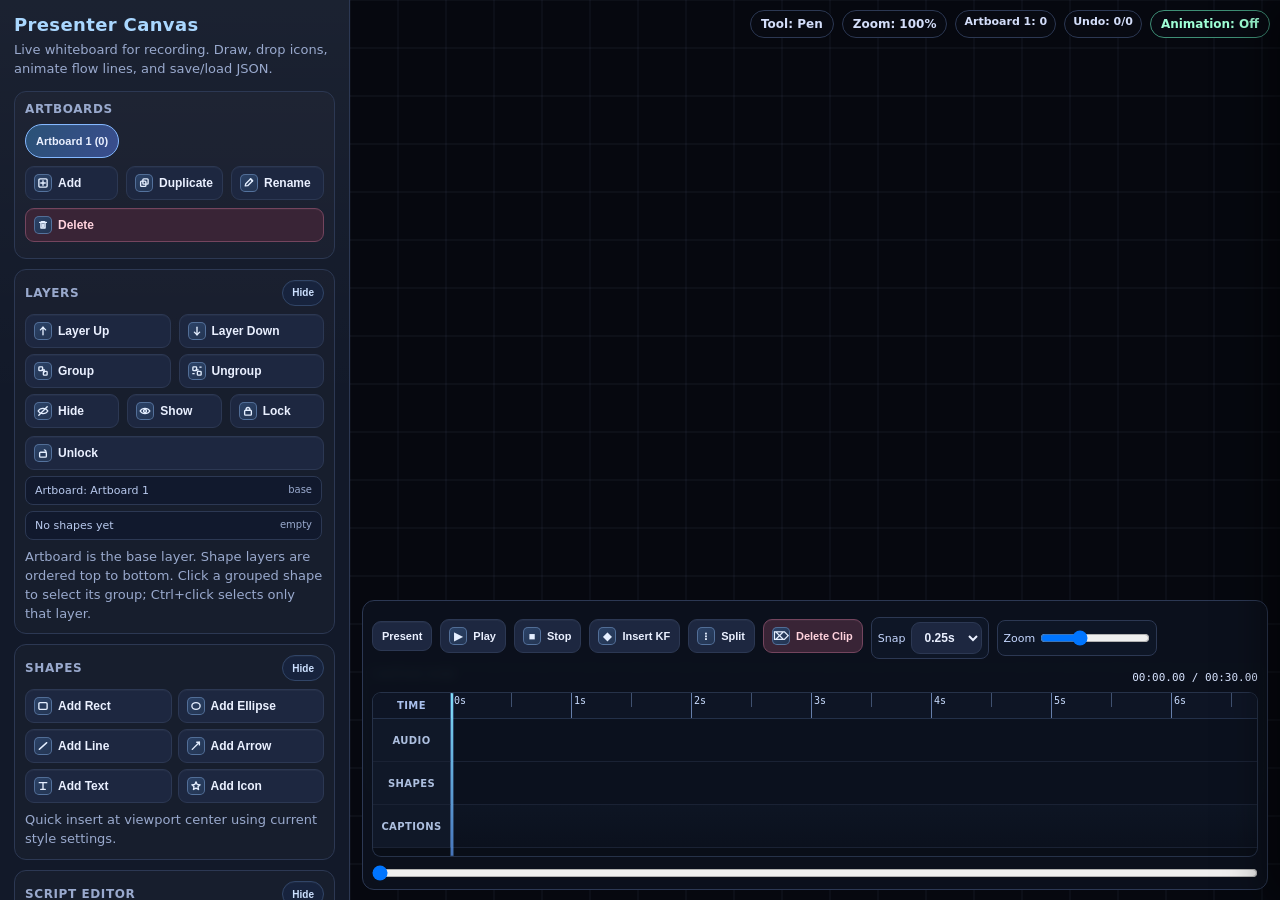
==== commit fca79f55: "feat(ui): add thumbnail columns and richer active-word caption styling Changed: - Added Screenshot S" ====
--- a/presenter_canvas.html
+++ b/presenter_canvas.html
@@ -4,6 +4,9 @@
   <meta charset="utf-8">
   <meta name="viewport" content="width=device-width, initial-scale=1">
   <title>LinuxUtilities Presenter Canvas</title>
+  <link rel="preconnect" href="https://fonts.googleapis.com">
+  <link rel="preconnect" href="https://fonts.gstatic.com" crossorigin>
+  <link href="https://fonts.googleapis.com/css2?family=Bebas+Neue&family=Nunito:wght@700;800;900&family=Oswald:wght@600;700&family=Sora:wght@700;800&display=swap" rel="stylesheet">
   <style>
     :root {
       --bg: #0b0f17;
@@ -114,8 +117,8 @@
 
     .tool-grid {
       display: grid;
-      grid-template-columns: repeat(4, minmax(0, 1fr));
-      gap: 6px;
+      grid-template-columns: repeat(6, minmax(0, 1fr));
+      gap: 5px;
     }
 
     button, select, input[type="number"], input[type="text"] {
@@ -154,32 +157,33 @@
     }
 
     button.tool {
-      min-height: 50px;
-      font-size: 11px;
-      padding: 7px 8px;
-      line-height: 1.15;
-      justify-content: flex-start;
+      min-height: 42px;
+      font-size: 10px;
+      padding: 4px 3px;
+      line-height: 1.1;
+      justify-content: center;
       flex-direction: column;
-      align-items: stretch;
-      gap: 4px;
+      align-items: center;
+      gap: 2px;
       background: linear-gradient(180deg, #1e2b46, #1a253c);
     }
 
     button.tool .tool-row {
       display: flex;
+      flex-direction: column;
       align-items: center;
-      gap: 7px;
-      justify-content: space-between;
+      gap: 2px;
+      width: 100%;
     }
 
     button.tool .tool-icon {
-      min-width: 20px;
-      height: 20px;
+      width: 22px;
+      height: 22px;
       border-radius: 6px;
       display: inline-flex;
       align-items: center;
       justify-content: center;
-      font-size: 11px;
+      font-size: 13px;
       font-weight: 800;
       color: #e8f2ff;
       background: linear-gradient(140deg, #2f4f74, #2b3e61);
@@ -187,25 +191,18 @@
     }
 
     button.tool .tool-label {
-      flex: 1;
-      text-align: left;
-      color: #dbe8ff;
-      font-weight: 700;
-      white-space: nowrap;
-      overflow: hidden;
-      text-overflow: ellipsis;
+      display: none;
     }
 
     button.tool .tool-hotkey {
-      margin-left: auto;
-      border: 1px solid rgba(140, 166, 214, 0.42);
-      border-radius: 6px;
+      border: 1px solid rgba(140, 166, 214, 0.32);
+      border-radius: 4px;
       background: #152036;
-      color: #bdd2f4;
-      padding: 1px 5px;
+      color: #9db4d8;
+      padding: 0px 3px;
       font-family: "JetBrains Mono", "Fira Mono", monospace;
-      font-size: 10px;
-      line-height: 1.2;
+      font-size: 9px;
+      line-height: 1.3;
     }
 
     button.tool.active {
@@ -417,6 +414,24 @@
       overflow: hidden;
     }
 
+    .canvas-text-editor {
+      position: absolute;
+      z-index: 20;
+      min-width: 80px;
+      min-height: 28px;
+      padding: 4px 8px;
+      background: rgba(10, 16, 32, 0.92);
+      border: 1.5px solid rgba(120, 200, 255, 0.7);
+      border-radius: 6px;
+      color: #e9f4ff;
+      font-family: "Fira Sans", "Noto Sans", sans-serif;
+      font-size: 18px;
+      line-height: 1.4;
+      resize: none;
+      outline: none;
+      box-shadow: 0 2px 16px rgba(0,0,0,0.5);
+    }
+
     canvas {
       position: absolute;
       inset: 0;
@@ -504,9 +519,60 @@
       margin: 3px 0;
       font-size: 11px;
       line-height: 1.3;
+      display: block;
+    }
+
+    .transcript-seek {
+      width: 100%;
+      margin: 0;
+      border: 0;
+      padding: 0;
+      background: transparent;
+      color: inherit;
+      font: inherit;
       display: flex;
       gap: 7px;
       align-items: flex-start;
+      text-align: left;
+      cursor: pointer;
+    }
+
+    .transcript-seek .label {
+      flex: 1;
+      min-width: 0;
+      overflow: hidden;
+      text-overflow: ellipsis;
+      white-space: nowrap;
+    }
+
+    .transcript-word-row {
+      display: flex;
+      flex-wrap: wrap;
+      gap: 4px;
+      margin-top: 6px;
+    }
+
+    .transcript-word {
+      border: 1px solid #284470;
+      border-radius: 999px;
+      background: #101b31;
+      color: #b9cff5;
+      padding: 2px 7px;
+      font-size: 10px;
+      line-height: 1.2;
+      cursor: pointer;
+      transition: background 0.12s ease, color 0.12s ease, border-color 0.12s ease;
+    }
+
+    .transcript-word:hover {
+      border-color: #4875b8;
+      color: #e7f1ff;
+    }
+
+    .transcript-word.active {
+      border-color: #ffe38a;
+      background: #ffe05d;
+      color: #121826;
     }
 
     .transcript-item .time {
@@ -523,48 +589,179 @@
       color: #eff7ff;
     }
 
+    .transcript-item.active .transcript-word {
+      border-color: #5d85c1;
+      background: #173056;
+      color: #d6e6ff;
+    }
+
+    .transcript-item.active .transcript-word.active {
+      border-color: #ffe38a;
+      background: #ffe05d;
+      color: #101521;
+    }
+
+    /* Inline transcript edit */
+    .transcript-item-header {
+      display: flex;
+      align-items: flex-start;
+      gap: 3px;
+    }
+    .transcript-item-header .transcript-seek {
+      flex: 1;
+      min-width: 0;
+    }
+    .transcript-edit-btn {
+      flex-shrink: 0;
+      width: 22px;
+      height: 22px;
+      min-height: 22px;
+      padding: 0;
+      background: transparent;
+      border-color: transparent;
+      border-radius: 5px;
+      font-size: 12px;
+      color: #4a6a9a;
+      opacity: 0;
+      transition: opacity 0.12s, color 0.12s, background 0.12s;
+    }
+    .transcript-item:hover .transcript-edit-btn,
+    .transcript-item.editing .transcript-edit-btn {
+      opacity: 1;
+    }
+    .transcript-edit-btn:hover {
+      color: #a8c8f0;
+      background: rgba(100, 160, 255, 0.12);
+      border-color: rgba(100, 160, 255, 0.2);
+    }
+    .transcript-edit-area {
+      display: none;
+      margin-top: 6px;
+    }
+    .transcript-item.editing .transcript-edit-area {
+      display: block;
+    }
+    .transcript-item.editing .transcript-word-row {
+      display: none;
+    }
+    .transcript-edit-input {
+      width: 100%;
+      min-height: 52px;
+      background: #0d1828;
+      border: 1.5px solid #3060a0;
+      border-radius: 7px;
+      color: #dce8ff;
+      font-size: 12px;
+      font-family: inherit;
+      line-height: 1.45;
+      padding: 7px 10px;
+      resize: vertical;
+      box-sizing: border-box;
+      outline: none;
+    }
+    .transcript-edit-input:focus {
+      border-color: #5aa0f0;
+      box-shadow: 0 0 0 2px rgba(90, 160, 240, 0.2);
+    }
+    .transcript-edit-hint {
+      font-size: 10px;
+      color: #5a7aaa;
+      margin: 3px 1px 0;
+    }
+    .transcript-edit-actions {
+      display: flex;
+      gap: 6px;
+      margin-top: 6px;
+    }
+    .transcript-edit-actions .btn-save {
+      background: linear-gradient(120deg, #284f88, #1c3f72);
+      border-color: #3a72c0;
+      color: #d0e8ff;
+      font-size: 11px;
+      padding: 3px 12px;
+      min-height: 26px;
+      border-radius: 5px;
+    }
+    .transcript-edit-actions .btn-save:hover {
+      border-color: #60a0f0;
+      background: linear-gradient(120deg, #2f5c9a, #244882);
+    }
+    .transcript-edit-actions .btn-cancel {
+      background: transparent;
+      border-color: rgba(80, 110, 160, 0.3);
+      color: #6a85b0;
+      font-size: 11px;
+      padding: 3px 10px;
+      min-height: 26px;
+      border-radius: 5px;
+    }
+
     .caption-template-list {
       margin-top: 8px;
       display: grid;
-      grid-template-columns: repeat(3, minmax(0, 1fr));
-      gap: 6px;
+      grid-template-columns: repeat(2, minmax(0, 1fr));
+      gap: 7px;
     }
 
     .caption-template-list button {
-      min-height: 38px;
+      min-height: 72px;
       font-size: 10px;
       display: flex;
       flex-direction: column;
-      align-items: flex-start;
+      align-items: stretch;
+      justify-content: flex-start;
+      gap: 0;
+      padding: 5px 6px 6px;
+      text-align: center;
+      line-height: 1.15;
+      border-radius: 10px;
+      background: #111826;
+      overflow: hidden;
+    }
+
+    .caption-template-list button:hover {
+      border-color: #6aadff;
+      background: #151f30;
+    }
+
+    .tmpl-preview {
+      flex: 1;
+      display: flex;
+      align-items: center;
       justify-content: center;
-      gap: 2px;
-      padding: 6px 7px;
-      text-align: left;
-      line-height: 1.15;
-    }
-
-    .caption-template-list button .name {
-      font-weight: 800;
-      color: #e8f1ff;
-      letter-spacing: 0.02em;
-      font-size: 10px;
-    }
-
-    .caption-template-list button .meta {
-      color: #9fb7de;
-      font-weight: 600;
+      border-radius: 6px;
+      padding: 6px 5px 5px;
+      text-align: center;
+      overflow: hidden;
+      min-height: 46px;
+      line-height: 1.25;
+      word-break: break-word;
+    }
+
+    .tmpl-name {
+      display: block;
       font-size: 9px;
+      font-weight: 700;
+      color: #7a93bf;
+      text-transform: uppercase;
+      letter-spacing: 0.06em;
+      margin-top: 5px;
+      padding-top: 4px;
+      border-top: 1px solid rgba(255,255,255,0.06);
       white-space: nowrap;
       overflow: hidden;
       text-overflow: ellipsis;
-      max-width: 100%;
     }
 
     .caption-template-list button.active {
       border-color: #88d8bf;
-      background: linear-gradient(130deg, #22483f, #1d3a35);
-      color: #e8fff5;
+      background: linear-gradient(130deg, #172f27, #132520);
       box-shadow: 0 0 0 1px rgba(136, 216, 191, 0.36);
+    }
+
+    .caption-template-list button.active .tmpl-name {
+      color: #7be8c8;
+      border-top-color: rgba(136, 216, 191, 0.2);
     }
 
     .caption-custom {
@@ -637,6 +834,113 @@
     body.focus .app { grid-template-columns: 1fr; }
     body.focus .sidebar { display: none; }
     body.focus .focus-toggle { display: block; }
+
+    /* ── Present / Recording Mode ── */
+    body.present-mode .app { grid-template-columns: 1fr; }
+    body.present-mode .sidebar { display: none; }
+    body.present-mode .timeline-dock {
+      opacity: 0.12;
+      transition: opacity 0.3s;
+    }
+    body.present-mode .timeline-dock:hover,
+    body.present-mode .timeline-dock:focus-within {
+      opacity: 1;
+    }
+
+    /* Teleprompter */
+    .teleprompter {
+      position: absolute;
+      z-index: 25;
+      display: none;
+      flex-direction: column;
+      justify-content: center;
+      gap: 10px;
+      pointer-events: none;
+      padding: 14px 10px;
+    }
+    body.present-mode .teleprompter { display: flex; }
+    .tp-label {
+      font-size: 9px;
+      font-weight: 700;
+      letter-spacing: 0.08em;
+      text-transform: uppercase;
+      color: rgba(122, 199, 255, 0.5);
+      margin-bottom: 2px;
+    }
+    .tp-current {
+      font-size: clamp(15px, 2.2vw, 26px);
+      font-weight: 800;
+      color: rgba(255, 255, 255, 0.95);
+      line-height: 1.3;
+      text-shadow: 0 1px 6px rgba(0, 0, 0, 0.9);
+      word-break: break-word;
+    }
+    .tp-next {
+      font-size: clamp(11px, 1.5vw, 18px);
+      font-weight: 500;
+      color: rgba(255, 255, 255, 0.4);
+      line-height: 1.35;
+      word-break: break-word;
+    }
+
+    /* REC badge */
+    .rec-badge {
+      position: absolute;
+      top: 14px;
+      right: 14px;
+      z-index: 30;
+      display: none;
+      align-items: center;
+      gap: 7px;
+      background: rgba(0, 0, 0, 0.68);
+      border: 1px solid rgba(255, 59, 59, 0.4);
+      border-radius: 20px;
+      padding: 5px 12px;
+      font-size: 12px;
+      font-weight: 700;
+      color: #fff;
+      letter-spacing: 0.04em;
+      pointer-events: none;
+    }
+    body.present-mode.is-playing .rec-badge { display: flex; }
+    .rec-dot {
+      width: 8px;
+      height: 8px;
+      border-radius: 50%;
+      background: #ff3b3b;
+      animation: recPulse 1.2s ease-in-out infinite;
+      flex-shrink: 0;
+    }
+    @keyframes recPulse {
+      0%, 100% { opacity: 1; }
+      50%       { opacity: 0.25; }
+    }
+
+    /* Countdown overlay */
+    .countdown-overlay {
+      position: absolute;
+      inset: 0;
+      z-index: 40;
+      display: none;
+      align-items: center;
+      justify-content: center;
+      background: rgba(0, 0, 0, 0.52);
+      pointer-events: none;
+    }
+    .countdown-overlay.active { display: flex; }
+    .countdown-num {
+      font-size: min(18vw, 180px);
+      font-weight: 900;
+      color: #fff;
+      text-shadow: 0 0 60px rgba(122, 199, 255, 0.5);
+      animation: countdownPop 0.92s cubic-bezier(0.22, 1, 0.36, 1) forwards;
+    }
+    @keyframes countdownPop {
+      0%   { transform: scale(1.4); opacity: 0; }
+      15%  { transform: scale(1);   opacity: 1; }
+      80%  { transform: scale(1);   opacity: 1; }
+      100% { transform: scale(0.7); opacity: 0; }
+    }
 
     @media (max-width: 1024px) {
       .app { grid-template-columns: 1fr; }
@@ -664,6 +968,7 @@
       }
       .caption-template-list {
         grid-template-columns: repeat(2, minmax(0, 1fr));
+        /* already 2-col on desktop, stays 2-col on mobile */
       }
     }
 
@@ -898,6 +1203,10 @@
 
     .timeline-track-body.captions {
       background: linear-gradient(180deg, rgba(14, 22, 37, 0.9), rgba(11, 17, 30, 0.9));
+      cursor: crosshair;
+    }
+
+    .timeline-track-body.shapes {
       cursor: crosshair;
     }
 
@@ -931,6 +1240,39 @@
       border-color: rgba(116, 228, 196, 0.65);
       background: linear-gradient(135deg, rgba(22, 114, 95, 0.95), rgba(14, 82, 69, 0.98));
       box-shadow: inset 0 0 0 1px rgba(174, 242, 221, 0.2);
+      pointer-events: auto;
+      cursor: pointer;
+      overflow: visible;
+    }
+
+    .timeline-shape-clip.motion.active {
+      border-color: rgba(170, 247, 226, 0.98);
+      box-shadow: 0 0 0 1px rgba(140, 233, 207, 0.7), inset 0 0 0 1px rgba(205, 255, 241, 0.34);
+    }
+
+    .timeline-kf-marker {
+      position: absolute;
+      top: -4px;
+      width: 8px;
+      height: 8px;
+      border: 1px solid rgba(180, 255, 229, 0.96);
+      background: rgba(66, 193, 154, 0.95);
+      transform: translateX(-50%) rotate(45deg);
+      border-radius: 1px;
+      box-shadow: 0 0 0 1px rgba(0, 0, 0, 0.2);
+      pointer-events: auto;
+      cursor: ew-resize;
+      transition: transform 120ms ease, box-shadow 120ms ease;
+    }
+
+    .timeline-kf-marker:hover {
+      transform: translateX(-50%) rotate(45deg) scale(1.12);
+      box-shadow: 0 0 0 1px rgba(0, 0, 0, 0.22), 0 0 10px rgba(155, 247, 221, 0.42);
+    }
+
+    .timeline-kf-marker.current {
+      border-color: rgba(255, 238, 152, 0.98);
+      background: rgba(255, 223, 103, 0.96);
     }
 
     .timeline-clip {
@@ -994,6 +1336,29 @@
       right: 0;
       border-top-right-radius: 7px;
       border-bottom-right-radius: 7px;
+    }
+
+    .timeline-word-marker {
+      position: absolute;
+      top: 4px;
+      bottom: 4px;
+      width: 1px;
+      background: rgba(160, 210, 255, 0.28);
+      pointer-events: none;
+      border-radius: 1px;
+    }
+    .timeline-word-marker.active {
+      background: rgba(120, 240, 195, 0.7);
+      width: 2px;
+      box-shadow: 0 0 3px rgba(120, 240, 195, 0.5);
+    }
+    .timeline-clip.oneblock {
+      background: linear-gradient(135deg, #2a5544, #1f3d36);
+      border-color: rgba(80, 200, 150, 0.5);
+    }
+    .timeline-clip.oneblock.current {
+      border-color: #78f0c9;
+      box-shadow: 0 0 0 1px rgba(80, 236, 187, 0.62);
     }
 
     .timeline-playhead {
@@ -1043,14 +1408,350 @@
       display: inline-block;
       padding: 0 0.06em;
       border-radius: 0.22em;
-      transition: background 0.1s ease, color 0.1s ease, transform 0.08s ease;
+      transition: background 0.1s ease, color 0.1s ease, transform 0.08s ease, padding 0.08s ease, border-radius 0.08s ease, font-weight 0.08s ease;
     }
 
     .live-transcript-overlay .word.active {
       background: var(--caption-highlight-bg, #ffe05d);
       color: var(--caption-highlight-color, #0f1118);
+      font-family: var(--caption-highlight-font-family, inherit);
+      font-weight: var(--caption-highlight-font-weight, inherit);
+      border-radius: var(--caption-highlight-radius, 3px);
+      padding: var(--caption-highlight-pad-y, 0px) var(--caption-highlight-pad-x, 3px);
       transform: translateY(-0.02em);
     }
+
+    /* ── Caption mode: CapCut Black (per-word pill) ── */
+    .live-transcript-overlay[data-caption-mode="capcut_black"] {
+      background: transparent;
+    }
+    .live-transcript-overlay[data-caption-mode="capcut_black"] .word {
+      display: inline-block;
+      background: rgba(0, 0, 0, 0.84);
+      border-radius: 0.28em;
+      padding: 0.05em 0.22em;
+      margin: 0 0.04em;
+      transition: background 0.07s, color 0.07s, transform 0.07s;
+      transform: translateY(0);
+    }
+    .live-transcript-overlay[data-caption-mode="capcut_black"] .word.active {
+      background: var(--caption-highlight-bg, #ff4d79);
+      color: var(--caption-highlight-color, #fff);
+      font-family: var(--caption-highlight-font-family, inherit);
+      font-weight: var(--caption-highlight-font-weight, inherit);
+      border-radius: var(--caption-highlight-radius, 4px);
+      padding: max(2px, var(--caption-highlight-pad-y, 2px)) max(6px, var(--caption-highlight-pad-x, 6px));
+      transform: translateY(-0.04em) scale(1.04);
+    }
+
+    /* ── Caption mode: Word Pop (scale-punch) ── */
+    .live-transcript-overlay[data-caption-mode="word_pop"] .word {
+      display: inline-block;
+      transition: transform 0.13s cubic-bezier(0.34, 1.56, 0.64, 1), background 0.08s, color 0.08s, border-radius 0.08s, padding 0.08s;
+      transform-origin: center bottom;
+      transform: scale(1) translateY(0);
+    }
+    .live-transcript-overlay[data-caption-mode="word_pop"] .word.active {
+      transform: scale(1.28) translateY(-0.07em);
+      background: var(--caption-highlight-bg, #ffe05d);
+      color: var(--caption-highlight-color, #0c0f18);
+      font-family: var(--caption-highlight-font-family, inherit);
+      font-weight: var(--caption-highlight-font-weight, inherit);
+      border-radius: var(--caption-highlight-radius, 3px);
+      padding: var(--caption-highlight-pad-y, 0px) var(--caption-highlight-pad-x, 2px);
+    }
+
+    /* ── Caption mode: Slide Up (spring-in on segment change) ── */
+    @keyframes captionSlideIn {
+      from { opacity: 0; transform: translateX(-50%) translateY(24px); }
+      to   { opacity: 1; transform: translateX(-50%) translateY(0); }
+    }
+    .live-transcript-overlay[data-caption-mode="slide_up"].caption-entering {
+      animation: captionSlideIn 0.32s cubic-bezier(0.22, 1.4, 0.36, 1) forwards;
+    }
+    .live-transcript-overlay[data-caption-mode="slide_up"] .word.active {
+      color: var(--caption-highlight-bg, #7bffd6);
+      transform: translateY(-0.03em);
+    }
+
+    /* ── Script Editor ── */
+    .script-editor-area {
+      width: 100%;
+      min-height: 110px;
+      resize: vertical;
+      background: #0e192d;
+      border: 1px solid var(--border);
+      border-radius: 8px;
+      color: #e2ecff;
+      font-family: "Fira Sans", "Noto Sans", sans-serif;
+      font-size: 13px;
+      line-height: 1.5;
+      padding: 8px 10px;
+      margin-top: 6px;
+    }
+    .script-editor-area:focus {
+      outline: 2px solid rgba(126, 191, 255, 0.6);
+      border-color: #6aadff;
+    }
+    .script-editor-area::placeholder {
+      color: #4a5f82;
+    }
+    .script-controls {
+      display: grid;
+      grid-template-columns: 1fr 1fr;
+      gap: 6px;
+      margin-top: 6px;
+    }
+    .script-controls label {
+      margin: 0;
+      font-size: 10px;
+      text-transform: uppercase;
+      letter-spacing: 0.04em;
+      color: #afbfde;
+    }
+    .script-controls select,
+    .script-controls input[type="number"] {
+      min-height: 28px;
+      font-size: 11px;
+      width: 100%;
+    }
+    .script-stat {
+      margin-top: 6px;
+      font-size: 10px;
+      color: #7a93bf;
+      min-height: 14px;
+    }
+
+    /* ── Caption position controls ── */
+    .caption-pos-grid {
+      display: grid;
+      grid-template-columns: repeat(3, minmax(0, 1fr));
+      gap: 5px;
+      margin-top: 6px;
+    }
+    .caption-pos-btn {
+      min-height: 32px;
+      font-size: 10px;
+      font-weight: 700;
+      display: flex;
+      flex-direction: column;
+      align-items: center;
+      justify-content: center;
+      gap: 2px;
+      padding: 5px 4px;
+    }
+    .caption-pos-btn .pos-icon {
+      font-size: 14px;
+      line-height: 1;
+    }
+    .caption-pos-btn.active {
+      border-color: #76d0b8;
+      background: linear-gradient(130deg, #1a3d35, #163329);
+      color: #b8ffe8;
+      box-shadow: 0 0 0 1px rgba(118, 208, 184, 0.4);
+    }
+
+    /* ── Caption zone indicator (canvas overlay) ── */
+    .caption-zone-indicator {
+      position: absolute;
+      pointer-events: auto;
+      z-index: 8;
+      border: 1.5px dashed rgba(118, 208, 184, 0.55);
+      border-radius: 6px;
+      display: flex;
+      align-items: flex-start;
+      justify-content: flex-start;
+      padding: 4px 7px;
+      cursor: ns-resize;
+      user-select: none;
+      transition: top 0.2s ease, bottom 0.2s ease, left 0.2s ease, width 0.2s ease;
+    }
+    .caption-zone-indicator:hover {
+      border-color: rgba(118, 208, 184, 0.9);
+      background: rgba(118, 208, 184, 0.06);
+    }
+    .caption-zone-indicator.dragging {
+      transition: none;
+      cursor: grabbing;
+      border-color: rgba(118, 208, 184, 1);
+      background: rgba(118, 208, 184, 0.1);
+    }
+    .caption-zone-indicator .cz-label {
+      font-size: 9px;
+      font-weight: 700;
+      color: rgba(118, 208, 184, 0.7);
+      letter-spacing: 0.06em;
+      text-transform: uppercase;
+      white-space: nowrap;
+      line-height: 1;
+    }
+    .caption-zone-indicator.hidden {
+      display: none;
+    }
+
+    /* ── Canvas format safe-zone guide ── */
+    .format-guide {
+      position: absolute;
+      inset: 0;
+      pointer-events: none;
+      z-index: 8;
+    }
+    .format-guide-mask {
+      position: absolute;
+      background: rgba(0, 0, 0, 0.58);
+    }
+    .format-guide-frame {
+      position: absolute;
+      border: 1.5px dashed rgba(120, 184, 255, 0.55);
+      border-radius: 2px;
+    }
+    .format-guide-label {
+      position: absolute;
+      top: 8px;
+      left: 50%;
+      transform: translateX(-50%);
+      font-size: 10px;
+      color: rgba(160, 210, 255, 0.7);
+      font-weight: 700;
+      letter-spacing: 0.07em;
+      white-space: nowrap;
+      background: rgba(0, 0, 0, 0.45);
+      padding: 2px 7px;
+      border-radius: 999px;
+    }
+
+    /* ── Caption Styles Floating Panel ── */
+    .caption-float-panel {
+      position: fixed;
+      top: 0;
+      right: 0;
+      bottom: 0;
+      width: 272px;
+      background: var(--panel);
+      border-left: 1px solid var(--border);
+      box-shadow: -12px 0 40px rgba(0, 0, 0, 0.5);
+      z-index: 60;
+      display: flex;
+      flex-direction: column;
+      transform: translateX(100%);
+      transition: transform 0.22s cubic-bezier(0.22, 1, 0.36, 1);
+    }
+    .caption-float-panel.open {
+      transform: translateX(0);
+    }
+    .cfp-header {
+      display: flex;
+      align-items: center;
+      gap: 8px;
+      padding: 14px 12px 10px;
+      border-bottom: 1px solid var(--border);
+      flex-shrink: 0;
+    }
+    .cfp-header-title {
+      flex: 1;
+      font-size: 13px;
+      font-weight: 700;
+      color: var(--text);
+      letter-spacing: 0.01em;
+    }
+    .cfp-close {
+      background: none;
+      border: none;
+      color: var(--muted);
+      font-size: 18px;
+      cursor: pointer;
+      padding: 2px 6px;
+      border-radius: 4px;
+      line-height: 1;
+    }
+    .cfp-close:hover { color: var(--text); background: rgba(255,255,255,0.06); }
+    .cfp-apply-row {
+      display: flex;
+      align-items: center;
+      gap: 6px;
+      padding: 8px 12px;
+      border-bottom: 1px solid var(--border);
+      flex-shrink: 0;
+    }
+    .cfp-apply-label {
+      font-size: 11px;
+      color: var(--muted);
+      white-space: nowrap;
+    }
+    .cfp-apply-btns {
+      display: flex;
+      gap: 4px;
+      flex: 1;
+    }
+    .cfp-apply-btn {
+      flex: 1;
+      font-size: 11px;
+      padding: 4px 6px;
+      border-radius: 6px;
+      border: 1px solid var(--border);
+      background: transparent;
+      color: var(--muted);
+      cursor: pointer;
+    }
+    .cfp-apply-btn.active {
+      background: var(--accent);
+      color: #05080f;
+      border-color: transparent;
+      font-weight: 700;
+    }
+    .cfp-scroll {
+      flex: 1;
+      overflow-y: auto;
+      padding: 10px;
+      display: flex;
+      flex-direction: column;
+      gap: 7px;
+    }
+    .cfp-card {
+      width: 100%;
+      border-radius: 10px;
+      border: 2px solid transparent;
+      background: #111826;
+      cursor: pointer;
+      overflow: hidden;
+      display: flex;
+      flex-direction: column;
+      text-align: left;
+      padding: 0;
+      transition: border-color 0.12s;
+    }
+    .cfp-card:hover { border-color: rgba(122, 199, 255, 0.35); }
+    .cfp-card.active {
+      border-color: #88d8bf;
+      box-shadow: 0 0 0 1px rgba(136, 216, 191, 0.3);
+    }
+    .cfp-card-preview {
+      min-height: 72px;
+      display: flex;
+      align-items: center;
+      justify-content: center;
+      padding: 10px 14px;
+      gap: 4px;
+      flex-wrap: wrap;
+    }
+    .cfp-card-name {
+      font-size: 10px;
+      font-weight: 700;
+      color: #7a93bf;
+      text-transform: uppercase;
+      letter-spacing: 0.06em;
+      padding: 5px 10px 6px;
+      border-top: 1px solid rgba(255, 255, 255, 0.06);
+    }
+    .cfp-card.active .cfp-card-name { color: #7be8c8; }
+    /* Backdrop to close panel by clicking outside */
+    .cfp-backdrop {
+      position: fixed;
+      inset: 0;
+      z-index: 59;
+      display: none;
+    }
+    .cfp-backdrop.open { display: block; }
   </style>
 </head>
 <body>
@@ -1113,6 +1814,50 @@
         </div>
       </section>
 
+      <section class="group collapsible" data-panel="script">
+        <div class="group-head">
+          <h3>Script Editor</h3>
+          <button type="button" class="group-toggle" data-toggle-panel="script" aria-controls="scriptBody" aria-expanded="true">Hide</button>
+        </div>
+        <div class="group-body" id="scriptBody">
+          <textarea
+            id="scriptEditorText"
+            class="script-editor-area"
+            placeholder="Type your narration here…&#10;&#10;One Block: whole text becomes ONE caption clip.&#10;Words are timed by WPM and shown N-at-a-time on screen."
+            spellcheck="true"
+          ></textarea>
+          <div class="script-stat" id="scriptEditorStat"></div>
+          <div class="script-controls">
+            <div>
+              <label for="scriptSplitMode">Mode</label>
+              <select id="scriptSplitMode">
+                <option value="oneblock" selected>One Block (all words)</option>
+                <option value="sentence">Split at sentence</option>
+                <option value="line">Split at line break</option>
+                <option value="words">Split every N words</option>
+              </select>
+            </div>
+            <div id="scriptWordCountRow">
+              <label for="scriptWordsPerCap" id="scriptWordsPerCapLabel">Words per view</label>
+              <input id="scriptWordsPerCap" type="number" min="1" max="12" step="1" value="4">
+            </div>
+            <div>
+              <label for="scriptWPM">Speaking speed <span id="scriptWpmValue">130</span> WPM</label>
+              <input id="scriptWPM" type="range" min="80" max="220" step="5" value="130">
+            </div>
+          </div>
+          <div class="row" style="margin-top:8px">
+            <button id="btnScriptGenerate" class="primary">Generate Caption</button>
+            <button id="btnScriptAppend">Append to Timeline</button>
+          </div>
+          <div class="row">
+            <button id="btnScriptClear" class="warn">Clear Script</button>
+            <button id="btnScriptFromTranscript">Pull from Transcript</button>
+          </div>
+          <p class="sub" style="margin:8px 0 0">One Block: whole script → one clip on the timeline. Words timed by WPM, displayed N-at-a-time. Drag the clip to reposition; click words in the list to seek.</p>
+        </div>
+      </section>
+
       <section class="group collapsible" data-panel="timeline">
         <div class="group-head">
           <h3>Timeline / Transcript</h3>
@@ -1132,13 +1877,104 @@
           <div class="timeline-time" id="timelineTimeLabel">00:00.00 / 00:00.00</div>
           <div class="transcript-now" id="transcriptNow">Load transcript JSON to preview timed text.</div>
           <div class="transcript-list" id="transcriptList"></div>
+          <div class="row" style="margin-bottom:6px">
+            <button id="btnOpenCaptionStyles" style="flex:1;font-weight:700">🎨 Browse Styles</button>
+          </div>
           <div class="caption-template-list" id="captionTemplateList">
-            <button type="button" data-caption-template="typewriter"><span class="name">Typewriter</span><span class="meta">char reveal</span></button>
-            <button type="button" data-caption-template="karaoke_classic"><span class="name">Karaoke</span><span class="meta">active word</span></button>
-            <button type="button" data-caption-template="impact_yellow"><span class="name">Impact Yellow</span><span class="meta">bold + punch</span></button>
-            <button type="button" data-caption-template="clean_paragraph"><span class="name">Clean Paragraph</span><span class="meta">minimal subtitle</span></button>
-            <button type="button" data-caption-template="bold_two_words"><span class="name">Bold Two Words</span><span class="meta">headline style</span></button>
-            <button type="button" data-caption-template="custom"><span class="name">Custom</span><span class="meta">manual controls</span></button>
+
+            <!-- Typewriter -->
+            <button type="button" data-caption-template="typewriter">
+              <span class="tmpl-preview" style="background:#081321">
+                <span style="color:#e9f2ff;font-weight:700;font-size:13px;letter-spacing:0.01em">
+                  Hello<span style="color:#7be0ff;font-weight:400">|</span>
+                </span>
+              </span>
+              <span class="tmpl-name">Typewriter</span>
+            </button>
+
+            <!-- Karaoke Classic -->
+            <button type="button" data-caption-template="karaoke_classic">
+              <span class="tmpl-preview" style="background:#0b1018">
+                <span style="color:#f7fbff;font-weight:800;font-size:12px">
+                  how <mark style="background:#ffe05d;color:#121315;border-radius:3px;padding:0 3px;font-style:normal">can</mark> i
+                </span>
+              </span>
+              <span class="tmpl-name">Karaoke</span>
+            </button>
+
+            <!-- Impact Yellow -->
+            <button type="button" data-caption-template="impact_yellow">
+              <span class="tmpl-preview" style="background:#06090f;flex-direction:column;gap:1px">
+                <span style="color:#ffe25a;font-weight:900;font-size:11px;letter-spacing:0.5px;text-transform:uppercase;text-shadow:-1px -1px 0 #020306,1px -1px 0 #020306,-1px 1px 0 #020306,1px 1px 0 #020306;font-family:'Oswald',Impact,sans-serif">
+                  THIS IS A
+                </span>
+                <span style="color:#ffe25a;font-weight:900;font-size:11px;letter-spacing:0.5px;text-transform:uppercase;text-shadow:-1px -1px 0 #020306,1px -1px 0 #020306,-1px 1px 0 #020306,1px 1px 0 #020306;font-family:'Oswald',Impact,sans-serif">
+                  <mark style="background:#5aff9f;color:#03120a;border-radius:2px;padding:0 3px;font-style:normal">CAPTION</mark>
+                </span>
+              </span>
+              <span class="tmpl-name">Impact: Yellow</span>
+            </button>
+
+            <!-- Clean Paragraph -->
+            <button type="button" data-caption-template="clean_paragraph">
+              <span class="tmpl-preview" style="background:rgba(16,23,38,0.5)">
+                <span style="color:#f2f5fa;font-weight:600;font-size:10px;line-height:1.4">
+                  This is a clean caption with white text
+                </span>
+              </span>
+              <span class="tmpl-name">Classic</span>
+            </button>
+
+            <!-- Bold Two Words -->
+            <button type="button" data-caption-template="bold_two_words">
+              <span class="tmpl-preview" style="background:#04060a;flex-direction:column;line-height:1.1;gap:1px">
+                <span style="color:#ffffff;font-weight:900;font-size:16px;font-family:'Oswald',Impact,sans-serif;letter-spacing:0.5px;text-shadow:-1.5px -1.5px 0 #05070d,1.5px -1.5px 0 #05070d,-1.5px 1.5px 0 #05070d,1.5px 1.5px 0 #05070d">TWO</span>
+                <span style="color:#ffd95a;font-weight:900;font-size:16px;font-family:'Oswald',Impact,sans-serif;letter-spacing:0.5px;text-shadow:-1.5px -1.5px 0 #05070d,1.5px -1.5px 0 #05070d,-1.5px 1.5px 0 #05070d,1.5px 1.5px 0 #05070d">WORD</span>
+              </span>
+              <span class="tmpl-name">Bold: Two Words</span>
+            </button>
+
+            <!-- CapCut Black -->
+            <button type="button" data-caption-template="capcut_black">
+              <span class="tmpl-preview" style="background:transparent;flex-wrap:wrap;gap:4px;padding:8px 4px">
+                <span style="background:rgba(0,0,0,0.85);color:#fff;border-radius:4px;padding:2px 6px;font-size:11px;font-weight:800">how</span>
+                <span style="background:#ff4d79;color:#fff;border-radius:4px;padding:2px 6px;font-size:11px;font-weight:800">can</span>
+                <span style="background:rgba(0,0,0,0.85);color:#fff;border-radius:4px;padding:2px 6px;font-size:11px;font-weight:800">i</span>
+              </span>
+              <span class="tmpl-name">CapCut Pills</span>
+            </button>
+
+            <!-- Word Pop -->
+            <button type="button" data-caption-template="word_pop">
+              <span class="tmpl-preview" style="background:rgba(0,0,0,0.72)">
+                <span style="color:#fff;font-weight:900;font-size:10px;text-shadow:-1px -1px 0 #030608,1px -1px 0 #030608,-1px 1px 0 #030608,1px 1px 0 #030608">
+                  how
+                  <span style="color:#ffe05d;font-size:15px;display:inline-block;transform:scale(1.2) translateY(-1px);background:rgba(255,224,93,0.12);border-radius:3px;padding:0 2px">CAN</span>
+                  i make
+                </span>
+              </span>
+              <span class="tmpl-name">Word Pop</span>
+            </button>
+
+            <!-- Slide Up -->
+            <button type="button" data-caption-template="slide_up">
+              <span class="tmpl-preview" style="background:rgba(6,11,21,0.8)">
+                <span style="color:#fff;font-weight:800;font-size:11px;text-shadow:-1px -1px 0 #030608,1px 1px 0 #030608">
+                  how can <span style="color:#7bffd6">i</span> make
+                </span>
+              </span>
+              <span class="tmpl-name">Slide Up</span>
+            </button>
+
+            <!-- Custom -->
+            <button type="button" data-caption-template="custom" style="grid-column: 1 / -1;">
+              <span class="tmpl-preview" style="background:rgba(16,24,41,0.5);flex-direction:row;gap:8px;padding:6px 10px">
+                <span style="font-size:18px;opacity:0.6">⚙</span>
+                <span style="color:#c9dcff;font-weight:700;font-size:11px;text-align:left">Custom — manually set colors,<br>font, size, stroke &amp; mode</span>
+              </span>
+              <span class="tmpl-name">Custom</span>
+            </button>
+
           </div>
           <div class="row" style="margin-top:8px">
             <button id="btnCaptionApplyAll">Apply To All Clips</button>
@@ -1152,6 +1988,31 @@
               <input id="captionStrokeColor" type="color" value="#05070d">
               <label for="captionHighlightColor">Highlight</label>
               <input id="captionHighlightColor" type="color" value="#ffe05d">
+              <label for="captionHighlightTextColor">HL Text</label>
+              <input id="captionHighlightTextColor" type="color" value="#121315">
+              <label for="captionHighlightFontFamily">HL Font</label>
+              <select id="captionHighlightFontFamily">
+                <option value="">Same as caption</option>
+                <option value="Sora">Sora</option>
+                <option value="Oswald">Oswald</option>
+                <option value="Nunito">Nunito</option>
+                <option value="Bebas Neue">Bebas Neue</option>
+                <option value="Impact">Impact</option>
+              </select>
+              <label for="captionHighlightFontWeight">HL Weight</label>
+              <select id="captionHighlightFontWeight">
+                <option value="500">Medium</option>
+                <option value="600">Semi Bold</option>
+                <option value="700" selected>Bold</option>
+                <option value="800">Extra Bold</option>
+                <option value="900">Black</option>
+              </select>
+              <label for="captionHighlightPadY">HL Height</label>
+              <input id="captionHighlightPadY" type="number" min="0" max="18" step="0.5" value="0">
+              <label for="captionHighlightPadX">HL Width</label>
+              <input id="captionHighlightPadX" type="number" min="0" max="18" step="0.5" value="3">
+              <label for="captionHighlightRadius">HL Radius</label>
+              <input id="captionHighlightRadius" type="number" min="0" max="24" step="0.5" value="3">
               <label for="captionOverlayBg">Background</label>
               <input id="captionOverlayBg" type="color" value="#111111">
               <label for="captionFontSize">Font Size</label>
@@ -1164,11 +2025,23 @@
               <input id="captionLetterSpacing" type="number" min="-1" max="5" step="0.1" value="0">
               <label for="captionOverlayOpacity">BG Opacity</label>
               <input id="captionOverlayOpacity" type="number" min="0" max="1" step="0.05" value="0.76">
+              <label for="captionFontFamily">Font</label>
+              <select id="captionFontFamily">
+                <option value="">Default</option>
+                <option value="Sora">Sora</option>
+                <option value="Oswald">Oswald</option>
+                <option value="Nunito">Nunito</option>
+                <option value="Bebas Neue">Bebas Neue</option>
+                <option value="Impact">Impact</option>
+              </select>
               <label for="captionActionMode">Action</label>
               <select id="captionActionMode">
                 <option value="plain">Plain</option>
-                <option value="karaoke" selected>Karaoke Word Highlight</option>
+                <option value="karaoke" selected>Karaoke</option>
                 <option value="typewriter">Typewriter</option>
+                <option value="capcut_black">CapCut Black</option>
+                <option value="word_pop">Word Pop</option>
+                <option value="slide_up">Slide Up</option>
               </select>
               <label for="captionFontWeight">Font Weight</label>
               <select id="captionFontWeight">
@@ -1210,6 +2083,11 @@
             <input id="strokeColor" type="color" value="#6ec8ff" style="flex:initial;width:72px;padding:2px;height:34px">
             <label for="bgColor" style="margin:0">Canvas</label>
             <input id="bgColor" type="color" value="#06080f" style="flex:initial;width:72px;padding:2px;height:34px">
+          </div>
+          <div class="row tight" style="margin-top:6px">
+            <input id="fillEnabled" type="checkbox">
+            <label for="fillEnabled" style="margin:0">Fill</label>
+            <input id="fillColor" type="color" value="#6ec8ff" style="flex:initial;width:56px;padding:2px;height:28px;margin-left:6px">
           </div>
           <div class="palette" id="palette"></div>
           <div class="recent-row" id="recentColors"></div>
@@ -1336,6 +2214,14 @@
               <label for="motionToOpacity">To Opacity</label>
               <input id="motionToOpacity" type="number" min="0" max="1" step="0.05" value="1">
             </div>
+            <div class="motion-field">
+              <label for="motionTrimStart">Trim Start %</label>
+              <input id="motionTrimStart" type="number" min="0" max="100" step="1" value="0">
+            </div>
+            <div class="motion-field">
+              <label for="motionTrimEnd">Trim End %</label>
+              <input id="motionTrimEnd" type="number" min="0" max="100" step="1" value="100">
+            </div>
             <div class="motion-field" style="grid-column: 1 / -1;">
               <label for="motionEase">Easing</label>
               <select id="motionEase">
@@ -1347,10 +2233,30 @@
             </div>
           </div>
           <div class="row">
+            <button id="btnMotionInsertKeyframe">Insert KF @ Playhead</button>
+            <button id="btnMotionSetKeyframe">Set KF From Controls</button>
+            <button id="btnMotionDeleteKeyframe" class="warn">Delete KF @ Playhead</button>
+          </div>
+          <div class="row">
             <button id="btnMotionApply">Apply Motion</button>
             <button id="btnMotionClear">Clear Motion</button>
           </div>
-          <p class="sub" style="margin:8px 0 0">Apply to selected unlocked shapes. Scrub/play timeline to preview movement and fade.</p>
+          <div class="section-label" style="margin-top:10px;margin-bottom:4px;font-size:10px;color:#8aa4c8;text-transform:uppercase;letter-spacing:.06em;font-weight:700;">Entrance Presets</div>
+          <div class="mini-grid" style="grid-template-columns:repeat(3,1fr);">
+            <button id="btnPresetFadeIn" title="Fade In — opacity 0→1">Fade In</button>
+            <button id="btnPresetFlyLeft" title="Fly from left — slide in from left">Fly Left</button>
+            <button id="btnPresetFlyRight" title="Fly from right — slide in from right">Fly Right</button>
+            <button id="btnPresetFlyUp" title="Fly from below — slide up into position">Fly Up</button>
+            <button id="btnPresetFlyDown" title="Fly from above — drop in from top">Fly Down</button>
+            <button id="btnPresetZoomIn" title="Zoom In — scale up from center (via opacity)">Zoom In</button>
+          </div>
+          <div class="section-label" style="margin-top:8px;margin-bottom:4px;font-size:10px;color:#8aa4c8;text-transform:uppercase;letter-spacing:.06em;font-weight:700;">Exit Presets</div>
+          <div class="mini-grid" style="grid-template-columns:repeat(3,1fr);">
+            <button id="btnPresetFadeOut" title="Fade Out — opacity 1→0">Fade Out</button>
+            <button id="btnPresetFlyOutLeft" title="Fly out left — slide off to the left">Fly Left</button>
+            <button id="btnPresetFlyOutRight" title="Fly out right — slide off to the right">Fly Right</button>
+          </div>
+          <p class="sub" style="margin:8px 0 0">Apply Motion creates two keyframes (start/end). Right-click in Shapes timeline to insert keyframes; Set KF writes current control values to the playhead keyframe. Trim path currently affects line/arrow shapes.</p>
           <p class="sub" style="margin:8px 0 0">Tip: Shift+Click or drag to multi-select. Alt+drag subtracts. Select one line/rect to reveal editable points.</p>
         </div>
       </section>
@@ -1402,9 +2308,65 @@
             <button id="btnLoadJson">Load JSON</button>
             <button id="btnExportDsl">Export DSL Starter</button>
             <button id="btnExportPng">Export PNG</button>
+            <button id="btnExportSRT">Export SRT</button>
           </div>
           <input id="fileLoader" type="file" accept="application/json" style="display:none">
           <p class="sub" style="margin:8px 0 0">Save canvas JSON for edits, or export a storyboard DSL starter for timeline animation in the Storyboard Player.</p>
+        </div>
+      </section>
+
+      <section class="group collapsible collapsed" data-panel="format">
+        <div class="group-head">
+          <h3>Format / Shorts</h3>
+          <button type="button" class="group-toggle" data-toggle-panel="format" aria-controls="formatBody" aria-expanded="false">Show</button>
+        </div>
+        <div class="group-body" id="formatBody">
+          <div class="mini-grid">
+            <button id="btnFormat16x9">16:9</button>
+            <button id="btnFormat9x16">9:16 Shorts</button>
+            <button id="btnFormat1x1">1:1 Square</button>
+          </div>
+          <p class="sub" style="margin:8px 0 0">Overlay safe-zone guides for the selected format. 9:16 = vertical short, 1:1 = square post.</p>
+
+          <label style="margin-top:10px">Caption Placement</label>
+          <div class="caption-pos-grid">
+            <button id="btnCaptionPosTop" class="caption-pos-btn" title="Place caption at top of frame">
+              <span class="pos-icon">⬆</span>Top
+            </button>
+            <button id="btnCaptionPosCenter" class="caption-pos-btn" title="Place caption at center of frame">
+              <span class="pos-icon">⬛</span>Center
+            </button>
+            <button id="btnCaptionPosBottom" class="caption-pos-btn active" title="Place caption at bottom of frame">
+              <span class="pos-icon">⬇</span>Bottom
+            </button>
+          </div>
+          <label for="captionOffsetPct" style="margin-top:8px">
+            Edge offset <span id="captionOffsetPctValue">12</span>%
+          </label>
+          <input id="captionOffsetPct" type="range" min="2" max="48" step="1" value="12">
+          <div class="row tight" style="margin-top:6px">
+            <input id="captionZoneVisible" type="checkbox" checked>
+            <label for="captionZoneVisible" style="margin:0;font-size:11px">Show placement zone</label>
+          </div>
+
+          <label style="margin-top:10px">Webcam PiP</label>
+          <div class="row">
+            <button id="btnWebcamToggle">Enable Cam</button>
+            <select id="webcamPosition">
+              <option value="br">Bottom Right</option>
+              <option value="bl">Bottom Left</option>
+              <option value="tr">Top Right</option>
+              <option value="tl">Top Left</option>
+            </select>
+          </div>
+          <div class="row">
+            <select id="webcamShape">
+              <option value="circle">Circle</option>
+              <option value="rounded">Rounded Rect</option>
+            </select>
+          </div>
+          <label for="webcamSize">Cam Size <span id="webcamSizeValue">80</span>px</label>
+          <input id="webcamSize" type="range" min="60" max="200" step="10" value="80">
         </div>
       </section>
 
@@ -1425,6 +2387,7 @@
       <button class="focus-toggle" id="focusToggleBtn">Press H to show controls</button>
       <button class="focus-toggle menu-btn" id="menuBtn" style="left:12px;bottom:52px">Menu</button>
       <canvas id="stage" aria-label="Presenter drawing canvas"></canvas>
+      <textarea id="canvasTextEditor" class="canvas-text-editor" style="display:none" spellcheck="false" rows="3"></textarea>
       <div class="hud">
         <div class="pill" id="toolPill">Tool: Pen</div>
         <div class="pill" id="zoomPill">Zoom: 100%</div>
@@ -1434,11 +2397,37 @@
       </div>
       <div class="snap-badge" id="snapBadge">▦ Snap to Grid</div>
       <div class="laser-dot" id="laserDot"></div>
+      <div class="format-guide" id="formatGuide"></div>
+      <div class="caption-zone-indicator" id="captionZoneIndicator">
+        <span class="cz-label">Caption Zone</span>
+      </div>
+      <video id="webcamFeed" style="display:none;position:absolute;pointer-events:none" aria-hidden="true" muted playsinline autoplay></video>
       <div class="live-transcript-overlay" id="liveTranscriptOverlay"></div>
+
+      <!-- Teleprompter — lives in the pillarbox / letterbox area outside the safe zone -->
+      <div class="teleprompter" id="teleprompter">
+        <div class="tp-label">Now speaking</div>
+        <div class="tp-current" id="tpCurrent"></div>
+        <div class="tp-next" id="tpNext"></div>
+      </div>
+
+      <!-- REC badge -->
+      <div class="rec-badge" id="recBadge">
+        <span class="rec-dot"></span>
+        <span>REC</span>
+        <span class="rec-time" id="recTime">0:00</span>
+      </div>
+
+      <!-- 3-2-1 countdown overlay -->
+      <div class="countdown-overlay" id="countdownOverlay">
+        <span class="countdown-num" id="countdownNum">3</span>
+      </div>
       <div class="timeline-dock" id="timelineDock">
         <div class="timeline-toolbar">
+          <button id="btnPresent" title="Enter present mode: hides sidebar, shows teleprompter. Space=play, Esc=exit">Present</button>
           <button id="btnTimelineDockPlay">Play</button>
           <button id="btnTimelineDockStop">Stop</button>
+          <button id="btnTimelineInsertKeyframe">Insert KF</button>
           <button id="btnTimelineSplit">Split</button>
           <button id="btnTimelineDeleteClip" class="warn">Delete Clip</button>
           <label class="inline" for="timelineSnap">
@@ -1469,7 +2458,7 @@
             </div>
             <div class="timeline-track">
               <div class="timeline-track-label">Shapes</div>
-              <div class="timeline-track-body" id="timelineTrackShapeBody"></div>
+              <div class="timeline-track-body shapes" id="timelineTrackShapeBody"></div>
             </div>
             <div class="timeline-track">
               <div class="timeline-track-label">Captions</div>
@@ -1498,6 +2487,8 @@
         <tr><td><span class="kbd">Ctrl+Shift+G</span></td><td>Ungroup selected shapes</td></tr>
         <tr><td><span class="kbd">K</span></td><td>Play/Pause timeline</td></tr>
         <tr><td><span class="kbd">X</span></td><td>Split selected timeline clip at playhead</td></tr>
+        <tr><td><span class="kbd">I</span> / <span class="kbd">Shift+I</span></td><td>Insert/Delete motion keyframe at playhead</td></tr>
+        <tr><td><span class="kbd">[</span> / <span class="kbd">]</span></td><td>Jump to previous/next motion keyframe</td></tr>
         <tr><td><span class="kbd">Ctrl+Z</span></td><td>Undo</td></tr>
         <tr><td><span class="kbd">Ctrl+Shift+Z</span> / <span class="kbd">Ctrl+Y</span></td><td>Redo</td></tr>
         <tr><td><span class="kbd">Ctrl+S</span></td><td>Save JSON</td></tr>
@@ -1524,6 +2515,25 @@
     </div>
   </div>
 
+  <!-- Caption Styles floating panel (Descript-style) -->
+  <div class="cfp-backdrop" id="cfpBackdrop"></div>
+  <div class="caption-float-panel" id="captionFloatPanel" role="dialog" aria-label="Caption Styles">
+    <div class="cfp-header">
+      <span class="cfp-header-title">🎨 Caption Styles</span>
+      <button class="cfp-close" id="btnCaptionPanelClose" title="Close (Esc)">✕</button>
+    </div>
+    <div class="cfp-apply-row">
+      <span class="cfp-apply-label">Apply to</span>
+      <div class="cfp-apply-btns">
+        <button class="cfp-apply-btn active" id="btnCfpSelected">Selected</button>
+        <button class="cfp-apply-btn" id="btnCfpAll">All clips</button>
+      </div>
+    </div>
+    <div class="cfp-scroll" id="cfpScroll">
+      <!-- Cards generated by JS from CAPTION_TEMPLATE_PRESETS -->
+    </div>
+  </div>
+
   <script type="module" src="assets/js/presenter-canvas/main.js"></script>
 </body>
 </html>
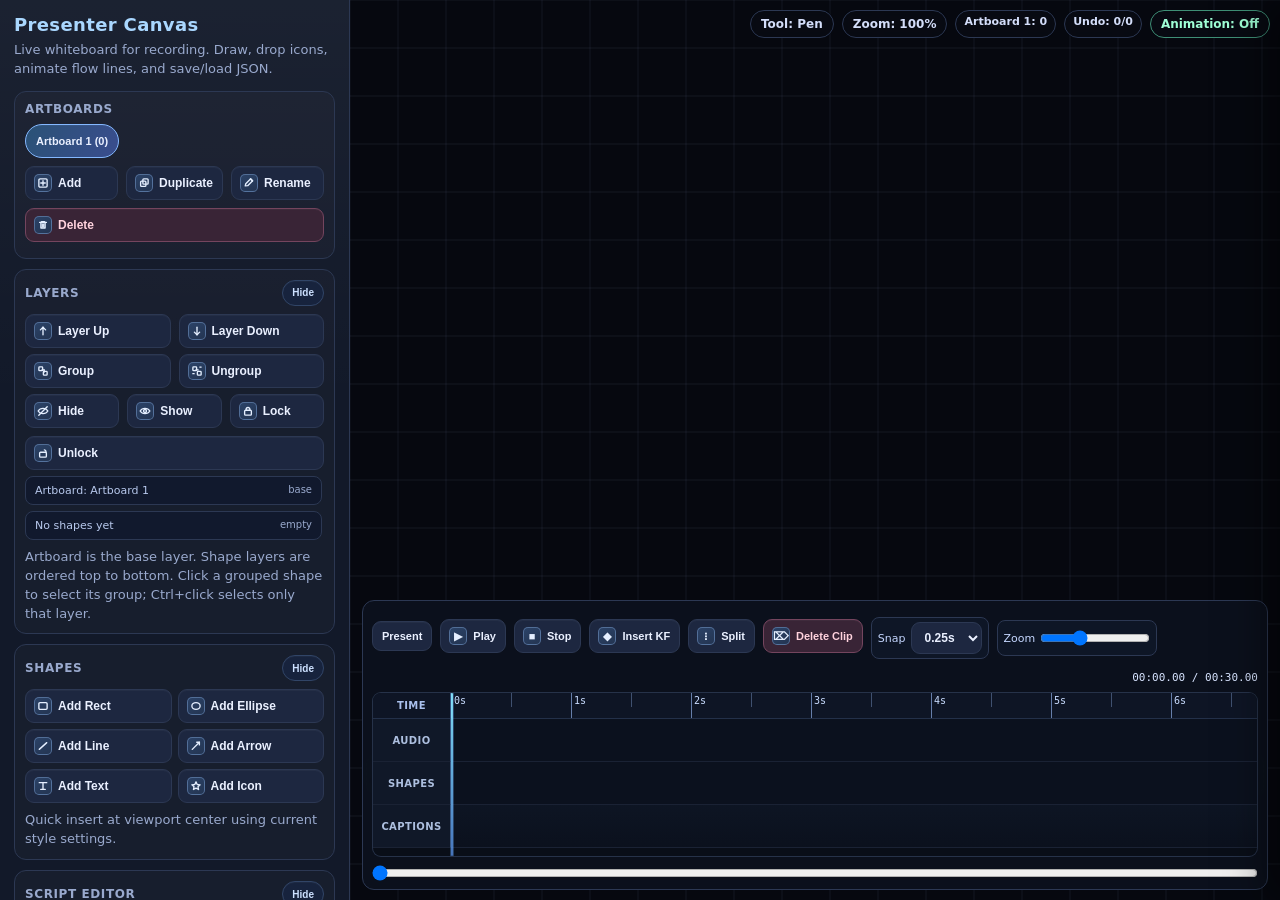
==== commit f1438093: "feat(presentation): improve presenter canvas caption workflow Changed: - Added presenter timeline mi" ====
--- a/presenter_canvas.html
+++ b/presenter_canvas.html
@@ -1399,6 +1399,13 @@
       transition: opacity 0.12s;
       white-space: pre-wrap;
     }
+    .live-transcript-overlay.draggable {
+      pointer-events: auto;
+      cursor: grab;
+    }
+    .live-transcript-overlay.draggable.dragging {
+      cursor: grabbing;
+    }
 
     .live-transcript-overlay.active {
       opacity: 1;
@@ -1470,7 +1477,12 @@
       animation: captionSlideIn 0.32s cubic-bezier(0.22, 1.4, 0.36, 1) forwards;
     }
     .live-transcript-overlay[data-caption-mode="slide_up"] .word.active {
-      color: var(--caption-highlight-bg, #7bffd6);
+      background: var(--caption-highlight-bg, #7bffd6);
+      color: var(--caption-highlight-color, #081a14);
+      font-family: var(--caption-highlight-font-family, inherit);
+      font-weight: var(--caption-highlight-font-weight, inherit);
+      border-radius: var(--caption-highlight-radius, 3px);
+      padding: var(--caption-highlight-pad-y, 0px) var(--caption-highlight-pad-x, 3px);
       transform: translateY(-0.03em);
     }
 
@@ -1871,6 +1883,7 @@
           </div>
           <div class="row">
             <button id="btnTimelineLoadAudio">Load Audio</button>
+            <button id="btnTimelineMicRecord">Record Mic</button>
             <button id="btnTimelineAddCaption">Add Caption At Time</button>
           </div>
           <input id="timelineScrub" class="timeline-scrub" type="range" min="0" max="1000" value="0">
@@ -1986,7 +1999,7 @@
               <input id="captionTextColor" type="color" value="#f7fbff">
               <label for="captionStrokeColor">Stroke</label>
               <input id="captionStrokeColor" type="color" value="#05070d">
-              <label for="captionHighlightColor">Highlight</label>
+              <label for="captionHighlightColor">HL BG</label>
               <input id="captionHighlightColor" type="color" value="#ffe05d">
               <label for="captionHighlightTextColor">HL Text</label>
               <input id="captionHighlightTextColor" type="color" value="#121315">
@@ -2399,7 +2412,7 @@
       <div class="laser-dot" id="laserDot"></div>
       <div class="format-guide" id="formatGuide"></div>
       <div class="caption-zone-indicator" id="captionZoneIndicator">
-        <span class="cz-label">Caption Zone</span>
+        <span class="cz-label">Caption Zone (drag)</span>
       </div>
       <video id="webcamFeed" style="display:none;position:absolute;pointer-events:none" aria-hidden="true" muted playsinline autoplay></video>
       <div class="live-transcript-overlay" id="liveTranscriptOverlay"></div>
